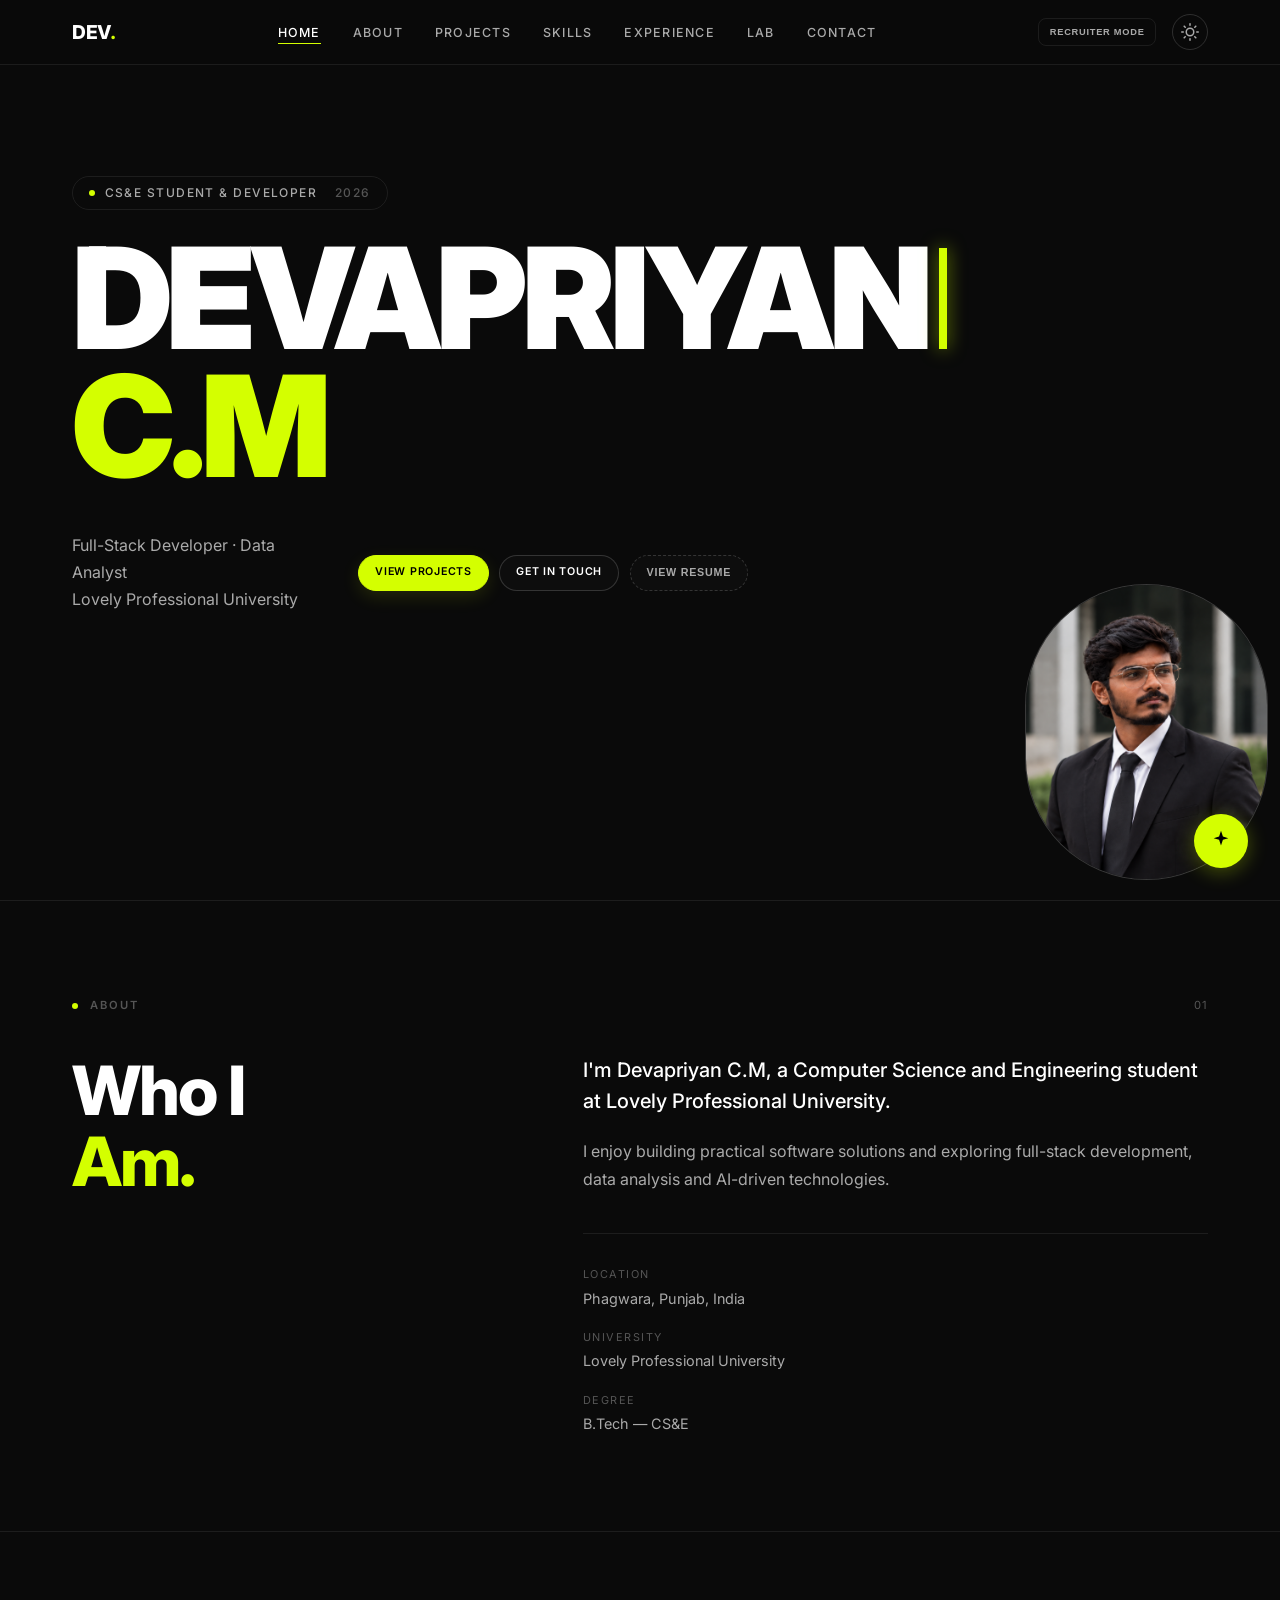
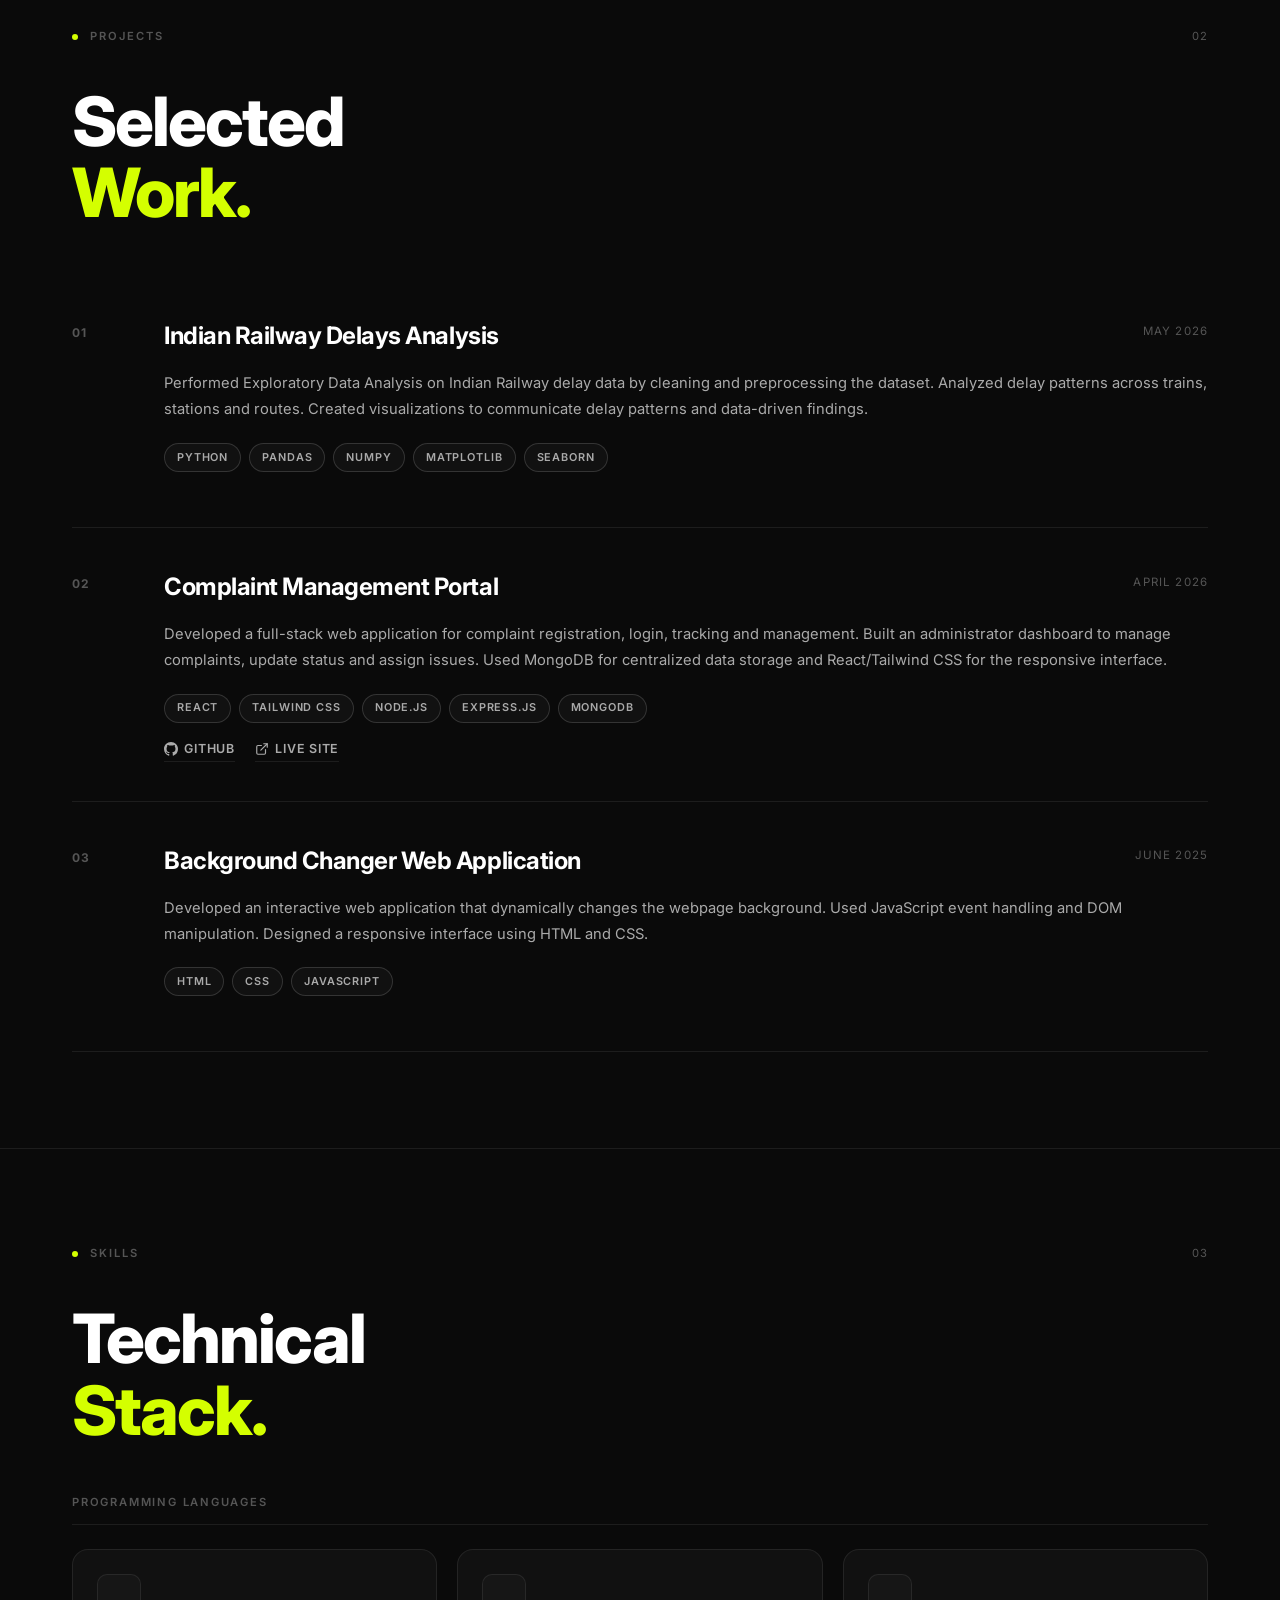
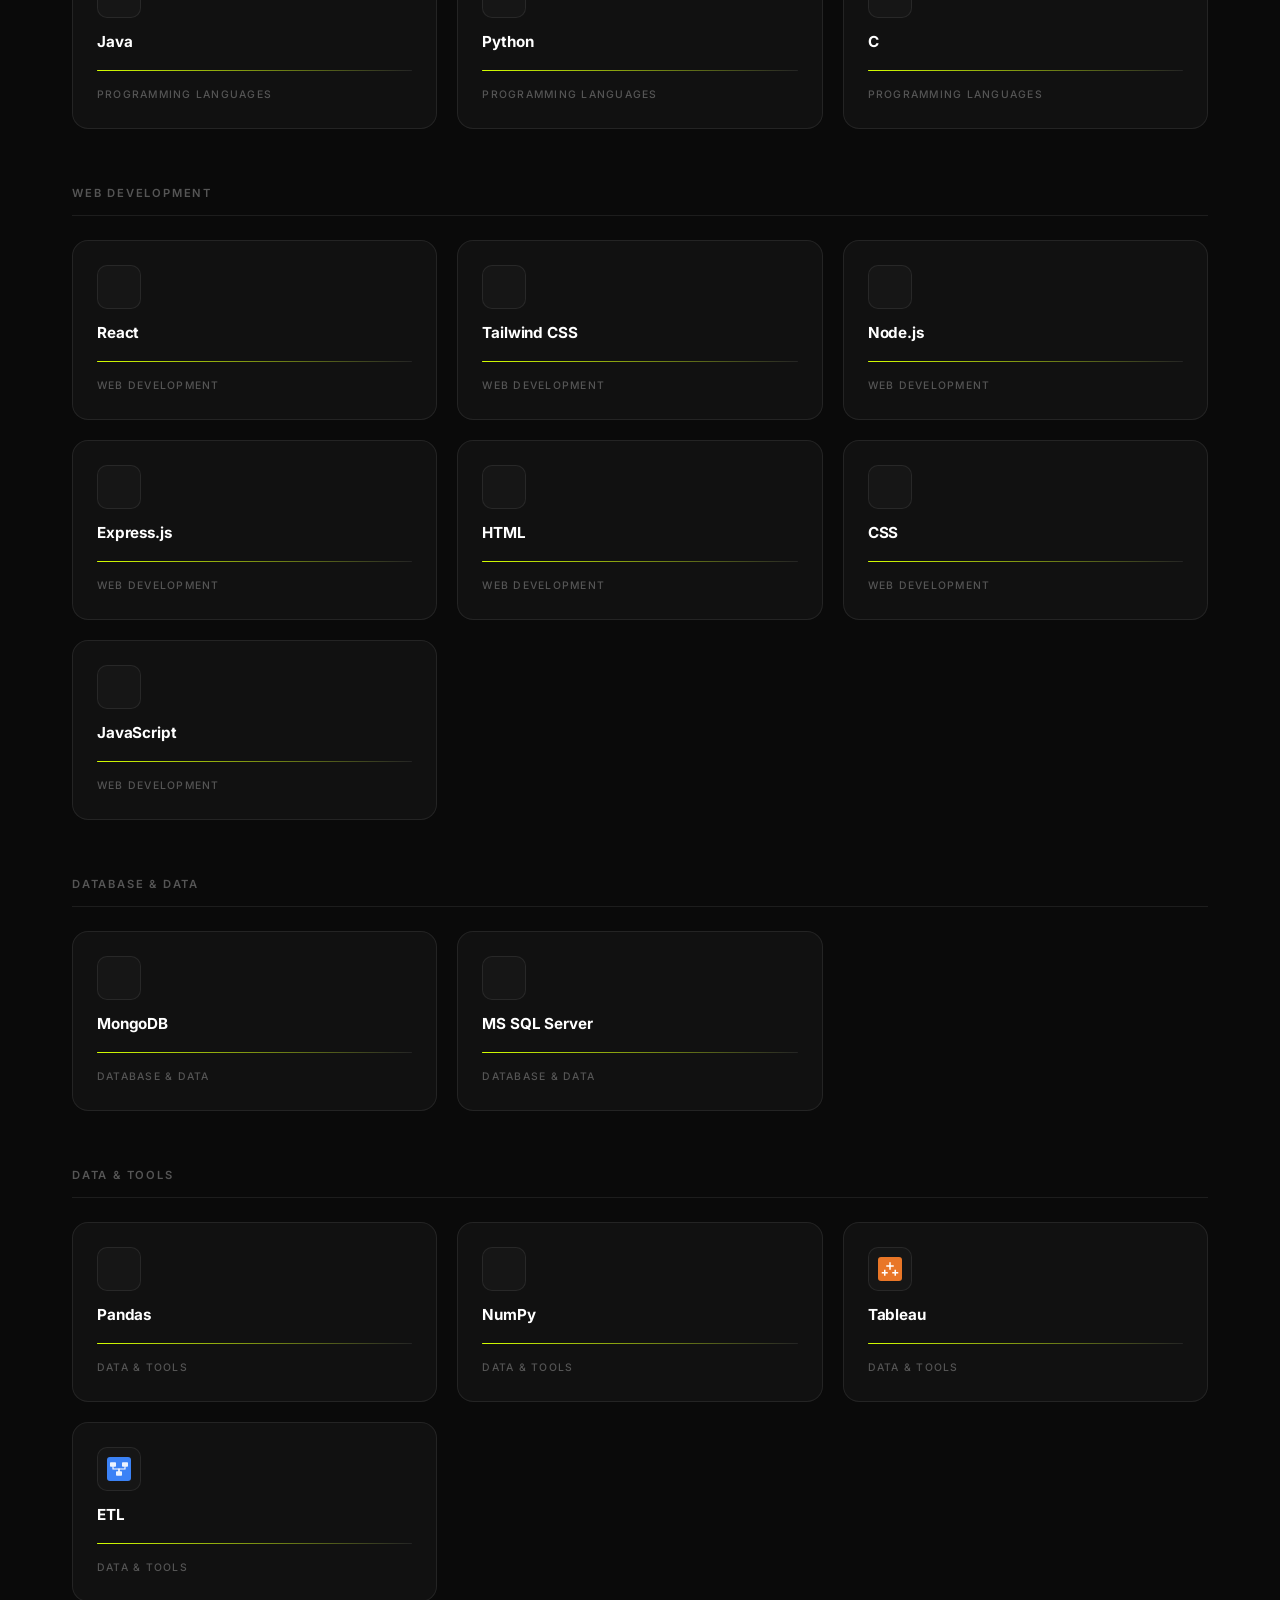
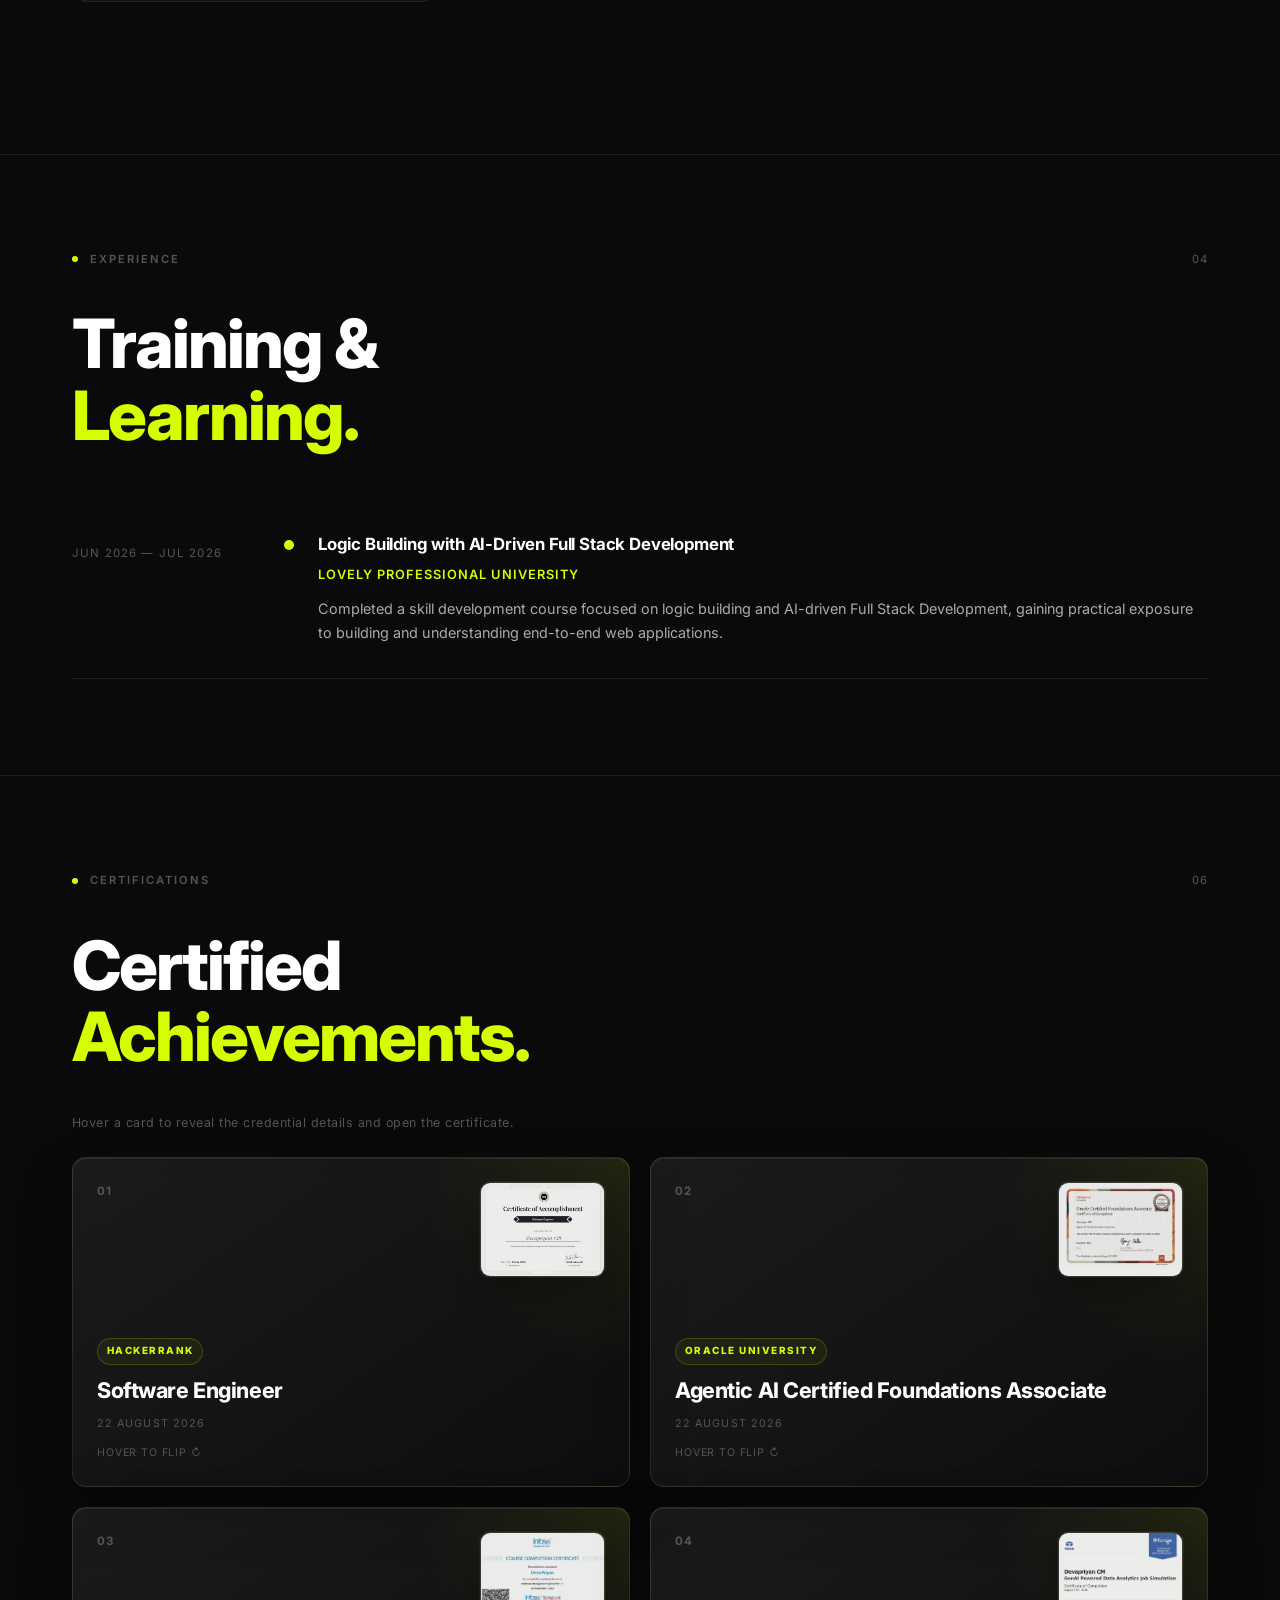
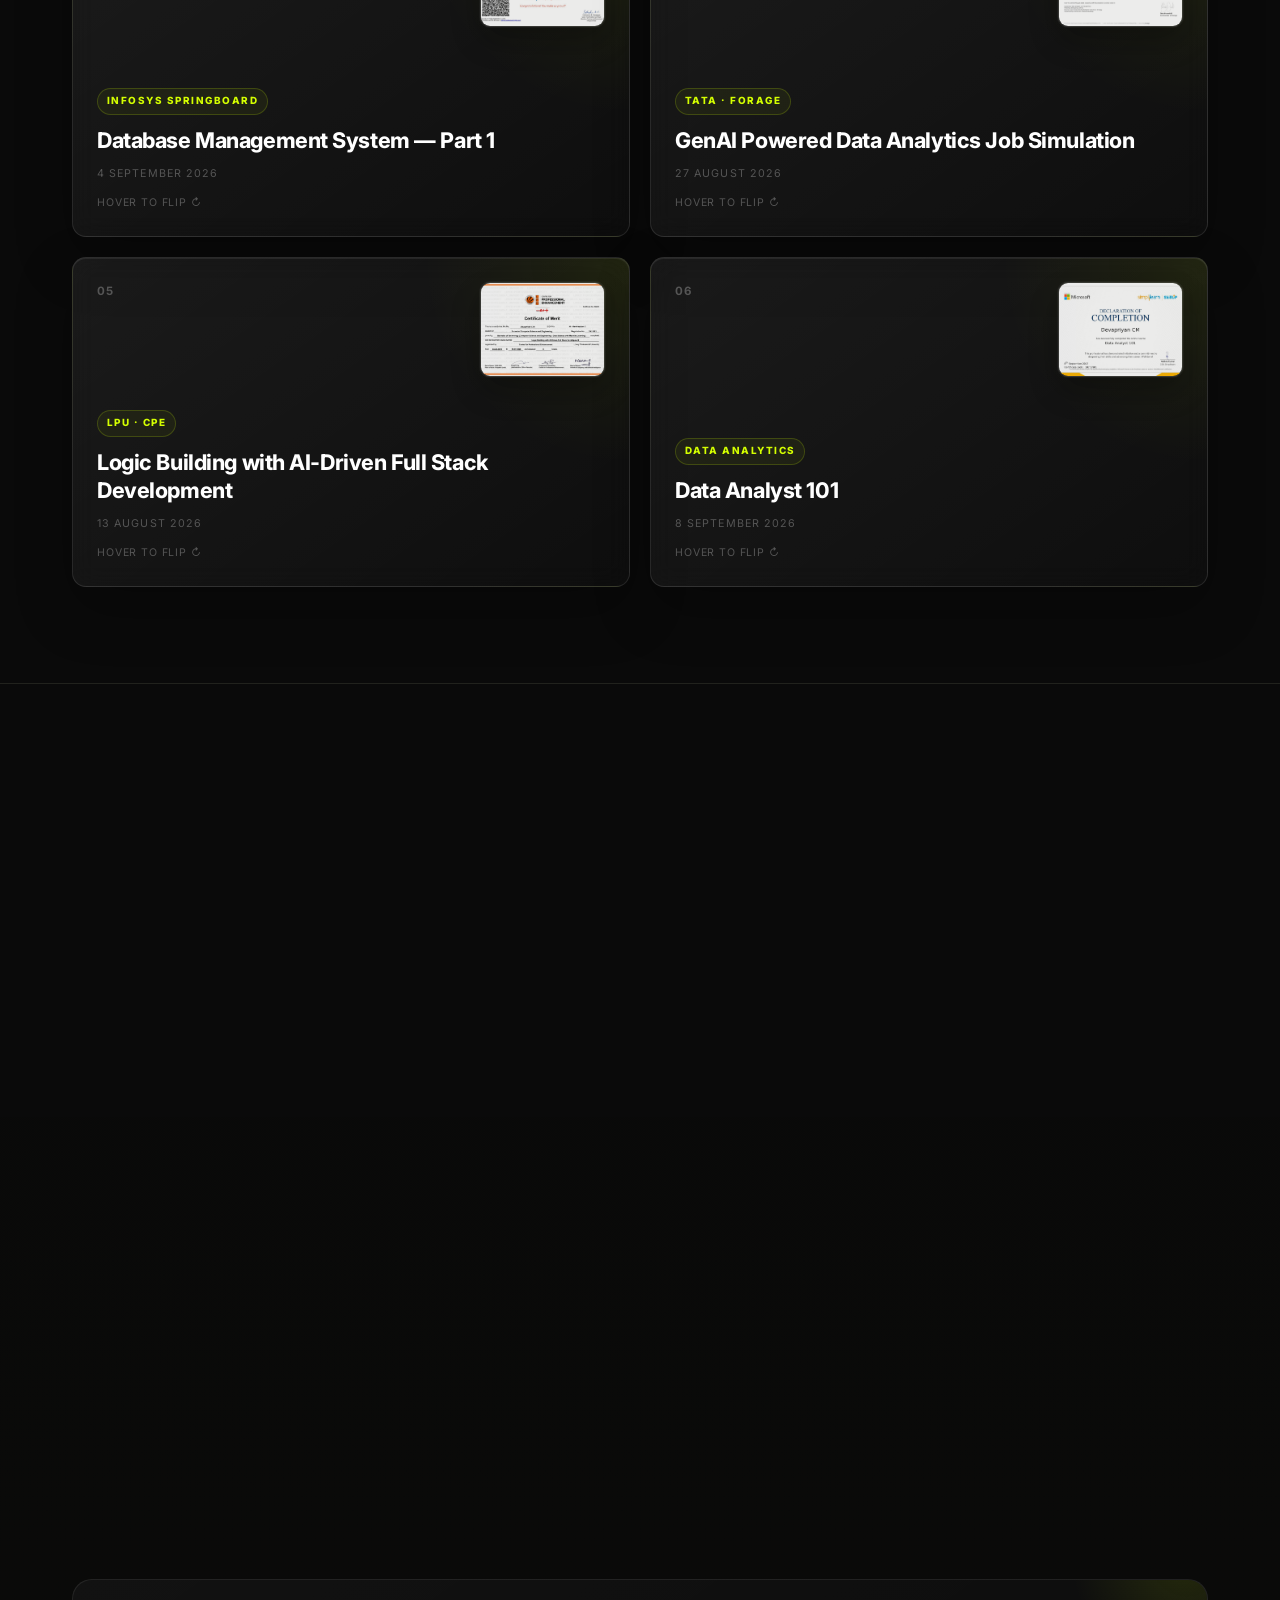
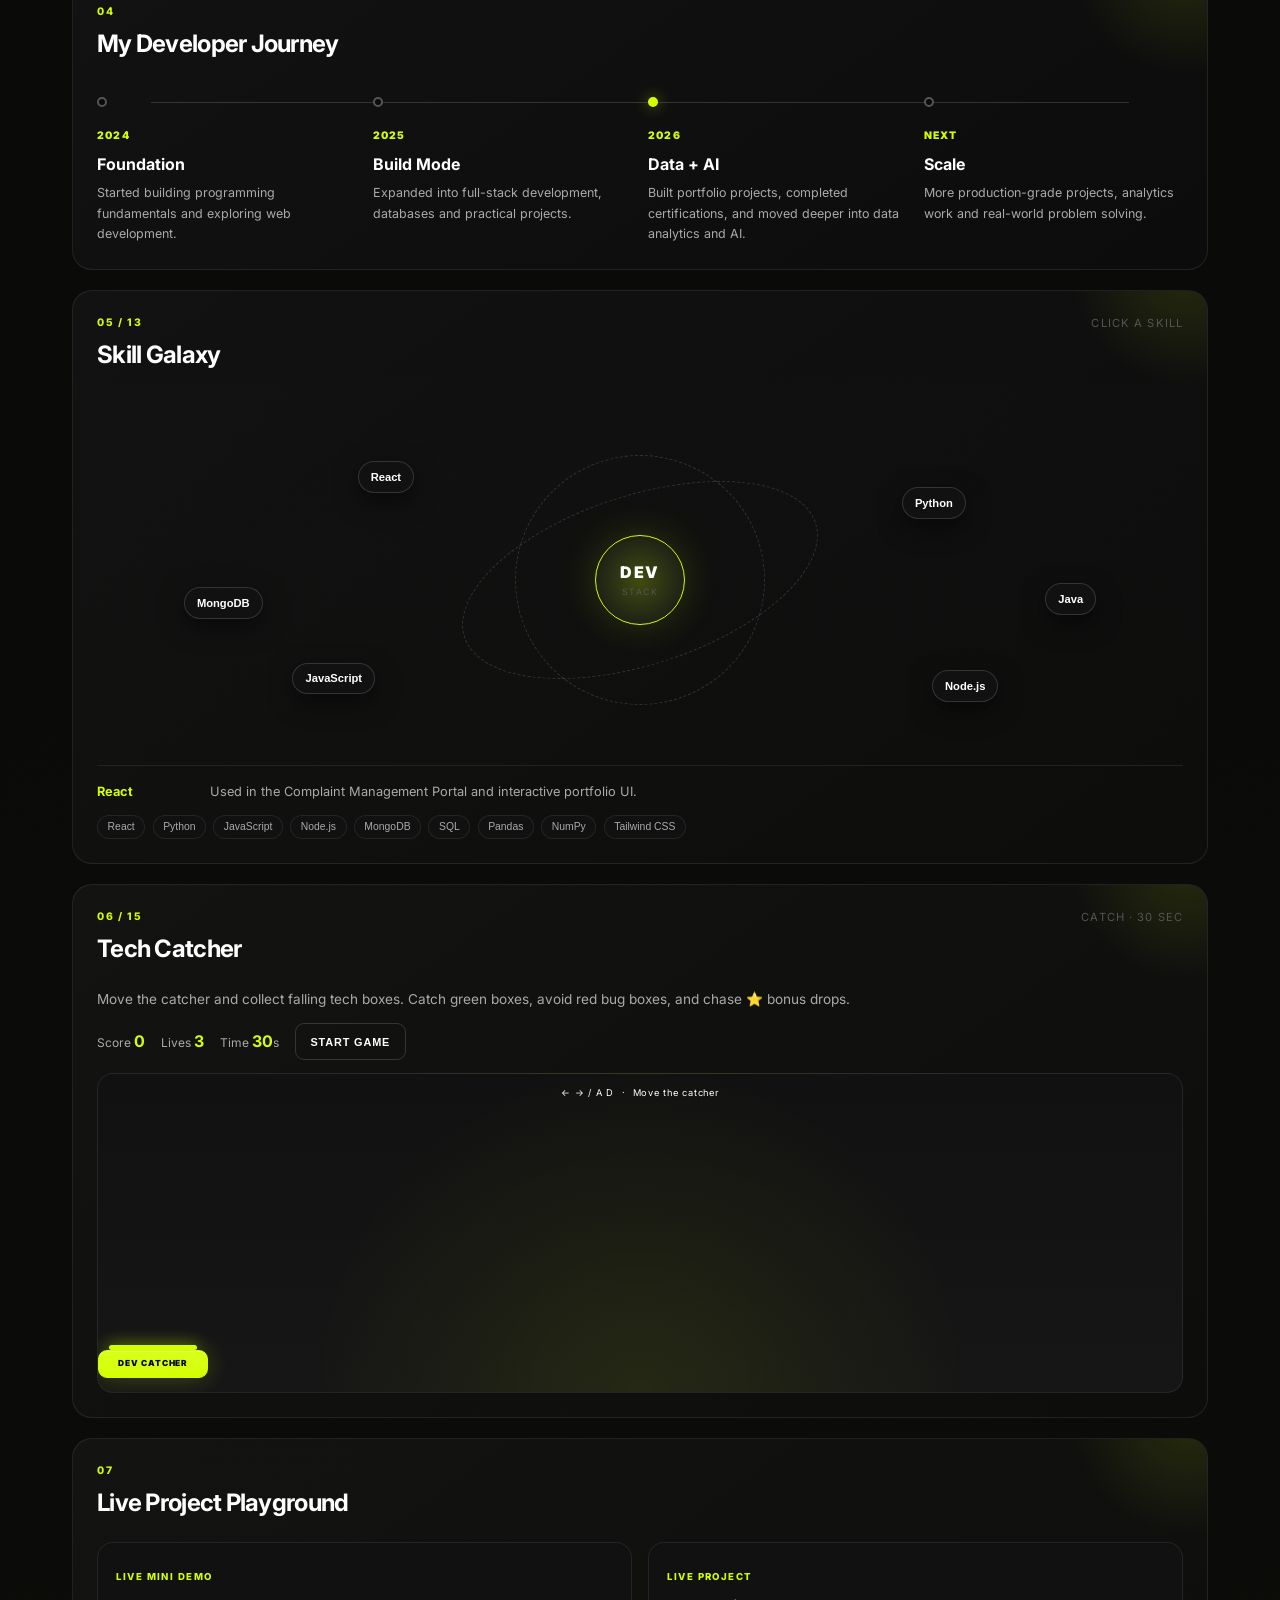
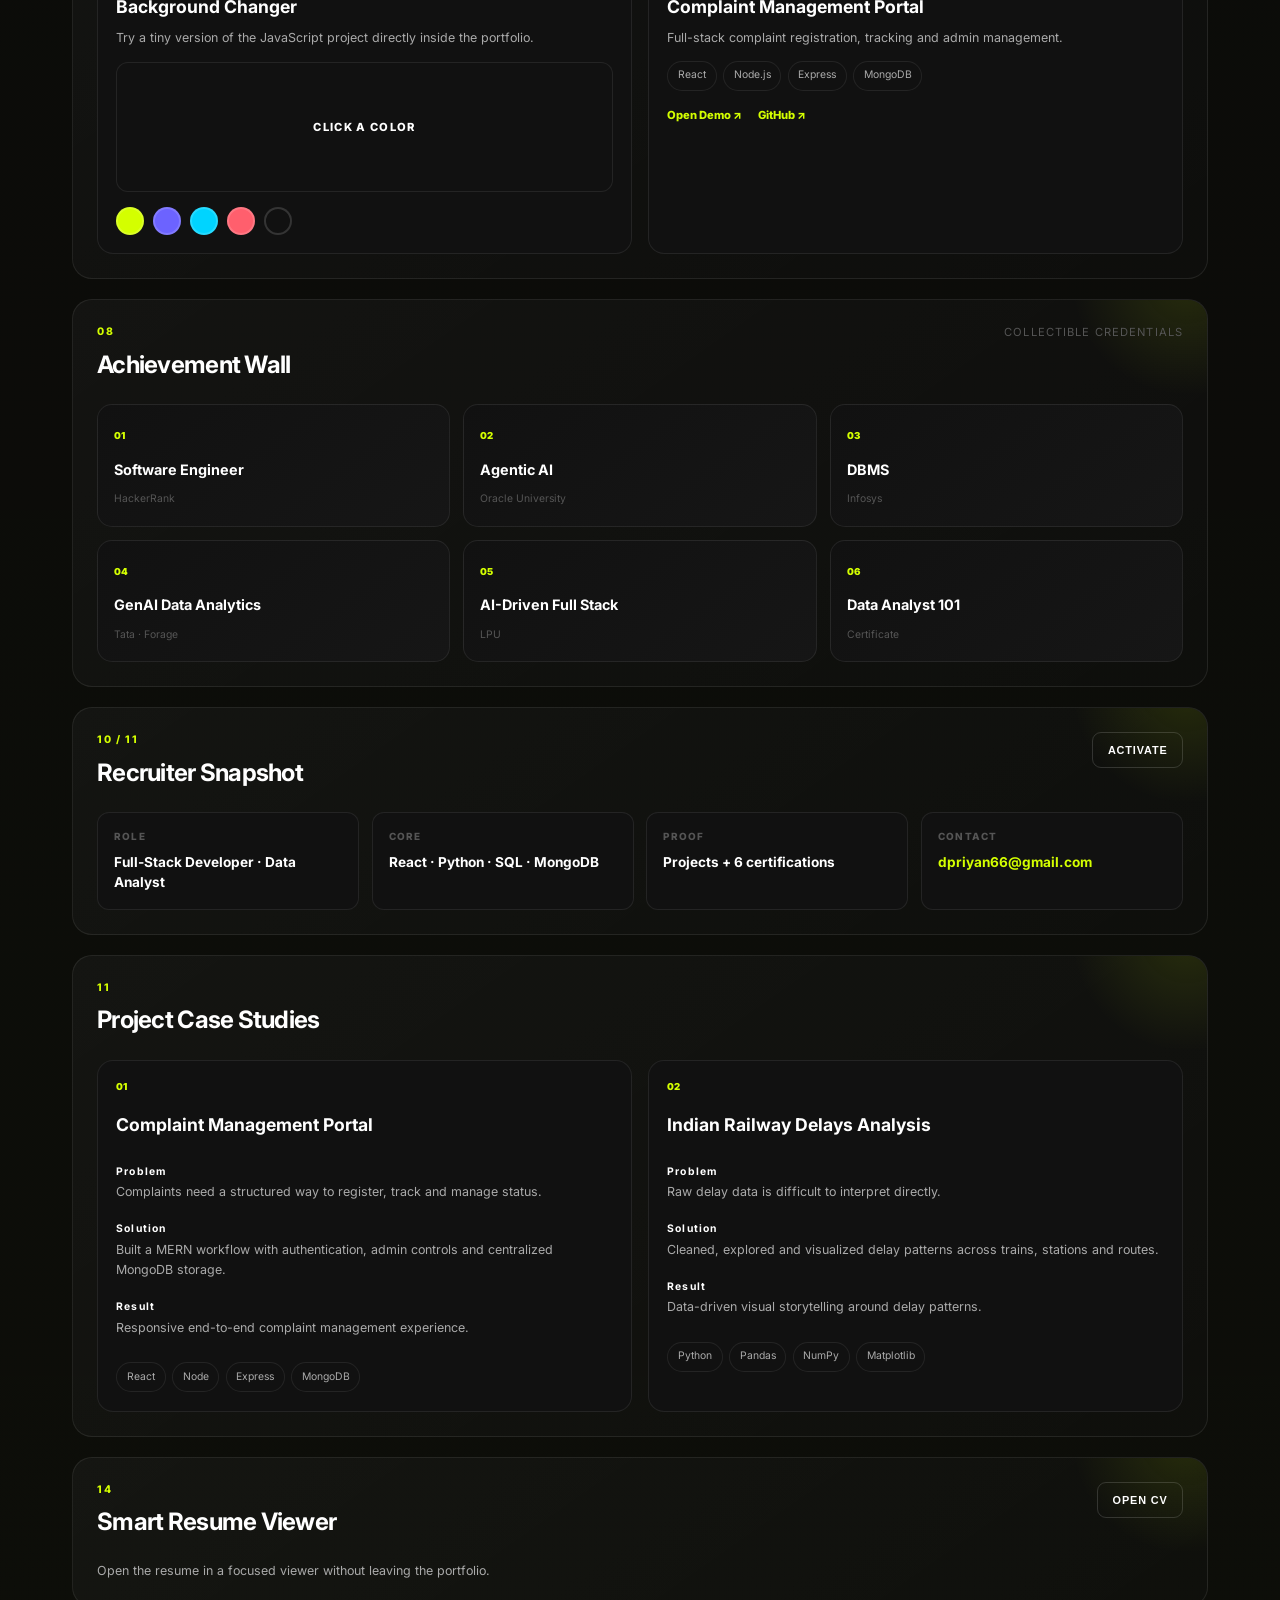
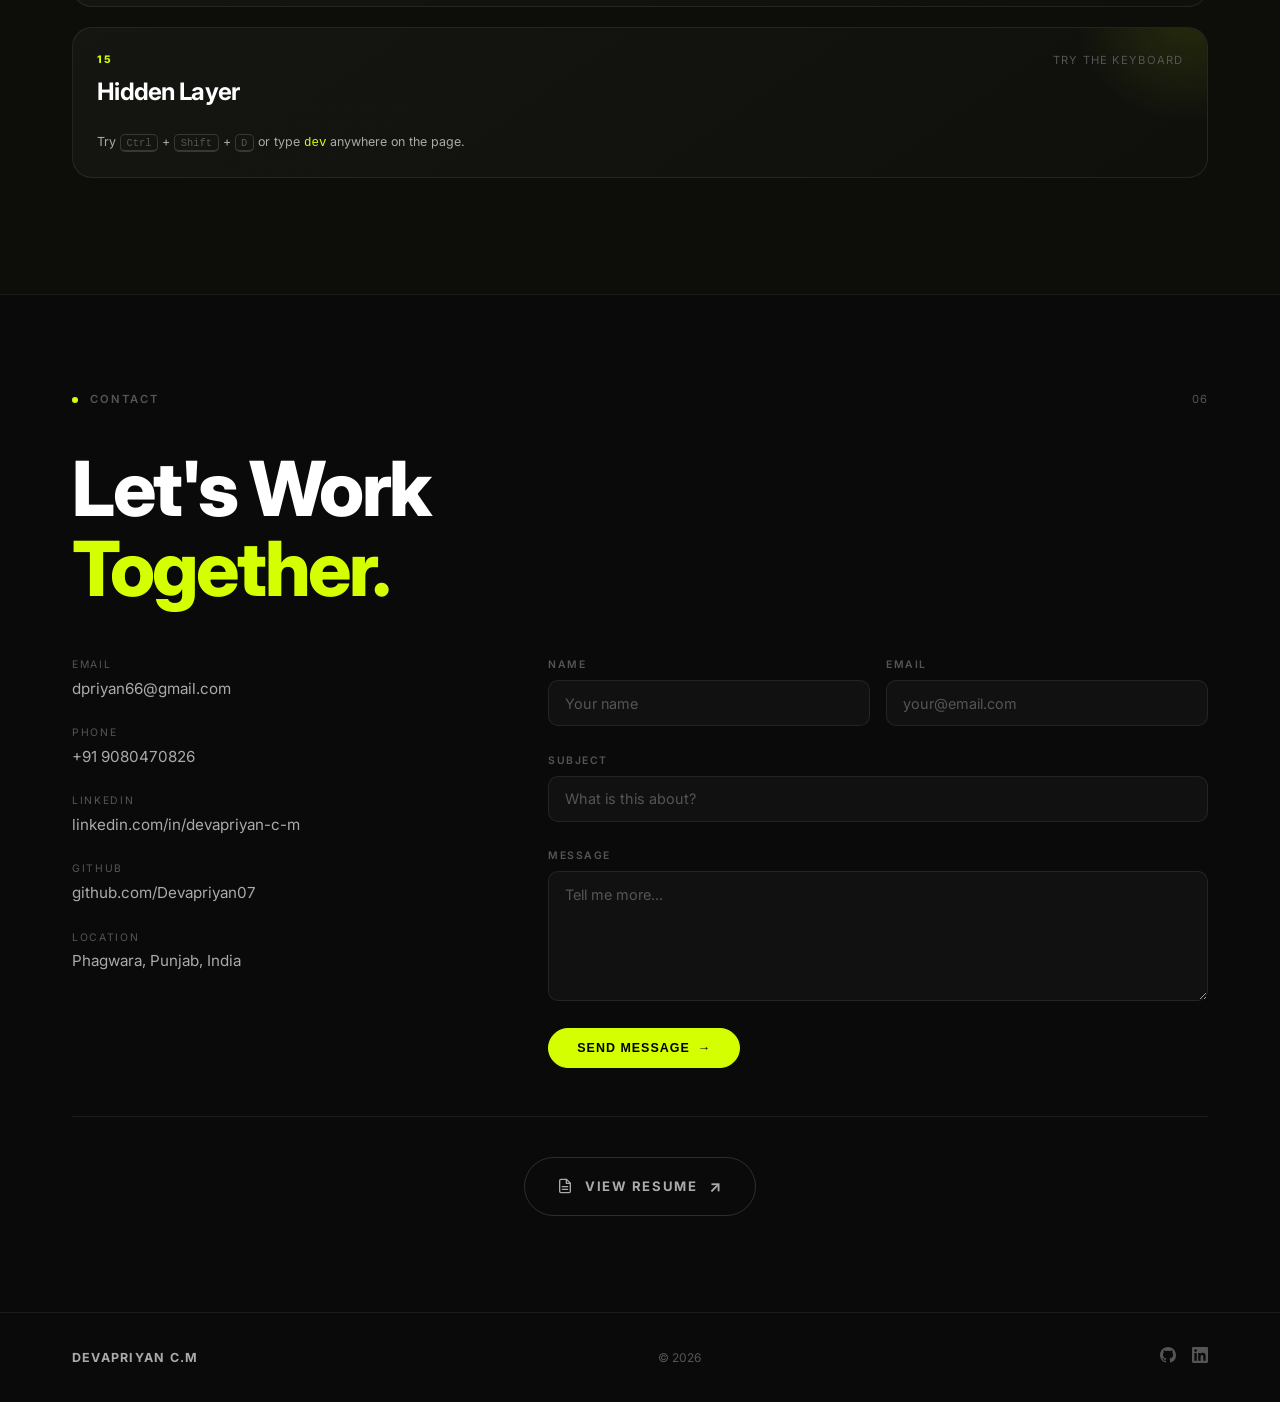
==== index.html @ 4bd3985c "Initial commit from latest portfolio zip" ====
<!DOCTYPE html>
<html lang="en" data-theme="dark">
<head>
  <meta charset="UTF-8" />
  <meta name="viewport" content="width=device-width, initial-scale=1.0" />
  <title>Devapriyan C.M — Portfolio</title>
  <meta name="description" content="Devapriyan C.M — Computer Science and Engineering student at Lovely Professional University." />
  <link rel="preconnect" href="https://fonts.googleapis.com" />
  <link rel="preconnect" href="https://fonts.gstatic.com" crossorigin />
  <link href="https://fonts.googleapis.com/css2?family=Inter:wght@300;400;500;600;700;800;900&display=swap" rel="stylesheet" />
  <link rel="stylesheet" href="https://cdn.jsdelivr.net/gh/devicons/devicon@v2.15.1/devicon.min.css" />
  <link rel="stylesheet" href="style.css" />
</head>
<body>

  <!-- NAVIGATION -->
  <nav id="nav" class="nav">
    <div class="nav-inner">
      <a href="#home" class="nav-logo">DEV<span class="accent">.</span></a>
      <ul class="nav-links" id="nav-links">
        <li><a href="#home" class="nav-link" data-section="home">Home</a></li>
        <li><a href="#about" class="nav-link" data-section="about">About</a></li>
        <li><a href="#projects" class="nav-link" data-section="projects">Projects</a></li>
        <li><a href="#skills" class="nav-link" data-section="skills">Skills</a></li>
        <li><a href="#experience" class="nav-link" data-section="experience">Experience</a></li>
        <li><a href="#lab" class="nav-link" data-section="lab">Lab</a></li>
        <li><a href="#contact" class="nav-link" data-section="contact">Contact</a></li>
      </ul>
      <div class="nav-controls">
        <button class="recruiter-toggle" id="recruiter-toggle" aria-label="Toggle recruiter mode">RECRUITER MODE</button>
        <button class="theme-toggle" id="theme-toggle" aria-label="Toggle theme">
          <svg class="icon-sun" width="18" height="18" viewBox="0 0 24 24" fill="none" stroke="currentColor" stroke-width="2" stroke-linecap="round" stroke-linejoin="round"><circle cx="12" cy="12" r="5"/><line x1="12" y1="1" x2="12" y2="3"/><line x1="12" y1="21" x2="12" y2="23"/><line x1="4.22" y1="4.22" x2="5.64" y2="5.64"/><line x1="18.36" y1="18.36" x2="19.78" y2="19.78"/><line x1="1" y1="12" x2="3" y2="12"/><line x1="21" y1="12" x2="23" y2="12"/><line x1="4.22" y1="19.78" x2="5.64" y2="18.36"/><line x1="18.36" y1="5.64" x2="19.78" y2="4.22"/></svg>
          <svg class="icon-moon" width="18" height="18" viewBox="0 0 24 24" fill="none" stroke="currentColor" stroke-width="2" stroke-linecap="round" stroke-linejoin="round" style="display:none"><path d="M21 12.79A9 9 0 1 1 11.21 3 7 7 0 0 0 21 12.79z"/></svg>
        </button>
        <button class="nav-hamburger" id="nav-hamburger" aria-label="Menu"><span></span><span></span><span></span></button>
      </div>
    </div>
    <div class="nav-mobile-overlay" id="nav-mobile-overlay">
      <button class="nav-mobile-close" id="nav-mobile-close">&#10005;</button>
      <ul class="nav-mobile-links">
        <li><a href="#home" class="nav-mobile-link">Home</a></li>
        <li><a href="#about" class="nav-mobile-link">About</a></li>
        <li><a href="#projects" class="nav-mobile-link">Projects</a></li>
        <li><a href="#skills" class="nav-mobile-link">Skills</a></li>
        <li><a href="#experience" class="nav-mobile-link">Experience</a></li>
        <li><a href="#lab" class="nav-mobile-link">Lab</a></li>
        <li><a href="#contact" class="nav-mobile-link">Contact</a></li>
      </ul>
    </div>
  </nav>

  <!-- HERO -->
  <section id="home" class="hero">
    <div class="hero-inner">
      <div class="hero-top-row">
        <div class="hero-label reveal-load" style="--d:0.1s">
          <span class="hero-label-dot"></span>
          <span>CS&amp;E Student &amp; Developer</span>
          <span class="hero-label-year">2026</span>
        </div>
      </div>
      <div class="hero-name-block">
        <div class="hero-name-row reveal-load" style="--d:0.2s">
          <h1 class="hero-name js-parallax-slow name-reveal" aria-label="Devapriyan"><span class="name-reveal-text">DEVAPRIYAN</span><span class="name-cursor" aria-hidden="true"></span></h1>
        </div>
        <div class="hero-name-row hero-name-row-2 reveal-load" style="--d:0.35s">
          <h1 class="hero-name hero-name-accent js-parallax-slow name-reveal name-reveal-second" aria-label="C.M"><span class="name-reveal-text">C.M</span></h1>
        </div>
      </div>
      <div class="hero-portrait-wrap reveal-load js-parallax-fast" style="--d:0.45s">
        <div class="hero-portrait-frame">
          <img src="assets/photo.png" alt="Devapriyan C.M" class="hero-portrait-img" onerror="this.parentElement.classList.add('no-photo')" />
          <div class="hero-portrait-fallback">
            <span>PHOTO<br/>COMING<br/>SOON</span>
          </div>
        </div>
      </div>
      <div class="hero-bottom reveal-load" style="--d:0.55s">
        <p class="hero-desc">Full-Stack Developer &middot; Data Analyst<br/>Lovely Professional University</p>
        <div class="hero-cta-row">
          <a href="#projects" class="btn btn-primary">View Projects</a>
          <a href="#contact" class="btn btn-outline">Get in Touch</a>
          <button class="btn btn-ghost" id="open-resume">View Resume</button>
        </div>
      </div>
      <div class="hero-scroll reveal-load" style="--d:0.8s">
        <div class="hero-scroll-line"></div>
        <span class="hero-scroll-text">SCROLL</span>
      </div>
    </div>
  </section>

  <!-- ABOUT -->
  <section id="about" class="section about-section">
    <div class="section-inner">
      <div class="section-label scroll-reveal" data-delay="0">
        <span class="label-dot"></span><span class="label-text">ABOUT</span><span class="label-num">01</span>
      </div>
      <div class="about-grid">
        <div class="about-left scroll-reveal" data-delay="0.1">
          <h2 class="section-heading">Who I<br/><span class="accent">Am.</span></h2>
        </div>
        <div class="about-right scroll-reveal" data-delay="0.2">
          <p class="about-main">I'm Devapriyan C.M, a Computer Science and Engineering student at Lovely Professional University.</p>
          <p class="about-desc">I enjoy building practical software solutions and exploring full-stack development, data analysis and AI-driven technologies.</p>
          <div class="about-meta">
            <div class="about-meta-item"><span class="about-meta-label">LOCATION</span><span class="about-meta-val">Phagwara, Punjab, India</span></div>
            <div class="about-meta-item"><span class="about-meta-label">UNIVERSITY</span><span class="about-meta-val">Lovely Professional University</span></div>
            <div class="about-meta-item"><span class="about-meta-label">DEGREE</span><span class="about-meta-val">B.Tech — CS&amp;E</span></div>
          </div>
        </div>
      </div>
    </div>
  </section>

  <!-- PROJECTS -->
  <section id="projects" class="section projects-section">
    <div class="section-inner">
      <div class="section-label scroll-reveal" data-delay="0">
        <span class="label-dot"></span><span class="label-text">PROJECTS</span><span class="label-num">02</span>
      </div>
      <h2 class="section-heading scroll-reveal" data-delay="0.1">Selected<br/><span class="accent">Work.</span></h2>
      <div class="projects-list">

        <article class="project-item scroll-reveal" data-delay="0.15">
          <div class="project-num">01</div>
          <div class="project-body">
            <div class="project-head">
              <h3 class="project-title">Indian Railway Delays Analysis</h3>
              <span class="project-date">May 2026</span>
            </div>
            <p class="project-desc">Performed Exploratory Data Analysis on Indian Railway delay data by cleaning and preprocessing the dataset. Analyzed delay patterns across trains, stations and routes. Created visualizations to communicate delay patterns and data-driven findings.</p>
            <div class="project-tags"><span class="tag">Python</span><span class="tag">Pandas</span><span class="tag">NumPy</span><span class="tag">Matplotlib</span><span class="tag">Seaborn</span></div>
          </div>
          <div class="project-divider"></div>
        </article>

        <article class="project-item scroll-reveal" data-delay="0.25">
          <div class="project-num">02</div>
          <div class="project-body">
            <div class="project-head">
              <h3 class="project-title">Complaint Management Portal</h3>
              <span class="project-date">April 2026</span>
            </div>
            <p class="project-desc">Developed a full-stack web application for complaint registration, login, tracking and management. Built an administrator dashboard to manage complaints, update status and assign issues. Used MongoDB for centralized data storage and React/Tailwind CSS for the responsive interface.</p>
            <div class="project-tags"><span class="tag">React</span><span class="tag">Tailwind CSS</span><span class="tag">Node.js</span><span class="tag">Express.js</span><span class="tag">MongoDB</span></div>
            <div class="project-links">
              <a href="https://github.com/PANJA-ABHISHEK/Complaint-Management-Portal" target="_blank" rel="noopener" class="project-link">
                <svg width="14" height="14" viewBox="0 0 24 24" fill="currentColor"><path d="M12 0C5.37 0 0 5.37 0 12c0 5.31 3.435 9.795 8.205 11.385.6.105.825-.255.825-.57 0-.285-.015-1.23-.015-2.235-3.015.555-3.795-.735-4.035-1.41-.135-.345-.72-1.41-1.23-1.695-.42-.225-1.02-.78-.015-.795.945-.015 1.62.87 1.845 1.23 1.08 1.815 2.805 1.305 3.495.99.105-.78.42-1.305.765-1.605-2.67-.3-5.46-1.335-5.46-5.925 0-1.305.465-2.385 1.23-3.225-.12-.3-.54-1.53.12-3.18 0 0 1.005-.315 3.3 1.23.96-.27 1.98-.405 3-.405s2.04.135 3 .405c2.295-1.56 3.3-1.23 3.3-1.23.66 1.65.24 2.88.12 3.18.765.84 1.23 1.905 1.23 3.225 0 4.605-2.805 5.625-5.475 5.925.435.375.81 1.095.81 2.22 0 1.605-.015 2.895-.015 3.3 0 .315.225.69.825.57A12.02 12.02 0 0 0 24 12c0-6.63-5.37-12-12-12z"/></svg>
                GitHub
              </a>
              <a href="https://complaint-management-portal-mauve.vercel.app/" target="_blank" rel="noopener" class="project-link">
                <svg width="14" height="14" viewBox="0 0 24 24" fill="none" stroke="currentColor" stroke-width="2" stroke-linecap="round" stroke-linejoin="round"><path d="M18 13v6a2 2 0 0 1-2 2H5a2 2 0 0 1-2-2V8a2 2 0 0 1 2-2h6"/><polyline points="15 3 21 3 21 9"/><line x1="10" y1="14" x2="21" y2="3"/></svg>
                Live Site
              </a>
            </div>
          </div>
          <div class="project-divider"></div>
        </article>

        <article class="project-item scroll-reveal" data-delay="0.35">
          <div class="project-num">03</div>
          <div class="project-body">
            <div class="project-head">
              <h3 class="project-title">Background Changer Web Application</h3>
              <span class="project-date">June 2025</span>
            </div>
            <p class="project-desc">Developed an interactive web application that dynamically changes the webpage background. Used JavaScript event handling and DOM manipulation. Designed a responsive interface using HTML and CSS.</p>
            <div class="project-tags"><span class="tag">HTML</span><span class="tag">CSS</span><span class="tag">JavaScript</span></div>
          </div>
          <div class="project-divider"></div>
        </article>

      </div>
    </div>
  </section>

  <!-- SKILLS -->
  <section id="skills" class="section skills-section">
    <div class="section-inner">
      <div class="section-label scroll-reveal" data-delay="0">
        <span class="label-dot"></span><span class="label-text">SKILLS</span><span class="label-num">03</span>
      </div>
      <h2 class="section-heading scroll-reveal" data-delay="0.1">Technical<br/><span class="accent">Stack.</span></h2>

      <div class="skills-block scroll-reveal" data-delay="0.12">
        <h3 class="skills-cat-label">Programming Languages</h3>
        <div class="skills-grid">
          <div class="skill-card scroll-reveal" data-delay="0.15"><div class="skill-icon-wrap"><i class="devicon-java-plain colored"></i></div><h4 class="skill-name">Java</h4><div class="skill-line"><div class="skill-line-inner"></div></div><span class="skill-cat">Programming Languages</span></div>
          <div class="skill-card scroll-reveal" data-delay="0.2"><div class="skill-icon-wrap"><i class="devicon-python-plain colored"></i></div><h4 class="skill-name">Python</h4><div class="skill-line"><div class="skill-line-inner"></div></div><span class="skill-cat">Programming Languages</span></div>
          <div class="skill-card scroll-reveal" data-delay="0.25"><div class="skill-icon-wrap"><i class="devicon-c-plain colored"></i></div><h4 class="skill-name">C</h4><div class="skill-line"><div class="skill-line-inner"></div></div><span class="skill-cat">Programming Languages</span></div>
        </div>
      </div>

      <div class="skills-block scroll-reveal" data-delay="0.12">
        <h3 class="skills-cat-label">Web Development</h3>
        <div class="skills-grid">
          <div class="skill-card scroll-reveal" data-delay="0.15"><div class="skill-icon-wrap"><i class="devicon-react-original colored"></i></div><h4 class="skill-name">React</h4><div class="skill-line"><div class="skill-line-inner"></div></div><span class="skill-cat">Web Development</span></div>
          <div class="skill-card scroll-reveal" data-delay="0.18"><div class="skill-icon-wrap"><i class="devicon-tailwindcss-plain colored"></i></div><h4 class="skill-name">Tailwind CSS</h4><div class="skill-line"><div class="skill-line-inner"></div></div><span class="skill-cat">Web Development</span></div>
          <div class="skill-card scroll-reveal" data-delay="0.21"><div class="skill-icon-wrap"><i class="devicon-nodejs-plain colored"></i></div><h4 class="skill-name">Node.js</h4><div class="skill-line"><div class="skill-line-inner"></div></div><span class="skill-cat">Web Development</span></div>
          <div class="skill-card scroll-reveal" data-delay="0.24"><div class="skill-icon-wrap"><i class="devicon-express-original skill-icon-mono"></i></div><h4 class="skill-name">Express.js</h4><div class="skill-line"><div class="skill-line-inner"></div></div><span class="skill-cat">Web Development</span></div>
          <div class="skill-card scroll-reveal" data-delay="0.27"><div class="skill-icon-wrap"><i class="devicon-html5-plain colored"></i></div><h4 class="skill-name">HTML</h4><div class="skill-line"><div class="skill-line-inner"></div></div><span class="skill-cat">Web Development</span></div>
          <div class="skill-card scroll-reveal" data-delay="0.30"><div class="skill-icon-wrap"><i class="devicon-css3-plain colored"></i></div><h4 class="skill-name">CSS</h4><div class="skill-line"><div class="skill-line-inner"></div></div><span class="skill-cat">Web Development</span></div>
          <div class="skill-card scroll-reveal" data-delay="0.33"><div class="skill-icon-wrap"><i class="devicon-javascript-plain colored"></i></div><h4 class="skill-name">JavaScript</h4><div class="skill-line"><div class="skill-line-inner"></div></div><span class="skill-cat">Web Development</span></div>
        </div>
      </div>

      <div class="skills-block scroll-reveal" data-delay="0.12">
        <h3 class="skills-cat-label">Database &amp; Data</h3>
        <div class="skills-grid">
          <div class="skill-card scroll-reveal" data-delay="0.15"><div class="skill-icon-wrap"><i class="devicon-mongodb-plain colored"></i></div><h4 class="skill-name">MongoDB</h4><div class="skill-line"><div class="skill-line-inner"></div></div><span class="skill-cat">Database &amp; Data</span></div>
          <div class="skill-card scroll-reveal" data-delay="0.2"><div class="skill-icon-wrap"><i class="devicon-microsoftsqlserver-plain colored"></i></div><h4 class="skill-name">MS SQL Server</h4><div class="skill-line"><div class="skill-line-inner"></div></div><span class="skill-cat">Database &amp; Data</span></div>
        </div>
      </div>

      <div class="skills-block scroll-reveal" data-delay="0.12">
        <h3 class="skills-cat-label">Data &amp; Tools</h3>
        <div class="skills-grid">
          <div class="skill-card scroll-reveal" data-delay="0.15"><div class="skill-icon-wrap"><i class="devicon-pandas-original colored"></i></div><h4 class="skill-name">Pandas</h4><div class="skill-line"><div class="skill-line-inner"></div></div><span class="skill-cat">Data &amp; Tools</span></div>
          <div class="skill-card scroll-reveal" data-delay="0.2"><div class="skill-icon-wrap"><i class="devicon-numpy-original colored"></i></div><h4 class="skill-name">NumPy</h4><div class="skill-line"><div class="skill-line-inner"></div></div><span class="skill-cat">Data &amp; Tools</span></div>
          <div class="skill-card scroll-reveal" data-delay="0.25">
            <div class="skill-icon-wrap">
              <svg width="28" height="28" viewBox="0 0 32 32" fill="none"><rect width="32" height="32" rx="4" fill="#E97627"/><path d="M15 7h2v4h4v2h-4v4h-2v-4h-4v-2h4V7z" fill="white"/><path d="M8 17h2v3h3v2H10v3H8v-3H5v-2h3v-3z" fill="white"/><path d="M22 17h2v3h3v2h-3v3h-2v-3h-3v-2h3v-3z" fill="white"/></svg>
            </div>
            <h4 class="skill-name">Tableau</h4><div class="skill-line"><div class="skill-line-inner"></div></div><span class="skill-cat">Data &amp; Tools</span>
          </div>
          <div class="skill-card scroll-reveal" data-delay="0.3">
            <div class="skill-icon-wrap">
              <svg width="28" height="28" viewBox="0 0 32 32" fill="none"><rect width="32" height="32" rx="4" fill="#3b82f6"/><rect x="4" y="7" width="8" height="6" rx="1" fill="white" opacity="0.9"/><rect x="20" y="7" width="8" height="6" rx="1" fill="white" opacity="0.9"/><rect x="12" y="19" width="8" height="6" rx="1" fill="white" opacity="0.9"/><path d="M8 13v3h8v3" stroke="white" stroke-width="1.5" stroke-linecap="round"/><path d="M24 13v3h-8v3" stroke="white" stroke-width="1.5" stroke-linecap="round"/></svg>
            </div>
            <h4 class="skill-name">ETL</h4><div class="skill-line"><div class="skill-line-inner"></div></div><span class="skill-cat">Data &amp; Tools</span>
          </div>
        </div>
      </div>
    </div>
  </section>

  <!-- EXPERIENCE -->
  <section id="experience" class="section experience-section">
    <div class="section-inner">
      <div class="section-label scroll-reveal" data-delay="0">
        <span class="label-dot"></span><span class="label-text">EXPERIENCE</span><span class="label-num">04</span>
      </div>
      <h2 class="section-heading scroll-reveal" data-delay="0.1">Training &amp;<br/><span class="accent">Learning.</span></h2>
      <div class="exp-list">
        <div class="exp-item scroll-reveal" data-delay="0.2">
          <div class="exp-left"><span class="exp-date">Jun 2026 — Jul 2026</span></div>
          <div class="exp-right">
            <div class="exp-dot"></div>
            <div class="exp-content">
              <h3 class="exp-title">Logic Building with AI-Driven Full Stack Development</h3>
              <span class="exp-org">Lovely Professional University</span>
              <p class="exp-desc">Completed a skill development course focused on logic building and AI-driven Full Stack Development, gaining practical exposure to building and understanding end-to-end web applications.</p>
            </div>
          </div>
        </div>
      </div>
    </div>
  </section>

  <!-- CERTIFICATIONS -->
  <section id="certifications" class="section certifications-section">
    <div class="section-inner">
      <div class="section-label scroll-reveal" data-delay="0">
        <span class="label-dot"></span><span class="label-text">CERTIFICATIONS</span><span class="label-num">06</span>
      </div>
      <h2 class="section-heading scroll-reveal" data-delay="0.1">Certified<br/><span class="accent">Achievements.</span></h2>
      <p class="cert-section-note scroll-reveal" data-delay="0.12">Hover a card to reveal the credential details and open the certificate.</p>

      <div class="cert-list cert-flip-grid">
        <article class="cert-flip-card scroll-reveal" data-delay="0.15" tabindex="0">
          <div class="cert-flip-inner">
            <div class="cert-face cert-front">
              <span class="cert-num">01</span>
              <img class="cert-thumb" src="assets/certificates/software-engineer.jpg" alt="HackerRank Software Engineer certificate preview">
              <div class="cert-front-main">
                <span class="cert-badge">HACKERRANK</span>
                <h3 class="cert-title">Software Engineer</h3>
                <span class="cert-date">22 August 2026</span>
              </div>
              <span class="cert-flip-hint">Hover to flip ↻</span>
            </div>
            <div class="cert-face cert-back">
              <span class="cert-back-label">CREDENTIAL</span>
              <h3 class="cert-back-title">Software Engineer</h3>
              <p class="cert-back-desc">HackerRank role certification. Earned on 22 Aug 2026 · ID: EBF901691764.</p>
              <a class="cert-link" href="assets/certificates/software-engineer.pdf" target="_blank" rel="noopener noreferrer">View Certificate <span>↗</span></a>
            </div>
          </div>
        </article>

        <article class="cert-flip-card scroll-reveal" data-delay="0.22" tabindex="0">
          <div class="cert-flip-inner">
            <div class="cert-face cert-front">
              <span class="cert-num">02</span>
              <img class="cert-thumb" src="assets/certificates/agentic-ai-oracle.jpg" alt="Oracle Agentic AI certificate preview">
              <div class="cert-front-main">
                <span class="cert-badge">ORACLE UNIVERSITY</span>
                <h3 class="cert-title">Agentic AI Certified Foundations Associate</h3>
                <span class="cert-date">22 August 2026</span>
              </div>
              <span class="cert-flip-hint">Hover to flip ↻</span>
            </div>
            <div class="cert-face cert-back">
              <span class="cert-back-label">CREDENTIAL</span>
              <h3 class="cert-back-title">Agentic AI Certified Foundations Associate</h3>
              <p class="cert-back-desc">Oracle Certified Foundations Associate. Valid until 22 Aug 2028 · Code: 330861613AAI26OFA.</p>
              <a class="cert-link" href="assets/certificates/agentic-ai-oracle.pdf" target="_blank" rel="noopener noreferrer">View Certificate <span>↗</span></a>
            </div>
          </div>
        </article>

        <article class="cert-flip-card scroll-reveal" data-delay="0.29" tabindex="0">
          <div class="cert-flip-inner">
            <div class="cert-face cert-front">
              <span class="cert-num">03</span>
              <img class="cert-thumb" src="assets/certificates/dbms-infosys.jpg" alt="Infosys Database Management System certificate preview">
              <div class="cert-front-main">
                <span class="cert-badge">INFOSYS SPRINGBOARD</span>
                <h3 class="cert-title">Database Management System — Part 1</h3>
                <span class="cert-date">4 September 2026</span>
              </div>
              <span class="cert-flip-hint">Hover to flip ↻</span>
            </div>
            <div class="cert-face cert-back">
              <span class="cert-back-label">CREDENTIAL</span>
              <h3 class="cert-back-title">Database Management System — Part 1</h3>
              <p class="cert-back-desc">Infosys Springboard course completion. Issued 4 Sep 2026. Verification is available through the certificate QR code.</p>
              <a class="cert-link" href="assets/certificates/dbms-infosys.pdf" target="_blank" rel="noopener noreferrer">View Certificate <span>↗</span></a>
            </div>
          </div>
        </article>

        <article class="cert-flip-card scroll-reveal" data-delay="0.36" tabindex="0">
          <div class="cert-flip-inner">
            <div class="cert-face cert-front">
              <span class="cert-num">04</span>
              <img class="cert-thumb" src="assets/certificates/tata-genai-data-analytics.jpg" alt="Tata GenAI Powered Data Analytics certificate preview">
              <div class="cert-front-main">
                <span class="cert-badge">TATA · FORAGE</span>
                <h3 class="cert-title">GenAI Powered Data Analytics Job Simulation</h3>
                <span class="cert-date">27 August 2026</span>
              </div>
              <span class="cert-flip-hint">Hover to flip ↻</span>
            </div>
            <div class="cert-face cert-back">
              <span class="cert-back-label">CREDENTIAL</span>
              <h3 class="cert-back-title">GenAI Powered Data Analytics Job Simulation</h3>
              <p class="cert-back-desc">Practical work in exploratory data analysis, risk profiling, AI delinquency prediction, data storytelling, and AI-driven collections strategy.</p>
              <a class="cert-link" href="assets/certificates/tata-genai-data-analytics.pdf" target="_blank" rel="noopener noreferrer">View Certificate <span>↗</span></a>
            </div>
          </div>
        </article>

        <article class="cert-flip-card scroll-reveal" data-delay="0.43" tabindex="0">
          <div class="cert-flip-inner">
            <div class="cert-face cert-front">
              <span class="cert-num">05</span>
              <img class="cert-thumb" src="assets/certificates/full-stack-lpu.jpg" alt="LPU Full Stack Development certificate preview">
              <div class="cert-front-main">
                <span class="cert-badge">LPU · CPE</span>
                <h3 class="cert-title">Logic Building with AI-Driven Full Stack Development</h3>
                <span class="cert-date">13 August 2026</span>
              </div>
              <span class="cert-flip-hint">Hover to flip ↻</span>
            </div>
            <div class="cert-face cert-back">
              <span class="cert-back-label">CREDENTIAL</span>
              <h3 class="cert-back-title">Logic Building with AI-Driven Full Stack Development</h3>
              <p class="cert-back-desc">LPU Centre for Professional Enhancement skill development course. Certificate No. 492240 · Grade A.</p>
              <a class="cert-link" href="assets/certificates/full-stack-lpu.pdf" target="_blank" rel="noopener noreferrer">View Certificate <span>↗</span></a>
            </div>
          </div>
        </article>

        <article class="cert-flip-card scroll-reveal" data-delay="0.50" tabindex="0">
          <div class="cert-flip-inner">
            <div class="cert-face cert-front">
              <span class="cert-num">06</span>
              <img class="cert-thumb" src="assets/certificates/data-analyst-101.jpg" alt="Data Analyst 101 certificate preview">
              <div class="cert-front-main">
                <span class="cert-badge">DATA ANALYTICS</span>
                <h3 class="cert-title">Data Analyst 101</h3>
                <span class="cert-date">8 September 2026</span>
              </div>
              <span class="cert-flip-hint">Hover to flip ↻</span>
            </div>
            <div class="cert-face cert-back">
              <span class="cert-back-label">CREDENTIAL</span>
              <h3 class="cert-back-title">Data Analyst 101</h3>
              <p class="cert-back-desc">Certificate awarded to Devapriyan CM on 8 Sep 2026. Certificate code: 10709901.</p>
              <a class="cert-link" href="assets/certificates/data-analyst-101.pdf" target="_blank" rel="noopener noreferrer">View Certificate <span>↗</span></a>
            </div>
          </div>
        </article>
      </div>
    </div>
  </section>

  <!-- INNOVATION LAB -->
  <section id="lab" class="section innovation-lab-section">
    <div class="section-inner">
      <div class="section-label scroll-reveal" data-delay="0">
        <span class="label-dot"></span><span class="label-text">INNOVATION LAB</span><span class="label-num">07</span>
      </div>
      <h2 class="section-heading scroll-reveal" data-delay="0.1">More Than<br/><span class="accent">A Portfolio.</span></h2>
      <p class="lab-intro scroll-reveal" data-delay="0.12">Explore the portfolio like a product: search it, inspect the stack, open the terminal, play a mini game, and switch to recruiter mode.</p>

      <div class="lab-toolbar scroll-reveal" data-delay="0.15">
        <label class="lab-search"><span>⌕</span><input id="portfolio-search" type="search" placeholder="Search projects, skills, certificates..." autocomplete="off"/><kbd>/</kbd></label>
        <button class="lab-action" id="terminal-toggle">OPEN TERMINAL</button>
        <button class="lab-action" id="recruiter-lab-toggle">RECRUITER MODE</button>
      </div>
      <div id="search-results" class="search-results" aria-live="polite"></div>

      <!-- 3 Developer Dashboard + 9 GitHub Activity -->
      <div class="lab-panel dashboard-panel scroll-reveal" data-delay="0.18" data-searchable="dashboard github activity statistics">
        <div class="panel-heading"><div><span class="panel-kicker">03 / 09</span><h3>Developer Dashboard</h3></div><span class="live-dot"><i></i> LIVE DATA</span></div>
        <div class="dashboard-grid">
          <div class="metric-card"><span>PROJECTS</span><strong data-stat="projects">3</strong><small>Selected builds</small></div>
          <div class="metric-card"><span>CERTIFICATIONS</span><strong data-stat="certs">6</strong><small>Verified credentials</small></div>
          <div class="metric-card"><span>SKILLS</span><strong data-stat="skills">20+</strong><small>Tools & technologies</small></div>
          <div class="metric-card"><span>GITHUB REPOS</span><strong data-stat="repos">1</strong><small>Public repositories</small></div>
        </div>
        <div class="github-activity">
          <div class="github-profile-card">
            <div class="gh-avatar" id="gh-avatar"><img src="https://github.com/Devapriyan07.png?size=160" alt="Devapriyan07 GitHub profile photo" loading="lazy"></div>
            <div><strong>Devapriyan07</strong><span id="gh-bio">1 public repository · GitHub profile</span></div>
            <a href="https://github.com/Devapriyan07" target="_blank" rel="noopener">Open GitHub ↗</a>
          </div>
          <div class="activity-list" id="activity-list"><div class="activity-skeleton"></div><div class="activity-skeleton"></div><div class="activity-skeleton"></div></div>
        </div>
      </div>

      <!-- 4 Developer Journey -->
      <div class="lab-panel journey-panel scroll-reveal recruiter-hide" data-delay="0.22" data-searchable="journey timeline learning career">
        <div class="panel-heading"><div><span class="panel-kicker">04</span><h3>My Developer Journey</h3></div></div>
        <div class="journey-track">
          <article class="journey-step"><span class="journey-year">2024</span><div><b>Foundation</b><p>Started building programming fundamentals and exploring web development.</p></div></article>
          <article class="journey-step"><span class="journey-year">2025</span><div><b>Build Mode</b><p>Expanded into full-stack development, databases and practical projects.</p></div></article>
          <article class="journey-step active"><span class="journey-year">2026</span><div><b>Data + AI</b><p>Built portfolio projects, completed certifications, and moved deeper into data analytics and AI.</p></div></article>
          <article class="journey-step future"><span class="journey-year">NEXT</span><div><b>Scale</b><p>More production-grade projects, analytics work and real-world problem solving.</p></div></article>
        </div>
      </div>

      <!-- 5 Interactive Skill Galaxy + 13 Tech Stack -->
      <div class="lab-panel galaxy-panel scroll-reveal recruiter-hide" data-delay="0.26" data-searchable="skills galaxy react python javascript mongodb java sql">
        <div class="panel-heading"><div><span class="panel-kicker">05 / 13</span><h3>Skill Galaxy</h3></div><span class="panel-note">Click a skill</span></div>
        <div class="galaxy-wrap">
          <div class="galaxy-orbit orbit-one"></div><div class="galaxy-orbit orbit-two"></div>
          <button class="galaxy-node node-react" data-tech="React">React</button>
          <button class="galaxy-node node-python" data-tech="Python">Python</button>
          <button class="galaxy-node node-js" data-tech="JavaScript">JavaScript</button>
          <button class="galaxy-node node-node" data-tech="Node.js">Node.js</button>
          <button class="galaxy-node node-mongo" data-tech="MongoDB">MongoDB</button>
          <button class="galaxy-node node-java" data-tech="Java">Java</button>
          <div class="galaxy-core"><span>DEV</span><small>STACK</small></div>
        </div>
        <div class="tech-detail" id="tech-detail"><strong>React</strong><span>Used in the Complaint Management Portal and interactive portfolio UI.</span></div>
        <div class="tech-pills" id="tech-pills">
          <button data-tech="React">React</button><button data-tech="Python">Python</button><button data-tech="JavaScript">JavaScript</button><button data-tech="Node.js">Node.js</button><button data-tech="MongoDB">MongoDB</button><button data-tech="SQL">SQL</button><button data-tech="Pandas">Pandas</button><button data-tech="NumPy">NumPy</button><button data-tech="Tailwind CSS">Tailwind CSS</button>
        </div>
      </div>

      <!-- 6 Mini Game -->
      <div class="lab-panel game-panel scroll-reveal recruiter-hide" data-delay="0.30" data-searchable="game mini game tech catcher easter egg">
        <div class="panel-heading"><div><span class="panel-kicker">06 / 15</span><h3>Tech Catcher</h3></div><span class="panel-note">Catch · 30 sec</span></div>
        <p class="game-copy">Move the catcher and collect falling tech boxes. Catch green boxes, avoid red bug boxes, and chase ⭐ bonus drops.</p>
        <div class="game-hud"><span>Score <b id="game-score">0</b></span><span>Lives <b id="game-lives">3</b></span><span>Time <b id="game-time">30</b>s</span><button id="game-start" class="lab-action">START GAME</button></div>
        <div class="game-board" id="game-board" aria-label="Tech Catcher game area" tabindex="0">
          <div class="game-help">← → / A D &nbsp;·&nbsp; Move the catcher</div>
          <div class="game-catcher" id="game-catcher" aria-label="Catcher"></div>
        </div>
      </div>

      <!-- 7 Live Project Playground -->
      <div class="lab-panel playground-panel scroll-reveal" data-delay="0.34" data-searchable="playground projects background changer complaint portal demo">
        <div class="panel-heading"><div><span class="panel-kicker">07</span><h3>Live Project Playground</h3></div></div>
        <div class="playground-grid">
          <div class="play-card">
            <span class="play-label">LIVE MINI DEMO</span><h4>Background Changer</h4><p>Try a tiny version of the JavaScript project directly inside the portfolio.</p>
            <div class="bg-demo" id="bg-demo"><span>CLICK A COLOR</span></div>
            <div class="color-row"><button data-bg="#d4ff00" aria-label="Lime"></button><button data-bg="#6c63ff" aria-label="Purple"></button><button data-bg="#00d4ff" aria-label="Cyan"></button><button data-bg="#ff5f6d" aria-label="Coral"></button><button data-bg="#111111" aria-label="Black"></button></div>
          </div>
          <div class="play-card"><span class="play-label">LIVE PROJECT</span><h4>Complaint Management Portal</h4><p>Full-stack complaint registration, tracking and admin management.</p><div class="play-stack"><span>React</span><span>Node.js</span><span>Express</span><span>MongoDB</span></div><div class="play-links"><a href="https://complaint-management-portal-mauve.vercel.app/" target="_blank" rel="noopener">Open Demo ↗</a><a href="https://github.com/PANJA-ABHISHEK/Complaint-Management-Portal" target="_blank" rel="noopener">GitHub ↗</a></div></div>
        </div>
      </div>

      <!-- 8 Achievement Wall -->
      <div class="lab-panel achievement-panel scroll-reveal recruiter-hide" data-delay="0.38" data-searchable="achievements certificates awards credentials">
        <div class="panel-heading"><div><span class="panel-kicker">08</span><h3>Achievement Wall</h3></div><span class="panel-note">Collectible credentials</span></div>
        <div class="achievement-wall">
          <a href="assets/certificates/software-engineer.pdf" target="_blank" class="achievement-token"><span>01</span><b>Software Engineer</b><small>HackerRank</small></a>
          <a href="assets/certificates/agentic-ai-oracle.pdf" target="_blank" class="achievement-token"><span>02</span><b>Agentic AI</b><small>Oracle University</small></a>
          <a href="assets/certificates/dbms-infosys.pdf" target="_blank" class="achievement-token"><span>03</span><b>DBMS</b><small>Infosys</small></a>
          <a href="assets/certificates/tata-genai-data-analytics.pdf" target="_blank" class="achievement-token"><span>04</span><b>GenAI Data Analytics</b><small>Tata · Forage</small></a>
          <a href="assets/certificates/full-stack-lpu.pdf" target="_blank" class="achievement-token"><span>05</span><b>AI-Driven Full Stack</b><small>LPU</small></a>
          <a href="assets/certificates/data-analyst-101.pdf" target="_blank" class="achievement-token"><span>06</span><b>Data Analyst 101</b><small>Certificate</small></a>
        </div>
      </div>

      <!-- 10 Recruiter Mode + 11 Case Studies -->
      <div class="lab-panel recruiter-panel scroll-reveal" data-delay="0.42" data-searchable="recruiter resume hire skills projects contact">
        <div class="panel-heading"><div><span class="panel-kicker">10 / 11</span><h3>Recruiter Snapshot</h3></div><button class="lab-action" id="recruiter-snapshot">ACTIVATE</button></div>
        <div class="recruiter-grid">
          <div><span>ROLE</span><strong>Full-Stack Developer · Data Analyst</strong></div>
          <div><span>CORE</span><strong>React · Python · SQL · MongoDB</strong></div>
          <div><span>PROOF</span><strong>Projects + 6 certifications</strong></div>
          <div><span>CONTACT</span><strong><a href="mailto:dpriyan66@gmail.com">dpriyan66@gmail.com</a></strong></div>
        </div>
      </div>

      <div class="lab-panel case-study-panel scroll-reveal" data-delay="0.46" data-searchable="case studies project problem solution challenge result">
        <div class="panel-heading"><div><span class="panel-kicker">11</span><h3>Project Case Studies</h3></div></div>
        <div class="case-grid">
          <article class="case-card"><span class="case-num">01</span><h4>Complaint Management Portal</h4><div><b>Problem</b><p>Complaints need a structured way to register, track and manage status.</p></div><div><b>Solution</b><p>Built a MERN workflow with authentication, admin controls and centralized MongoDB storage.</p></div><div><b>Result</b><p>Responsive end-to-end complaint management experience.</p></div><div class="play-stack"><span>React</span><span>Node</span><span>Express</span><span>MongoDB</span></div></article>
          <article class="case-card"><span class="case-num">02</span><h4>Indian Railway Delays Analysis</h4><div><b>Problem</b><p>Raw delay data is difficult to interpret directly.</p></div><div><b>Solution</b><p>Cleaned, explored and visualized delay patterns across trains, stations and routes.</p></div><div><b>Result</b><p>Data-driven visual storytelling around delay patterns.</p></div><div class="play-stack"><span>Python</span><span>Pandas</span><span>NumPy</span><span>Matplotlib</span></div></article>
        </div>
      </div>

      <!-- 12 Search results is the toolbar above -->
      <div class="lab-panel resume-panel scroll-reveal" data-delay="0.50" data-searchable="resume cv recruiter">
        <div class="panel-heading"><div><span class="panel-kicker">14</span><h3>Smart Resume Viewer</h3></div><button class="lab-action" id="open-resume-lab">OPEN CV</button></div>
        <p>Open the resume in a focused viewer without leaving the portfolio.</p>
      </div>

      <div class="lab-panel easter-panel scroll-reveal recruiter-hide" data-delay="0.54" data-searchable="easter eggs secret keyboard">
        <div class="panel-heading"><div><span class="panel-kicker">15</span><h3>Hidden Layer</h3></div><span class="panel-note">Try the keyboard</span></div>
        <p>Try <kbd>Ctrl</kbd> + <kbd>Shift</kbd> + <kbd>D</kbd> or type <code>dev</code> anywhere on the page.</p>
      </div>
    </div>
  </section>

  <!-- CONTACT -->
  <section id="contact" class="section contact-section">
    <div class="section-inner">
      <div class="section-label scroll-reveal" data-delay="0">
        <span class="label-dot"></span><span class="label-text">CONTACT</span><span class="label-num">06</span>
      </div>
      <h2 class="contact-heading scroll-reveal" data-delay="0.1">Let's Work<br/><span class="accent">Together.</span></h2>
      <div class="contact-grid">
        <div class="contact-info scroll-reveal" data-delay="0.15">
          <div class="contact-info-item"><span class="contact-label">EMAIL</span><a href="mailto:dpriyan66@gmail.com" class="contact-val">dpriyan66@gmail.com</a></div>
          <div class="contact-info-item"><span class="contact-label">PHONE</span><a href="tel:+919080470826" class="contact-val">+91 9080470826</a></div>
          <div class="contact-info-item"><span class="contact-label">LINKEDIN</span><a href="https://www.linkedin.com/in/devapriyan-c-m/" target="_blank" rel="noopener" class="contact-val contact-ext">linkedin.com/in/devapriyan-c-m</a></div>
          <div class="contact-info-item"><span class="contact-label">GITHUB</span><a href="https://github.com/Devapriyan07" target="_blank" rel="noopener" class="contact-val contact-ext">github.com/Devapriyan07</a></div>
          <div class="contact-info-item"><span class="contact-label">LOCATION</span><span class="contact-val">Phagwara, Punjab, India</span></div>
        </div>
        <div class="contact-form-wrap scroll-reveal" data-delay="0.25">
          <form class="contact-form" id="contact-form" novalidate>
            <div class="form-row-2">
              <div class="form-group"><label class="form-label" for="f-name">NAME</label><input type="text" id="f-name" name="name" class="form-input" placeholder="Your name" required/><span class="form-err" id="err-name"></span></div>
              <div class="form-group"><label class="form-label" for="f-email">EMAIL</label><input type="email" id="f-email" name="email" class="form-input" placeholder="your@email.com" required/><span class="form-err" id="err-email"></span></div>
            </div>
            <div class="form-group"><label class="form-label" for="f-subject">SUBJECT</label><input type="text" id="f-subject" name="subject" class="form-input" placeholder="What is this about?" required/><span class="form-err" id="err-subject"></span></div>
            <div class="form-group"><label class="form-label" for="f-msg">MESSAGE</label><textarea id="f-msg" name="message" class="form-input form-textarea" placeholder="Tell me more..." required></textarea><span class="form-err" id="err-msg"></span></div>
            <div class="form-footer-row">
              <button type="submit" class="btn btn-primary form-submit">SEND MESSAGE <span class="arrow">&#8594;</span></button>
              <span class="form-status" id="form-status"></span>
            </div>
          </form>
        </div>
      </div>
      <div class="resume-wrap scroll-reveal" data-delay="0.4">
        <a href="assets/resume.pdf" target="_blank" rel="noopener" class="resume-btn">
          <svg width="16" height="16" viewBox="0 0 24 24" fill="none" stroke="currentColor" stroke-width="2" stroke-linecap="round" stroke-linejoin="round"><path d="M14 2H6a2 2 0 0 0-2 2v16a2 2 0 0 0 2 2h12a2 2 0 0 0 2-2V8z"/><polyline points="14 2 14 8 20 8"/><line x1="16" y1="13" x2="8" y2="13"/><line x1="16" y1="17" x2="8" y2="17"/></svg>
          <span>VIEW RESUME</span>
          <span class="resume-arrow">&#8599;</span>
        </a>
      </div>
    </div>
  </section>

  <!-- SMART RESUME MODAL -->
  <div class="resume-modal" id="resume-modal" aria-hidden="true" role="dialog" aria-modal="true" aria-label="Resume viewer">
    <div class="resume-modal-card"><div class="resume-modal-head"><strong>DEVAPRIYAN C.M — RESUME</strong><div><a href="assets/resume.pdf" target="_blank" rel="noopener" class="lab-action">OPEN PDF ↗</a><button id="close-resume" class="resume-close" aria-label="Close resume">×</button></div></div><iframe src="assets/resume.pdf" title="Devapriyan resume"></iframe></div>
  </div>

  <!-- DEVELOPER TERMINAL -->
  <div class="terminal-modal" id="terminal-modal" aria-hidden="true">
    <div class="terminal-card"><div class="terminal-head"><span><i></i><i></i><i></i></span><b>devapriyan@portfolio:~</b><button id="close-terminal">×</button></div><div class="terminal-output" id="terminal-output"><div>Welcome to Devapriyan's interactive terminal.</div><div>Type <b>help</b> to see commands.</div></div><form id="terminal-form" class="terminal-form"><span>›</span><input id="terminal-input" autocomplete="off" spellcheck="false" aria-label="Terminal command" /></form></div>
  </div>

  <!-- FOOTER -->
  <footer class="footer">
    <div class="footer-inner">
      <span class="footer-name">DEVAPRIYAN C.M</span>
      <span class="footer-copy">&#169; 2026</span>
      <div class="footer-socials">
        <a href="https://github.com/Devapriyan07" target="_blank" rel="noopener" class="footer-soc" aria-label="GitHub"><svg width="16" height="16" viewBox="0 0 24 24" fill="currentColor"><path d="M12 0C5.37 0 0 5.37 0 12c0 5.31 3.435 9.795 8.205 11.385.6.105.825-.255.825-.57 0-.285-.015-1.23-.015-2.235-3.015.555-3.795-.735-4.035-1.41-.135-.345-.72-1.41-1.23-1.695-.42-.225-1.02-.78-.015-.795.945-.015 1.62.87 1.845 1.23 1.08 1.815 2.805 1.305 3.495.99.105-.78.42-1.305.765-1.605-2.67-.3-5.46-1.335-5.46-5.925 0-1.305.465-2.385 1.23-3.225-.12-.3-.54-1.53.12-3.18 0 0 1.005-.315 3.3 1.23.96-.27 1.98-.405 3-.405s2.04.135 3 .405c2.295-1.56 3.3-1.23 3.3-1.23.66 1.65.24 2.88.12 3.18.765.84 1.23 1.905 1.23 3.225 0 4.605-2.805 5.625-5.475 5.925.435.375.81 1.095.81 2.22 0 1.605-.015 2.895-.015 3.3 0 .315.225.69.825.57A12.02 12.02 0 0 0 24 12c0-6.63-5.37-12-12-12z"/></svg></a>
        <a href="https://www.linkedin.com/in/devapriyan-c-m/" target="_blank" rel="noopener" class="footer-soc" aria-label="LinkedIn"><svg width="16" height="16" viewBox="0 0 24 24" fill="currentColor"><path d="M20.447 20.452h-3.554v-5.569c0-1.328-.027-3.037-1.852-3.037-1.853 0-2.136 1.445-2.136 2.939v5.667H9.351V9h3.414v1.561h.046c.477-.9 1.637-1.85 3.37-1.85 3.601 0 4.267 2.37 4.267 5.455v6.286zM5.337 7.433a2.062 2.062 0 0 1-2.063-2.065 2.064 2.064 0 1 1 2.063 2.065zm1.782 13.019H3.555V9h3.564v11.452zM22.225 0H1.771C.792 0 0 .774 0 1.729v20.542C0 23.227.792 24 1.771 24h20.451C23.2 24 24 23.227 24 22.271V1.729C24 .774 23.2 0 22.222 0h.003z"/></svg></a>
      </div>
    </div>
  </footer>

  <!-- AI CHAT -->
  <button class="ai-fab" id="ai-fab" aria-label="Open AI Assistant">
    <span class="ai-fab-icon">
      <svg width="22" height="22" viewBox="0 0 24 24" fill="currentColor"><path d="M12 2l2.09 6.26L20 10l-5.91 1.74L12 18l-2.09-6.26L4 10l5.91-1.74L12 2z"/></svg>
    </span>
    <div class="ai-fab-pulse"></div>
  </button>

  <div class="ai-window" id="ai-window" aria-hidden="true">
    <div class="ai-win-header">
      <div class="ai-win-info">
        <div class="ai-win-avatar"><svg width="14" height="14" viewBox="0 0 24 24" fill="currentColor"><path d="M12 2l2.09 6.26L20 10l-5.91 1.74L12 18l-2.09-6.26L4 10l5.91-1.74L12 2z"/></svg></div>
        <div><div class="ai-win-title">DEVAPRIYAN AI</div><div class="ai-win-sub">Ask me about my work</div></div>
      </div>
      <button class="ai-win-close" id="ai-win-close" aria-label="Close">&#10005;</button>
    </div>
    <div class="ai-msgs" id="ai-msgs">
      <div class="ai-msg bot"><p>Hi! I'm Devapriyan's portfolio assistant. Ask me anything about his work, skills, or how to get in touch! &#128075;</p></div>
    </div>
    <div class="ai-chips" id="ai-chips">
      <button class="ai-chip" data-key="who">Who is Devapriyan?</button>
      <button class="ai-chip" data-key="projects">What projects has he built?</button>
      <button class="ai-chip" data-key="skills">What are his skills?</button>
      <button class="ai-chip" data-key="certs">What certifications does he have?</button>
      <button class="ai-chip" data-key="tech">What technologies does he use?</button>
      <button class="ai-chip" data-key="contact">How can I contact him?</button>
    </div>
    <div class="ai-input-row">
      <input type="text" class="ai-input" id="ai-input" placeholder="Ask something..." />
      <button class="ai-send" id="ai-send" aria-label="Send">&#8594;</button>
    </div>
  </div>

  <script src="main.js"></script>
</body>
</html>
---- style.css ----
﻿/* ═══════════════════════════════════════════════════════
   DEVAPRIYAN C.M — VILLO-STYLE PORTFOLIO
   style.css
═══════════════════════════════════════════════════════ */

/* ─── RESET & BASE ─────────────────────────────────── */
*, *::before, *::after { box-sizing: border-box; margin: 0; padding: 0; }
html { scroll-behavior: smooth; font-size: 16px; }
body { font-family: 'Inter', system-ui, sans-serif; line-height: 1.6; -webkit-font-smoothing: antialiased; overflow-x: hidden; }

/* ─── CSS VARIABLES — DARK (default) ─────────────────── */
[data-theme="dark"] {
  --bg:       #0a0a0a;
  --bg2:      #111111;
  --bg3:      #161616;
  --fg:       #ffffff;
  --fg2:      #aaaaaa;
  --fg3:      #555555;
  --accent:   #d4ff00;
  --accent2:  #b8e000;
  --border:   rgba(255,255,255,0.08);
  --border2:  rgba(255,255,255,0.15);
  --shadow:   rgba(0,0,0,0.5);
  --card-bg:  #111111;
  --mono-icon: #ffffff;
}

/* ─── CSS VARIABLES — LIGHT ──────────────────────────── */
[data-theme="light"] {
  --bg:       #f5f5f5;
  --bg2:      #ebebeb;
  --bg3:      #e0e0e0;
  --fg:       #0a0a0a;
  --fg2:      #555555;
  --fg3:      #999999;
  --accent:   #8aaa00;
  --accent2:  #7a9800;
  --border:   rgba(0,0,0,0.10);
  --border2:  rgba(0,0,0,0.18);
  --shadow:   rgba(0,0,0,0.12);
  --card-bg:  #ebebeb;
  --mono-icon: #111111;
}

body { background: var(--bg); color: var(--fg); transition: background 0.35s, color 0.35s; }
a { color: inherit; text-decoration: none; }
ul { list-style: none; }
img { max-width: 100%; display: block; }

/* ─── UTILITIES ──────────────────────────────────────── */
.accent { color: var(--accent); }

/* ─── NAVIGATION ─────────────────────────────────────── */
.nav {
  position: fixed; top: 0; left: 0; right: 0; z-index: 1000;
  background: rgba(10,10,10,0.85);
  backdrop-filter: blur(20px);
  -webkit-backdrop-filter: blur(20px);
  border-bottom: 1px solid var(--border);
  transition: background 0.35s, border-color 0.35s;
}
[data-theme="light"] .nav { background: rgba(245,245,245,0.9); }

.nav-inner {
  max-width: 1200px; margin: 0 auto;
  display: flex; align-items: center; justify-content: space-between;
  padding: 0 2rem; height: 64px;
}
.nav-logo {
  font-size: 1.2rem; font-weight: 800; letter-spacing: -0.02em;
  color: var(--fg); text-decoration: none;
}
.nav-links { display: flex; gap: 2rem; }
.nav-link {
  font-size: 0.78rem; font-weight: 500; letter-spacing: 0.1em;
  text-transform: uppercase; color: var(--fg2);
  position: relative; padding-bottom: 2px;
  transition: color 0.2s;
}
.nav-link::after {
  content: ''; position: absolute; bottom: -2px; left: 0; width: 0; height: 1px;
  background: var(--accent); transition: width 0.3s ease;
}
.nav-link:hover, .nav-link.active { color: var(--fg); }
.nav-link:hover::after, .nav-link.active::after { width: 100%; }

.nav-controls { display: flex; align-items: center; gap: 1rem; }
.theme-toggle {
  background: none; border: 1px solid var(--border2); border-radius: 50%;
  width: 36px; height: 36px; cursor: pointer; color: var(--fg2);
  display: flex; align-items: center; justify-content: center;
  transition: border-color 0.2s, color 0.2s, transform 0.2s;
}
.theme-toggle:hover { border-color: var(--accent); color: var(--accent); transform: rotate(20deg); }

.nav-hamburger {
  display: none; flex-direction: column; gap: 5px;
  background: none; border: none; cursor: pointer; padding: 4px;
}
.nav-hamburger span {
  display: block; width: 22px; height: 2px;
  background: var(--fg); border-radius: 2px; transition: 0.3s;
}

/* Mobile Overlay */
.nav-mobile-overlay {
  display: none; position: fixed; inset: 0; z-index: 999;
  background: var(--bg); flex-direction: column; align-items: center;
  justify-content: center; gap: 2rem;
  opacity: 0; pointer-events: none;
  transition: opacity 0.35s;
}
.nav-mobile-overlay.open { opacity: 1; pointer-events: all; }
.nav-mobile-close {
  position: absolute; top: 1.5rem; right: 2rem;
  background: none; border: none; font-size: 1.5rem; color: var(--fg2);
  cursor: pointer; transition: color 0.2s;
}
.nav-mobile-close:hover { color: var(--accent); }
.nav-mobile-links { text-align: center; }
.nav-mobile-links li { margin-bottom: 1.5rem; }
.nav-mobile-link {
  font-size: 2rem; font-weight: 700; letter-spacing: -0.02em;
  color: var(--fg2); transition: color 0.2s;
}
.nav-mobile-link:hover { color: var(--accent); }

/* ─── HERO ───────────────────────────────────────────── */
.hero {
  min-height: 100vh;
  background: var(--bg);
  display: flex; align-items: center;
  position: relative; overflow: hidden;
  padding-top: 64px;
}
.hero-inner {
  max-width: 1200px; width: 100%; margin: 0 auto;
  padding: 4rem 2rem 6rem;
  position: relative;
}

.hero-top-row { margin-bottom: 1.5rem; }
.hero-label {
  display: inline-flex; align-items: center; gap: 0.6rem;
  font-size: 0.75rem; font-weight: 500; letter-spacing: 0.12em;
  text-transform: uppercase; color: var(--fg2);
  border: 1px solid var(--border); border-radius: 100px;
  padding: 0.4rem 1rem;
}
.hero-label-dot {
  width: 6px; height: 6px; background: var(--accent);
  border-radius: 50%; animation: pulse-dot 2s infinite;
}
@keyframes pulse-dot { 0%,100%{opacity:1;transform:scale(1)} 50%{opacity:0.5;transform:scale(1.5)} }
.hero-label-year { color: var(--fg3); margin-left: 0.5rem; }

.hero-name-block { position: relative; margin-bottom: 2rem; }
.hero-name-row { line-height: 0.9; }
.hero-name {
  font-size: clamp(64px, 11vw, 150px);
  font-weight: 900; letter-spacing: -0.04em;
  color: var(--fg); line-height: 0.92;
  display: block;
}
.hero-name-accent { color: var(--accent); }
.hero-name-row-2 { margin-top: -0.08em; }

/* Portrait overlapping the name */
.hero-portrait-wrap {
  position: absolute;
  top: 50%; right: 0.5rem;
  transform: translateY(-50%);
  width: clamp(220px, 25vw, 330px);
  pointer-events: none;
  z-index: 1;
}
.hero-name-block, .hero-bottom, .hero-top-row { position: relative; z-index: 3; }
.hero-portrait-frame {
  width: 100%;
  aspect-ratio: 3/4;
  border-radius: 200px 200px 200px 200px / 200px 200px 200px 200px;
  overflow: hidden;
  background: var(--bg3);
  border: 1px solid var(--border2);
  animation: hero-float 6s ease-in-out infinite;
}
@keyframes hero-float { 0%,100%{transform:translateY(0)} 50%{transform:translateY(-12px)} }
.hero-portrait-img { width: 100%; height: 100%; object-fit: cover; object-position: center center; }
.hero-portrait-fallback {
  display: none; width: 100%; height: 100%;
  align-items: center; justify-content: center;
  font-size: 0.65rem; letter-spacing: 0.12em; color: var(--fg3);
  text-align: center; text-transform: uppercase;
}
.hero-portrait-frame.no-photo .hero-portrait-img { display: none; }
.hero-portrait-frame.no-photo .hero-portrait-fallback { display: flex; }

.hero-bottom { margin-top: 2.5rem; display: flex; align-items: flex-end; justify-content: space-between; gap: 2rem; position:relative; z-index:3; }
.hero-desc { font-size: 1rem; color: var(--fg2); line-height: 1.7; }
.hero-cta-row { display: flex; gap: 1rem; flex-shrink: 0; margin-right: clamp(90px, 9vw, 145px); }

.btn {
  display: inline-flex; align-items: center; gap: 0.5rem;
  padding: 0.75rem 1.75rem;
  font-size: 0.78rem; font-weight: 600; letter-spacing: 0.08em;
  text-transform: uppercase; border-radius: 100px;
  cursor: pointer; border: 1px solid transparent;
  transition: all 0.25s ease;
  text-decoration: none;
}
.btn-primary { background: var(--accent); color: #000; border-color: var(--accent); }
.btn-primary:hover { background: transparent; color: var(--accent); }
.btn-outline { background: transparent; color: var(--fg); border-color: var(--border2); }
.btn-outline:hover { border-color: var(--accent); color: var(--accent); }

.hero-scroll {
  position: absolute; bottom: 2.5rem; left: -3.75rem;
  display: flex; flex-direction: column; align-items: flex-start; gap: 0.5rem;
}
.hero-scroll-line {
  width: 1px; height: 50px;
  background: linear-gradient(to bottom, transparent, var(--accent));
  animation: scroll-line 2s ease-in-out infinite;
}
@keyframes scroll-line { 0%,100%{opacity:0.4;transform:scaleY(0.6)} 50%{opacity:1;transform:scaleY(1)} }
.hero-scroll-text { font-size: 0.65rem; letter-spacing: 0.18em; color: var(--fg3); text-transform: uppercase; writing-mode: vertical-lr; }

/* ─── REVEAL ANIMATIONS (page load) ──────────────────── */
.reveal-load {
  opacity: 0; transform: translateY(30px);
  animation: reveal-up 0.8s cubic-bezier(0.16,1,0.3,1) forwards;
  animation-delay: var(--d, 0s);
}
@keyframes reveal-up { to { opacity: 1; transform: translateY(0); } }
.reveal-portrait {
  opacity: 0;
  animation: reveal-portrait 1s cubic-bezier(0.16,1,0.3,1) forwards;
  animation-delay: var(--d, 0s);
}
@keyframes reveal-portrait { from{opacity:0;transform:translateY(-50%) translateX(20px)} to{opacity:1;transform:translateY(-55%) translateX(0)} }

/* ─── SCROLL REVEAL (IntersectionObserver) ───────────── */
.scroll-reveal {
  opacity: 0; transform: translateY(36px);
  transition: opacity 0.7s cubic-bezier(0.16,1,0.3,1), transform 0.7s cubic-bezier(0.16,1,0.3,1);
}
.scroll-reveal.revealed { opacity: 1; transform: translateY(0); }

/* ─── SECTIONS ───────────────────────────────────────── */
.section { padding: 6rem 0; border-top: 1px solid var(--border); }
.section-inner { max-width: 1200px; margin: 0 auto; padding: 0 2rem; }

.section-label {
  display: flex; align-items: center; gap: 0.75rem;
  margin-bottom: 2.5rem;
}
.label-dot { width: 6px; height: 6px; background: var(--accent); border-radius: 50%; }
.label-text { font-size: 0.7rem; font-weight: 600; letter-spacing: 0.18em; text-transform: uppercase; color: var(--fg3); }
.label-num { margin-left: auto; font-size: 0.7rem; color: var(--fg3); letter-spacing: 0.1em; }

.section-heading {
  font-size: clamp(36px, 5.5vw, 68px);
  font-weight: 800; letter-spacing: -0.03em;
  line-height: 1.05; color: var(--fg);
  margin-bottom: 3rem;
}

/* ─── ABOUT ──────────────────────────────────────────── */
.about-grid { display: grid; grid-template-columns: 1fr 1.4fr; gap: 4rem; align-items: start; }
.about-main { font-size: 1.25rem; font-weight: 500; color: var(--fg); margin-bottom: 1.25rem; line-height: 1.55; }
.about-desc { font-size: 1rem; color: var(--fg2); line-height: 1.75; margin-bottom: 2.5rem; }
.about-meta { display: flex; flex-direction: column; gap: 1.2rem; border-top: 1px solid var(--border); padding-top: 2rem; }
.about-meta-item { display: flex; flex-direction: column; gap: 0.2rem; }
.about-meta-label { font-size: 0.68rem; letter-spacing: 0.14em; text-transform: uppercase; color: var(--fg3); }
.about-meta-val { font-size: 0.9rem; color: var(--fg2); }

/* ─── PROJECTS ───────────────────────────────────────── */
.projects-list { margin-top: 1rem; }
.project-item { display: grid; grid-template-columns: 60px 1fr; gap: 2rem; padding: 2.5rem 0; position: relative; }
.project-num { font-size: 0.75rem; font-weight: 700; letter-spacing: 0.1em; color: var(--fg3); padding-top: 0.4rem; }
.project-body { flex: 1; }
.project-head { display: flex; align-items: flex-start; justify-content: space-between; gap: 1rem; margin-bottom: 1rem; }
.project-title { font-size: clamp(1.1rem, 2vw, 1.5rem); font-weight: 700; letter-spacing: -0.02em; color: var(--fg); transition: color 0.2s; }
.project-item:hover .project-title { color: var(--accent); }
.project-date { font-size: 0.72rem; letter-spacing: 0.1em; color: var(--fg3); text-transform: uppercase; white-space: nowrap; padding-top: 0.3rem; }
.project-desc { font-size: 0.92rem; color: var(--fg2); line-height: 1.75; margin-bottom: 1.25rem; }
.project-tags { display: flex; flex-wrap: wrap; gap: 0.5rem; margin-bottom: 1rem; }
.tag { font-size: 0.68rem; letter-spacing: 0.08em; text-transform: uppercase; font-weight: 600; padding: 0.3rem 0.75rem; border: 1px solid var(--border2); border-radius: 100px; color: var(--fg2); background: var(--bg2); transition: border-color 0.2s, color 0.2s; }
.project-item:hover .tag { border-color: rgba(212,255,0,0.3); }
.project-links { display: flex; gap: 1.25rem; margin-top: 1rem; }
.project-link { display: inline-flex; align-items: center; gap: 0.4rem; font-size: 0.78rem; font-weight: 600; letter-spacing: 0.06em; text-transform: uppercase; color: var(--fg2); border-bottom: 1px solid var(--border); padding-bottom: 2px; transition: color 0.2s, border-color 0.2s; }
.project-link:hover { color: var(--accent); border-color: var(--accent); }
.project-divider { position: absolute; bottom: 0; left: 0; right: 0; height: 1px; background: var(--border); }

/* ─── SKILLS ─────────────────────────────────────────── */
.skills-block { margin-bottom: 3.5rem; }
.skills-cat-label { font-size: 0.7rem; letter-spacing: 0.16em; text-transform: uppercase; color: var(--fg3); font-weight: 600; margin-bottom: 1.5rem; border-bottom: 1px solid var(--border); padding-bottom: 0.75rem; }
.skills-grid { display: grid; grid-template-columns: repeat(3, 1fr); gap: 1.25rem; }

.skill-card {
  background: var(--card-bg);
  border: 1px solid var(--border);
  border-radius: 16px;
  padding: 1.5rem;
  display: flex; flex-direction: column; gap: 0.75rem;
  cursor: default;
  transition: transform 0.3s cubic-bezier(0.16,1,0.3,1), border-color 0.3s, box-shadow 0.3s;
  position: relative; overflow: hidden;
}
.skill-card::before {
  content: ''; position: absolute; inset: 0;
  background: radial-gradient(ellipse at 50% 0%, rgba(212,255,0,0.04) 0%, transparent 70%);
  opacity: 0; transition: opacity 0.3s;
}
.skill-card:hover { transform: translateY(-5px); border-color: var(--border2); box-shadow: 0 12px 40px var(--shadow); }
.skill-card:hover::before { opacity: 1; }

.skill-icon-wrap {
  width: 44px; height: 44px;
  display: flex; align-items: center; justify-content: center;
  background: var(--bg3); border-radius: 10px;
  border: 1px solid var(--border);
  transition: transform 0.3s;
}
.skill-card:hover .skill-icon-wrap { transform: scale(1.1) rotate(3deg); }
.skill-icon-wrap i { font-size: 24px; }
.skill-icon-wrap svg { width: 24px; height: 24px; }
.skill-icon-mono { color: var(--mono-icon) !important; }

.skill-name { font-size: 0.95rem; font-weight: 700; letter-spacing: -0.01em; color: var(--fg); }

.skill-line { height: 1px; background: var(--border); border-radius: 1px; overflow: hidden; margin: 0.25rem 0; }
.skill-line-inner { height: 100%; width: 0; background: linear-gradient(90deg, var(--accent), transparent); transition: width 0.8s cubic-bezier(0.16,1,0.3,1) 0.3s; }
.skill-card.revealed .skill-line-inner { width: 100%; }

.skill-cat { font-size: 0.65rem; letter-spacing: 0.12em; text-transform: uppercase; color: var(--fg3); font-weight: 500; }

/* ─── EXPERIENCE ─────────────────────────────────────── */
.exp-list { margin-top: 1rem; }
.exp-item { display: grid; grid-template-columns: 180px 1fr; gap: 2rem; padding: 2rem 0; border-bottom: 1px solid var(--border); }
.exp-left { padding-top: 0.5rem; }
.exp-date { font-size: 0.72rem; letter-spacing: 0.1em; text-transform: uppercase; color: var(--fg3); }
.exp-right { display: flex; gap: 1.5rem; align-items: flex-start; }
.exp-dot { width: 10px; height: 10px; background: var(--accent); border-radius: 50%; margin-top: 0.55rem; flex-shrink: 0; }
.exp-content { flex: 1; }
.exp-title { font-size: 1.05rem; font-weight: 700; letter-spacing: -0.01em; color: var(--fg); margin-bottom: 0.4rem; }
.exp-org { font-size: 0.8rem; letter-spacing: 0.08em; text-transform: uppercase; color: var(--accent); font-weight: 600; margin-bottom: 0.75rem; display: block; }
.exp-desc { font-size: 0.9rem; color: var(--fg2); line-height: 1.7; }

/* ─── CERTIFICATIONS ─────────────────────────────────── */
.cert-list { margin-top: 1.5rem; }
.cert-flip-grid {
  display: grid;
  grid-template-columns: repeat(2, minmax(0, 1fr));
  gap: 1.25rem;
}
.cert-flip-card {
  min-height: 250px;
  perspective: 1200px;
  outline: none;
}
.cert-flip-inner {
  position: relative;
  width: 100%;
  min-height: 250px;
  transform-style: preserve-3d;
  transition: transform 0.75s cubic-bezier(0.16, 1, 0.3, 1);
}
.cert-flip-card:hover .cert-flip-inner,
.cert-flip-card:focus-within .cert-flip-inner {
  transform: rotateY(180deg);
}
.cert-face {
  position: absolute;
  inset: 0;
  backface-visibility: hidden;
  -webkit-backface-visibility: hidden;
  border: 1px solid var(--border);
  border-radius: 14px;
  padding: 1.5rem;
  overflow: hidden;
}
.cert-front {
  display: flex;
  flex-direction: column;
  justify-content: space-between;
  background: linear-gradient(145deg, var(--bg2), rgba(255,255,255,0.015));
}
.cert-front::after {
  content: '';
  position: absolute;
  width: 130px;
  height: 130px;
  right: -55px;
  bottom: -55px;
  border: 1px solid var(--border);
  border-radius: 50%;
}
.cert-back {
  display: flex;
  flex-direction: column;
  justify-content: center;
  background: var(--bg2);
  transform: rotateY(180deg);
}
.cert-num {
  position: relative;
  z-index: 1;
  font-size: 0.72rem;
  font-weight: 700;
  letter-spacing: 0.12em;
  color: var(--fg3);
}
.cert-front-main {
  position: relative;
  z-index: 1;
}
.cert-badge,
.cert-back-label {
  display: inline-block;
  margin-bottom: 0.7rem;
  font-size: 0.62rem;
  font-weight: 800;
  letter-spacing: 0.15em;
  text-transform: uppercase;
  color: var(--accent);
}
.cert-title {
  font-size: clamp(1.05rem, 2vw, 1.35rem);
  font-weight: 750;
  letter-spacing: -0.02em;
  line-height: 1.3;
  color: var(--fg);
  max-width: 95%;
}
.cert-date {
  display: block;
  margin-top: 0.7rem;
  font-size: 0.67rem;
  letter-spacing: 0.1em;
  text-transform: uppercase;
  color: var(--fg3);
}
.cert-flip-hint {
  position: relative;
  z-index: 1;
  font-size: 0.66rem;
  letter-spacing: 0.08em;
  text-transform: uppercase;
  color: var(--fg3);
}
.cert-back-title {
  font-size: 1.1rem;
  line-height: 1.35;
  color: var(--fg);
  margin-bottom: 0.7rem;
}
.cert-back-desc {
  font-size: 0.84rem;
  line-height: 1.65;
  color: var(--fg2);
  margin-bottom: 1.25rem;
}
.cert-link {
  display: inline-flex;
  align-items: center;
  gap: 0.5rem;
  width: fit-content;
  padding: 0.65rem 0.9rem;
  border: 1px solid var(--border2);
  border-radius: 999px;
  color: var(--fg);
  font-size: 0.68rem;
  font-weight: 750;
  letter-spacing: 0.08em;
  text-transform: uppercase;
  transition: border-color 0.2s, color 0.2s, transform 0.2s;
}
.cert-link:hover {
  border-color: var(--accent);
  color: var(--accent);
  transform: translateY(-2px);
}
.cert-link span { font-size: 0.9rem; }

@media (max-width: 760px) {
  .cert-flip-grid { grid-template-columns: 1fr; }
  .cert-flip-card, .cert-flip-inner { min-height: 230px; }
}

@media (prefers-reduced-motion: reduce) {
  .cert-flip-inner { transition: none; }
}

/* ─── CONTACT ─────────────────────────────────────────── */
.contact-section { border-bottom: none; }
.contact-heading {
  font-size: clamp(40px, 6vw, 76px);
  font-weight: 800; letter-spacing: -0.03em; line-height: 1.05;
  margin-bottom: 3rem;
}
.contact-grid { display: grid; grid-template-columns: 1fr 1.6fr; gap: 4rem; margin-bottom: 3rem; }
.contact-info { display: flex; flex-direction: column; gap: 1.5rem; }
.contact-info-item { display: flex; flex-direction: column; gap: 0.2rem; }
.contact-label { font-size: 0.65rem; letter-spacing: 0.16em; text-transform: uppercase; color: var(--fg3); }
.contact-val { font-size: 0.95rem; color: var(--fg2); transition: color 0.2s; }
.contact-val:hover { color: var(--accent); }
.contact-ext { display: inline-flex; align-items: center; gap: 0.3rem; }

/* Contact Form */
.contact-form { display: flex; flex-direction: column; gap: 1.25rem; }
.form-row-2 { display: grid; grid-template-columns: 1fr 1fr; gap: 1rem; }
.form-group { display: flex; flex-direction: column; gap: 0.4rem; }
.form-label { font-size: 0.65rem; letter-spacing: 0.14em; text-transform: uppercase; color: var(--fg3); font-weight: 600; }
.form-input {
  background: var(--bg2); border: 1px solid var(--border); border-radius: 10px;
  padding: 0.85rem 1rem; color: var(--fg); font-family: inherit; font-size: 0.9rem;
  outline: none; transition: border-color 0.25s, box-shadow 0.25s;
  width: 100%;
}
.form-input::placeholder { color: var(--fg3); }
.form-input:focus { border-color: var(--accent); box-shadow: 0 0 0 3px rgba(212,255,0,0.08); }
.form-input.error { border-color: #ff4444; }
.form-textarea { min-height: 130px; resize: vertical; }
.form-err { font-size: 0.72rem; color: #ff6666; }
.form-footer-row { display: flex; align-items: center; gap: 1.5rem; flex-wrap: wrap; }
.form-submit { cursor: pointer; }
.form-submit .arrow { transition: transform 0.2s; }
.form-submit:hover .arrow { transform: translateX(4px); }
.form-status { font-size: 0.82rem; color: var(--fg2); }
.form-status.success { color: var(--accent); }
.form-status.error-msg { color: #ff6666; }

/* Resume Button */
.resume-wrap { display: flex; justify-content: center; border-top: 1px solid var(--border); padding-top: 2.5rem; }
.resume-btn {
  display: inline-flex; align-items: center; gap: 0.75rem;
  padding: 1rem 2rem; border: 1px solid var(--border2); border-radius: 100px;
  color: var(--fg2); font-size: 0.82rem; font-weight: 700;
  letter-spacing: 0.12em; text-transform: uppercase;
  transition: all 0.3s cubic-bezier(0.16,1,0.3,1);
}
.resume-btn:hover { border-color: var(--accent); color: var(--accent); transform: translateY(-3px); box-shadow: 0 8px 30px rgba(212,255,0,0.1); }
.resume-btn svg { flex-shrink: 0; }
.resume-arrow { font-size: 1rem; transition: transform 0.2s; }
.resume-btn:hover .resume-arrow { transform: translate(2px, -2px); }

/* ─── FOOTER ─────────────────────────────────────────── */
.footer { border-top: 1px solid var(--border); padding: 2rem 0; }
.footer-inner { max-width: 1200px; margin: 0 auto; padding: 0 2rem; display: flex; align-items: center; justify-content: space-between; gap: 1rem; flex-wrap: wrap; }
.footer-name { font-size: 0.78rem; font-weight: 700; letter-spacing: 0.1em; color: var(--fg2); }
.footer-copy { font-size: 0.75rem; color: var(--fg3); }
.footer-socials { display: flex; gap: 1rem; }
.footer-soc { color: var(--fg3); transition: color 0.2s; }
.footer-soc:hover { color: var(--accent); }

/* ─── AI CHAT BUTTON ─────────────────────────────────── */
.ai-fab {
  position: fixed; bottom: 2rem; right: 2rem; z-index: 900;
  width: 54px; height: 54px; border-radius: 50%;
  background: var(--accent); color: #000;
  border: none; cursor: pointer;
  display: flex; align-items: center; justify-content: center;
  animation: fab-float 4s ease-in-out infinite;
  transition: transform 0.25s, box-shadow 0.25s;
  box-shadow: 0 4px 20px rgba(212,255,0,0.3);
}
@keyframes fab-float { 0%,100%{transform:translateY(0)} 50%{transform:translateY(-8px)} }
.ai-fab:hover { transform: scale(1.12) translateY(-2px); box-shadow: 0 8px 30px rgba(212,255,0,0.4); animation-play-state: paused; }
.ai-fab-icon { position: relative; z-index: 1; }
.ai-fab-pulse {
  position: absolute; inset: -4px; border-radius: 50%;
  border: 2px solid var(--accent); opacity: 0;
  animation: fab-pulse 3s ease-out infinite;
}
@keyframes fab-pulse { 0%{transform:scale(1);opacity:0.6} 100%{transform:scale(1.7);opacity:0} }

/* ─── AI CHAT WINDOW ─────────────────────────────────── */
.ai-window {
  position: fixed; bottom: 7rem; right: 2rem; z-index: 900;
  width: 340px; max-height: 520px;
  background: var(--bg2); border: 1px solid var(--border2);
  border-radius: 20px; overflow: hidden;
  display: flex; flex-direction: column;
  box-shadow: 0 20px 60px var(--shadow);
  opacity: 0; transform: scale(0.9) translateY(20px);
  pointer-events: none;
  transition: opacity 0.3s cubic-bezier(0.16,1,0.3,1), transform 0.3s cubic-bezier(0.16,1,0.3,1);
  transform-origin: bottom right;
}
.ai-window.open { opacity: 1; transform: scale(1) translateY(0); pointer-events: all; }

.ai-win-header {
  display: flex; align-items: center; justify-content: space-between;
  padding: 1rem 1.25rem; border-bottom: 1px solid var(--border);
  background: var(--bg3);
}
.ai-win-info { display: flex; align-items: center; gap: 0.75rem; }
.ai-win-avatar {
  width: 30px; height: 30px; background: var(--accent); border-radius: 50%;
  display: flex; align-items: center; justify-content: center; color: #000;
}
.ai-win-title { font-size: 0.78rem; font-weight: 700; letter-spacing: 0.1em; text-transform: uppercase; color: var(--fg); }
.ai-win-sub { font-size: 0.65rem; color: var(--fg3); letter-spacing: 0.06em; }
.ai-win-close { background: none; border: none; cursor: pointer; color: var(--fg3); font-size: 1rem; transition: color 0.2s; }
.ai-win-close:hover { color: var(--fg); }

.ai-msgs { flex: 1; overflow-y: auto; padding: 1rem; display: flex; flex-direction: column; gap: 0.75rem; }
.ai-msgs::-webkit-scrollbar { width: 4px; }
.ai-msgs::-webkit-scrollbar-track { background: transparent; }
.ai-msgs::-webkit-scrollbar-thumb { background: var(--border2); border-radius: 2px; }

.ai-msg { max-width: 85%; }
.ai-msg.bot { align-self: flex-start; }
.ai-msg.user { align-self: flex-end; }
.ai-msg p, .ai-msg span {
  display: inline-block; padding: 0.6rem 0.9rem;
  border-radius: 14px; font-size: 0.82rem; line-height: 1.55;
}
.ai-msg.bot p { background: var(--bg3); color: var(--fg); border-radius: 4px 14px 14px 14px; }
.ai-msg.user span { background: var(--accent); color: #000; border-radius: 14px 14px 4px 14px; font-weight: 600; }

.ai-chips { display: flex; flex-direction: column; gap: 0.4rem; padding: 0 1rem 0.75rem; }
.ai-chip {
  text-align: left; background: var(--bg3); border: 1px solid var(--border);
  border-radius: 8px; padding: 0.45rem 0.75rem;
  font-size: 0.75rem; color: var(--fg2); cursor: pointer;
  transition: border-color 0.2s, color 0.2s;
}
.ai-chip:hover { border-color: var(--accent); color: var(--accent); }

.ai-input-row { display: flex; gap: 0; border-top: 1px solid var(--border); }
.ai-input { flex: 1; background: transparent; border: none; padding: 0.9rem 1rem; color: var(--fg); font-family: inherit; font-size: 0.85rem; outline: none; }
.ai-input::placeholder { color: var(--fg3); }
.ai-send { background: none; border: none; border-left: 1px solid var(--border); padding: 0.9rem 1rem; color: var(--accent); font-size: 1.1rem; cursor: pointer; transition: background 0.2s; }
.ai-send:hover { background: var(--bg3); }

/* ─── RESPONSIVE ─────────────────────────────────────── */
@media (max-width: 900px) {
  .nav-links { display: none; }
  .nav-hamburger { display: flex; }
  .nav-mobile-overlay { display: flex; }

  .hero-portrait-wrap { width: clamp(170px, 31vw, 270px); right: .25rem; }
  .hero-cta-row { margin-right: 80px; }
  .hero-scroll { left: -2rem; }

  .about-grid { grid-template-columns: 1fr; gap: 2rem; }
  .contact-grid { grid-template-columns: 1fr; gap: 2.5rem; }
  .skills-grid { grid-template-columns: repeat(2, 1fr); }
  .exp-item { grid-template-columns: 1fr; gap: 0.75rem; }
  .exp-right { gap: 1rem; }
}

@media (max-width: 600px) {
  .hero-inner { padding: 3rem 1.25rem 5rem; }
  .hero-name { font-size: clamp(48px, 13vw, 80px); }
  .hero-portrait-wrap { position: relative; top: auto; right: auto; transform: none; width: 70%; margin: 0 auto 2rem; animation: none; }
  .hero-portrait-frame { animation: none; border-radius: 120px; }
  .hero-bottom { flex-direction: column; align-items: flex-start; }
  .hero-cta-row { margin-right: 0; }
  .hero-scroll { left: .25rem; bottom: 1.25rem; }
  .hero-name-block { margin-bottom: 1.5rem; }
  .reveal-portrait { animation: reveal-up 0.8s cubic-bezier(0.16,1,0.3,1) forwards; animation-delay: var(--d, 0s); }

  .section-inner { padding: 0 1.25rem; }
  .section { padding: 4rem 0; }

  .skills-grid { grid-template-columns: 1fr; }
  .form-row-2 { grid-template-columns: 1fr; }
  .project-item { grid-template-columns: 1fr; gap: 0.75rem; }

  .ai-window { width: calc(100vw - 2rem); right: 1rem; bottom: 6rem; }
  .ai-fab { bottom: 1.5rem; right: 1.5rem; }

  .cert-item { grid-template-columns: 1fr; gap: 0.5rem; }
  .cert-num { display: none; }
  .cert-head { flex-direction: column; gap: 0.3rem; }

  .footer-inner { flex-direction: column; text-align: center; gap: 0.75rem; }
}

/* ─── CERTIFICATE CARD POLISH ─────────────────────────── */
.cert-section-note {
  margin: -0.5rem 0 1.5rem;
  color: var(--fg3);
  font-size: 0.78rem;
  letter-spacing: 0.04em;
}
.cert-flip-card {
  min-height: 330px;
  cursor: pointer;
  outline: none;
}
.cert-flip-inner { min-height: 330px; }
.cert-face {
  background: rgba(255,255,255,0.025);
  box-shadow: 0 18px 45px rgba(0,0,0,0.18), inset 0 1px 0 rgba(255,255,255,0.04);
  backdrop-filter: blur(12px);
  -webkit-backdrop-filter: blur(12px);
}
.cert-front {
  display: grid;
  grid-template-columns: 1fr auto;
  grid-template-rows: auto 1fr auto;
  gap: 0.8rem 1rem;
}
.cert-thumb {
  grid-column: 2;
  grid-row: 1 / span 2;
  width: 125px;
  height: 95px;
  object-fit: cover;
  border-radius: 10px;
  border: 1px solid var(--border2);
  opacity: 0.92;
  box-shadow: 0 10px 25px rgba(0,0,0,0.25);
  transition: transform 0.35s ease, opacity 0.35s ease;
}
.cert-flip-card:hover .cert-thumb,
.cert-flip-card:focus-within .cert-thumb { transform: translateY(-3px) scale(1.03); opacity: 1; }
.cert-num { grid-column: 1; grid-row: 1; }
.cert-front-main { grid-column: 1 / -1; grid-row: 2; align-self: end; }
.cert-flip-hint { grid-column: 1 / -1; grid-row: 3; }
.cert-back { padding: 1.6rem; }
.cert-back::before {
  content: '';
  position: absolute;
  width: 180px;
  height: 180px;
  right: -70px;
  top: -70px;
  border-radius: 50%;
  border: 1px solid var(--border);
}
.cert-link { position: relative; z-index: 2; }
.cert-flip-card:focus-visible .cert-face { border-color: var(--accent); box-shadow: 0 0 0 3px rgba(212,255,0,0.08), 0 18px 45px rgba(0,0,0,0.18); }

@media (max-width: 760px) {
  .cert-flip-card, .cert-flip-inner { min-height: 300px; }
  .cert-thumb { width: 105px; height: 80px; }
}


/* ─── PREMIUM 3D CERTIFICATE EXPERIENCE ───────────────── */
.cert-flip-card {
  --mx: 0deg;
  --my: 0deg;
  transform: perspective(1200px) rotateX(var(--my)) rotateY(var(--mx)) translateZ(0);
  transition: transform 0.18s ease, filter 0.3s ease;
  will-change: transform;
}
.cert-flip-card::before {
  content: '';
  position: absolute;
  inset: 12px;
  z-index: -1;
  border-radius: 18px;
  background: radial-gradient(circle at 50% 0%, rgba(212,255,0,0.22), transparent 62%);
  filter: blur(24px);
  opacity: 0;
  transition: opacity 0.35s ease;
}
.cert-flip-card:hover::before,
.cert-flip-card:focus-within::before { opacity: 1; }
.cert-face {
  isolation: isolate;
  border-color: rgba(255,255,255,0.11);
  box-shadow: 0 22px 55px rgba(0,0,0,0.28), inset 0 1px 0 rgba(255,255,255,0.07);
}
.cert-face::after {
  content: '';
  position: absolute;
  inset: -30%;
  z-index: -1;
  background: linear-gradient(115deg, transparent 35%, rgba(255,255,255,0.11) 48%, transparent 58%);
  transform: translateX(-65%) rotate(8deg);
  transition: transform 0.8s cubic-bezier(.16,1,.3,1);
  pointer-events: none;
}
.cert-flip-card:hover .cert-face::after,
.cert-flip-card:focus-within .cert-face::after { transform: translateX(65%) rotate(8deg); }
.cert-front {
  background:
    radial-gradient(circle at 100% 0%, rgba(212,255,0,0.08), transparent 32%),
    linear-gradient(145deg, rgba(255,255,255,0.07), rgba(255,255,255,0.018));
}
.cert-back {
  background:
    radial-gradient(circle at 0% 100%, rgba(212,255,0,0.08), transparent 35%),
    linear-gradient(145deg, rgba(255,255,255,0.07), rgba(255,255,255,0.018));
}
.cert-thumb {
  position: relative;
  z-index: 2;
  box-shadow: 0 14px 32px rgba(0,0,0,0.32), 0 0 0 1px rgba(255,255,255,0.05);
}
.cert-badge {
  padding: 0.28rem 0.55rem;
  border: 1px solid rgba(212,255,0,0.18);
  border-radius: 999px;
  background: rgba(212,255,0,0.05);
}
.cert-link {
  box-shadow: 0 8px 24px rgba(0,0,0,0.18);
  background: rgba(255,255,255,0.025);
}
.cert-link:hover {
  box-shadow: 0 10px 28px rgba(212,255,0,0.12);
}
@media (prefers-reduced-motion: reduce) {
  .cert-flip-card { transform: none !important; transition: none; }
  .cert-face::after { display: none; }
}

/* ═══════════════════════════════════════════════════════
   DEVAPRIYAN — INNOVATION LAB / INTERACTION LAYER
═══════════════════════════════════════════════════════ */

/* Hero name reveal */
.name-reveal { position: relative; display: inline-flex; align-items: center; }
.name-reveal-text { display: inline-block; opacity: 0; clip-path: inset(0 100% 0 0); filter: blur(8px); transform: translateY(10px); animation: nameReveal 1.15s cubic-bezier(.16,1,.3,1) .35s forwards; }
.name-reveal-second .name-reveal-text { animation-delay: .62s; }
.name-cursor { width: .055em; height: .72em; background: var(--accent); margin-left: .08em; opacity: 0; animation: cursorReveal .35s ease 1.05s forwards, nameBlink .85s step-end 1.35s infinite; box-shadow: 0 0 18px color-mix(in srgb, var(--accent) 55%, transparent); }
.name-reveal::after { content: ''; position: absolute; inset: 0; background: linear-gradient(90deg, transparent, color-mix(in srgb, var(--accent) 65%, white), transparent); transform: translateX(-120%); animation: nameScan .8s cubic-bezier(.16,1,.3,1) 1.12s forwards; pointer-events: none; }
@keyframes nameReveal { 0%{opacity:0;clip-path:inset(0 100% 0 0);filter:blur(8px);transform:translateY(10px)} 55%{opacity:1;filter:blur(0);transform:translateY(0)} 100%{opacity:1;clip-path:inset(0 0 0 0);filter:blur(0);transform:translateY(0)} }
@keyframes cursorReveal { to { opacity:1; } }
@keyframes nameBlink { 0%,45%{opacity:1} 46%,100%{opacity:0} }
@keyframes nameScan { to { transform:translateX(120%); opacity:0; } }

.btn-ghost { background: transparent; color: var(--fg2); border: 1px dashed var(--border2); cursor: pointer; }
.btn-ghost:hover { color: var(--accent); border-color: var(--accent); }

/* Lab basics */
.innovation-lab-section { background: linear-gradient(180deg, transparent, color-mix(in srgb, var(--accent) 2%, transparent)); }
.lab-intro { max-width: 720px; color: var(--fg2); font-size: 1rem; line-height: 1.8; margin: -2rem 0 2rem; }
.lab-toolbar { display:flex; gap:.75rem; align-items:center; margin-bottom:1rem; flex-wrap:wrap; }
.lab-search { flex:1 1 360px; min-width:240px; height:46px; display:flex; align-items:center; gap:.65rem; padding:0 .85rem; border:1px solid var(--border); background:var(--bg2); border-radius:12px; color:var(--fg2); }
.lab-search input { flex:1; background:none; border:0; outline:0; color:var(--fg); font:inherit; }
.lab-search kbd,.easter-panel kbd { border:1px solid var(--border2); border-bottom-width:2px; border-radius:5px; padding:.1rem .35rem; font-size:.65rem; color:var(--fg3); }
.lab-action { border:1px solid var(--border2); background:transparent; color:var(--fg); border-radius:9px; padding:.7rem .9rem; font-size:.68rem; font-weight:800; letter-spacing:.08em; cursor:pointer; transition:.2s; }
.lab-action:hover { border-color:var(--accent); color:var(--accent); transform:translateY(-1px); }
.search-results { display:none; padding:.75rem; border:1px solid var(--border); background:var(--bg2); border-radius:12px; margin-bottom:1rem; color:var(--fg2); }
.search-results.show { display:block; }
.search-result-item { display:flex; justify-content:space-between; gap:1rem; padding:.7rem; border-bottom:1px solid var(--border); }
.search-result-item:last-child{border-bottom:0}
.search-result-item b{color:var(--fg)}

.lab-panel { border:1px solid var(--border); background:linear-gradient(145deg, rgba(255,255,255,.035), rgba(255,255,255,.012)); border-radius:20px; padding:1.5rem; margin:1.25rem 0; position:relative; overflow:hidden; }
.lab-panel::before { content:''; position:absolute; width:240px; height:240px; border-radius:50%; top:-140px; right:-100px; background:radial-gradient(circle, color-mix(in srgb,var(--accent) 12%,transparent), transparent 68%); pointer-events:none; }
.panel-heading { display:flex; justify-content:space-between; align-items:flex-start; gap:1rem; margin-bottom:1.25rem; position:relative; z-index:1; }
.panel-kicker { display:block; color:var(--accent); font-size:.65rem; font-weight:800; letter-spacing:.16em; margin-bottom:.3rem; }
.panel-heading h3 { font-size:1.5rem; letter-spacing:-.03em; }
.panel-note { color:var(--fg3); font-size:.7rem; text-transform:uppercase; letter-spacing:.1em; }
.live-dot { color:var(--fg3); font-size:.65rem; letter-spacing:.1em; display:flex; align-items:center; gap:.4rem; }
.live-dot i { width:7px;height:7px;border-radius:50%;background:#53e88b;box-shadow:0 0 10px #53e88b;animation:livePulse 1.6s infinite; }
@keyframes livePulse{50%{opacity:.35;transform:scale(.65)}}

/* Dashboard */
.dashboard-grid { display:grid; grid-template-columns:repeat(4,1fr); gap:.8rem; margin-bottom:1rem; }
.metric-card { padding:1rem; border:1px solid var(--border); border-radius:14px; background:var(--bg2); }
.metric-card span,.recruiter-grid span { display:block; color:var(--fg3); font-size:.62rem; font-weight:800; letter-spacing:.12em; }
.metric-card strong { display:block; font-size:2rem; line-height:1.1; margin:.45rem 0 .2rem; color:var(--fg); }
.metric-card small { color:var(--fg3); font-size:.7rem; }
.github-activity { display:grid; grid-template-columns:1fr 1.5fr; gap:1rem; }
.github-profile-card { border:1px solid var(--border); border-radius:14px; padding:1rem; display:grid; grid-template-columns:auto 1fr; gap:.8rem; align-items:center; background:var(--bg2); }
.github-profile-card .gh-avatar { width:52px;height:52px;border-radius:14px;display:grid;place-items:center;background:var(--accent);color:#000;font-weight:900;font-size:1.2rem;overflow:hidden; }
.github-profile-card .gh-avatar img { width:100%;height:100%;object-fit:cover; }
.github-profile-card strong { display:block; }
.github-profile-card span { display:block; color:var(--fg3); font-size:.72rem; margin:.2rem 0 .7rem; }
.github-profile-card a { grid-column:1/-1; color:var(--accent); font-size:.72rem; font-weight:700; }
.activity-list { display:flex; flex-direction:column; gap:.55rem; }
.activity-item { display:flex; gap:.7rem; align-items:center; padding:.72rem .8rem; border:1px solid var(--border); border-radius:12px; background:var(--bg2); font-size:.75rem; }
.activity-item .activity-icon { color:var(--accent); width:24px; }
.activity-item small { color:var(--fg3); margin-left:auto; white-space:nowrap; }
.activity-skeleton { height:48px; border-radius:12px; background:linear-gradient(90deg,var(--bg2),var(--bg3),var(--bg2)); background-size:200% 100%; animation:skeleton 1.4s infinite; }
@keyframes skeleton{to{background-position:-200% 0}}

/* Journey */
.journey-track { display:grid; grid-template-columns:repeat(4,1fr); gap:1rem; position:relative; }
.journey-track::before { content:''; position:absolute; top:18px; left:5%; right:5%; height:1px; background:var(--border2); }
.journey-step { position:relative; padding-top:2.3rem; }
.journey-step::before { content:''; position:absolute; top:13px; left:0; width:10px;height:10px;border-radius:50%;background:var(--bg);border:2px solid var(--fg3);z-index:1; }
.journey-step.active::before { background:var(--accent);border-color:var(--accent);box-shadow:0 0 15px color-mix(in srgb,var(--accent) 50%,transparent); }
.journey-year { color:var(--accent); font-size:.65rem; font-weight:900; letter-spacing:.12em; }
.journey-step b { display:block; margin:.35rem 0; }
.journey-step p { color:var(--fg2);font-size:.78rem;line-height:1.65; }

/* Skill galaxy */
.galaxy-wrap { height:370px; position:relative; display:grid; place-items:center; overflow:hidden; }
.galaxy-orbit { position:absolute; border:1px dashed var(--border2); border-radius:50%; animation:orbitSpin 24s linear infinite; }
.orbit-one{width:250px;height:250px}.orbit-two{width:370px;height:170px;transform:rotate(-18deg);animation-duration:30s}
@keyframes orbitSpin{to{transform:rotate(360deg)}}
.orbit-two{animation-name:orbitSpinWide}
@keyframes orbitSpinWide{to{transform:rotate(342deg)}}
.galaxy-core { width:90px;height:90px;border-radius:50%;display:grid;place-items:center;align-content:center;background:radial-gradient(circle,color-mix(in srgb,var(--accent) 25%,var(--bg2)),var(--bg2));border:1px solid var(--accent);box-shadow:0 0 40px color-mix(in srgb,var(--accent) 16%,transparent);z-index:2; }
.galaxy-core span{font-weight:900;letter-spacing:.1em}.galaxy-core small{font-size:.55rem;color:var(--fg3);letter-spacing:.18em}
.galaxy-node { position:absolute; z-index:3; border:1px solid var(--border2); background:var(--bg2); color:var(--fg); border-radius:999px; padding:.55rem .75rem; font-weight:800; font-size:.7rem; cursor:pointer; box-shadow:0 8px 24px var(--shadow); transition:.25s; }
.galaxy-node:hover,.galaxy-node.active { border-color:var(--accent);color:var(--accent);box-shadow:0 0 22px color-mix(in srgb,var(--accent) 15%,transparent); transform:scale(1.08); }
.node-react{top:18%;left:24%}.node-python{top:25%;right:20%}.node-js{bottom:19%;left:18%}.node-node{bottom:17%;right:17%}.node-mongo{top:52%;left:8%}.node-java{top:51%;right:8%}
.tech-detail { display:flex; gap:.8rem; align-items:center; border-top:1px solid var(--border); padding-top:1rem; color:var(--fg2); font-size:.8rem; }
.tech-detail strong { color:var(--accent); min-width:100px; }
.tech-pills { display:flex; flex-wrap:wrap; gap:.45rem; margin-top:.8rem; }
.tech-pills button,.play-stack span { border:1px solid var(--border);background:var(--bg2);color:var(--fg2);border-radius:999px;padding:.35rem .6rem;font-size:.65rem;cursor:pointer;transition:.2s; }
.tech-pills button:hover,.tech-pills button.active { color:var(--accent);border-color:var(--accent); }

/* Game */
.game-copy { color:var(--fg2); font-size:.85rem; margin-bottom:.8rem; }
.game-hud { display:flex;align-items:center;gap:1rem;flex-wrap:wrap;margin-bottom:.8rem;font-size:.75rem;color:var(--fg2); }
.game-hud b{color:var(--accent);font-size:1rem}.game-hud button:disabled{opacity:.55;cursor:wait}
.game-board{height:320px;border:1px solid var(--border);border-radius:16px;background:radial-gradient(circle at 50% 100%,color-mix(in srgb,var(--accent) 8%,transparent),transparent 52%),linear-gradient(180deg,var(--bg2),var(--bg3));position:relative;overflow:hidden;cursor:crosshair;touch-action:none;outline:none;}
.game-board:focus-visible{box-shadow:0 0 0 2px color-mix(in srgb,var(--accent) 55%,transparent),0 0 30px color-mix(in srgb,var(--accent) 10%,transparent)}
.game-help{position:absolute;left:50%;top:12px;transform:translateX(-50%);font-size:.58rem;letter-spacing:.08em;color:var(--muted);z-index:1;pointer-events:none;white-space:nowrap}
.game-catcher{position:absolute;left:0;bottom:14px;transform:translate3d(0,0,0);width:110px;height:28px;border:1px solid var(--accent);border-radius:9px;background:linear-gradient(180deg,color-mix(in srgb,var(--accent) 100%,white 12%),var(--accent));box-shadow:0 0 24px color-mix(in srgb,var(--accent) 24%,transparent),inset 0 1px rgba(255,255,255,.35);z-index:4;will-change:transform;}
.game-catcher::before{content:'DEV CATCHER';position:absolute;inset:0;display:grid;place-items:center;color:#000;font-size:.52rem;font-weight:900;letter-spacing:.1em}
.game-catcher::after{content:'';position:absolute;left:10px;right:10px;top:-6px;height:5px;border-radius:8px;background:var(--accent);box-shadow:0 0 15px color-mix(in srgb,var(--accent) 55%,transparent)}
.game-drop{position:absolute;width:50px;height:50px;display:grid;place-items:center;border-radius:12px;border:1px solid color-mix(in srgb,var(--accent) 75%,transparent);background:var(--accent);color:#000;font-weight:900;font-size:.58rem;box-shadow:0 8px 25px color-mix(in srgb,var(--accent) 20%,transparent);z-index:3;transform:translateX(-50%) rotate(-4deg);user-select:none;pointer-events:none;}
.game-drop[data-type="bug"]{background:#ff4d67;border-color:#ff4d67;box-shadow:0 8px 25px rgba(255,77,103,.2);font-size:1.1rem}
.game-drop[data-type="bonus"]{background:#fff;color:#000;border-color:#fff;box-shadow:0 0 28px rgba(255,255,255,.35);font-size:1.35rem}
.game-drop.good-catch{opacity:0;transform:translateX(-50%) scale(1.6) rotate(15deg);transition:all .1s ease}
.game-drop.bad-catch{opacity:0;transform:translateX(-50%) scale(.65) rotate(-15deg);transition:all .1s ease}
.game-result{position:absolute;inset:0;display:grid;place-content:center;justify-items:center;text-align:center;color:var(--fg2);padding:1rem;z-index:5;background:color-mix(in srgb,var(--bg2) 92%,transparent);backdrop-filter:blur(5px)}
.game-result span{font-size:.62rem;letter-spacing:.18em;color:var(--muted);font-weight:800}.game-result b{font-size:3rem;line-height:1;color:var(--accent);margin:.4rem 0}.game-result p{max-width:360px;font-size:.78rem;line-height:1.5;margin:0 0 1rem;color:var(--fg2)}
@media (max-width:600px){.game-board{height:280px}.game-catcher{width:92px}.game-drop{width:46px;height:46px}.game-help{font-size:.5rem}.game-hud{gap:.65rem}}

/* Playground */
.playground-grid,.case-grid{display:grid;grid-template-columns:1fr 1fr;gap:1rem}.play-card,.case-card{border:1px solid var(--border);border-radius:16px;padding:1.15rem;background:var(--bg2);}.play-label{font-size:.6rem;letter-spacing:.15em;color:var(--accent);font-weight:800}.play-card h4,.case-card h4{font-size:1.1rem;margin:.35rem 0 .4rem}.play-card p,.case-card p,.resume-panel p,.easter-panel p{font-size:.78rem;color:var(--fg2);line-height:1.65}.bg-demo{height:130px;border-radius:12px;background:#111;display:grid;place-items:center;margin:.9rem 0;border:1px solid var(--border);font-size:.7rem;letter-spacing:.12em;font-weight:800;transition:background .35s,transform .25s}.bg-demo.flash{transform:scale(.985)}.color-row{display:flex;gap:.55rem}.color-row button{width:28px;height:28px;border-radius:50%;border:2px solid var(--border2);cursor:pointer}.color-row button:nth-child(1){background:#d4ff00}.color-row button:nth-child(2){background:#6c63ff}.color-row button:nth-child(3){background:#00d4ff}.color-row button:nth-child(4){background:#ff5f6d}.color-row button:nth-child(5){background:#111}.play-links{display:flex;gap:1rem;margin-top:1rem}.play-links a{color:var(--accent);font-size:.7rem;font-weight:800}.play-stack{display:flex;flex-wrap:wrap;gap:.4rem;margin-top:.8rem}.play-stack span{cursor:default}.play-stack span:hover{color:var(--accent);border-color:var(--accent)}

/* Achievement wall */
.achievement-wall{display:grid;grid-template-columns:repeat(3,1fr);gap:.8rem}.achievement-token{min-height:120px;padding:1rem;border:1px solid var(--border);border-radius:15px;background:linear-gradient(145deg,var(--bg2),var(--bg3));position:relative;overflow:hidden;transition:.25s}.achievement-token:hover{transform:translateY(-5px) rotate(-1deg);border-color:var(--accent);box-shadow:0 14px 35px var(--shadow)}.achievement-token span{font-size:.6rem;color:var(--accent);font-weight:900}.achievement-token b{display:block;margin:.7rem 0 .2rem;font-size:.9rem}.achievement-token small{color:var(--fg3);font-size:.65rem}

/* Recruiter */
.recruiter-mode .recruiter-hide { display:none !important; }
.recruiter-mode .innovation-lab-section { padding-top:80px; }
.recruiter-mode .lab-intro::after { content:' Recruiter mode prioritizes projects, proof, skills, resume and contact.'; color:var(--accent); }
.recruiter-grid{display:grid;grid-template-columns:repeat(4,1fr);gap:.8rem}.recruiter-grid>div{padding:1rem;border:1px solid var(--border);border-radius:12px;background:var(--bg2)}.recruiter-grid strong{display:block;margin-top:.45rem;font-size:.85rem;line-height:1.5}.recruiter-grid a{color:var(--accent)}
.recruiter-toggle{border:1px solid var(--border);background:transparent;color:var(--fg2);padding:.5rem .65rem;border-radius:8px;font-size:.58rem;font-weight:900;letter-spacing:.08em;cursor:pointer}.recruiter-toggle.active{color:#000;background:var(--accent);border-color:var(--accent)}

/* Case studies */
.case-card{display:flex;flex-direction:column;gap:.7rem}.case-num{font-size:.6rem;color:var(--accent);font-weight:900}.case-card b{font-size:.65rem;letter-spacing:.1em;color:var(--fg)}

/* Resume viewer */
.resume-modal,.terminal-modal{position:fixed;inset:0;z-index:3000;background:rgba(0,0,0,.75);backdrop-filter:blur(12px);display:grid;place-items:center;padding:1.5rem;opacity:0;pointer-events:none;transition:.25s}.resume-modal.open,.terminal-modal.open{opacity:1;pointer-events:auto}.resume-modal-card{width:min(1000px,100%);height:min(88vh,850px);background:var(--bg2);border:1px solid var(--border2);border-radius:18px;overflow:hidden;display:flex;flex-direction:column;box-shadow:0 30px 90px #000}.resume-modal-head{height:58px;padding:.7rem 1rem;display:flex;align-items:center;justify-content:space-between;border-bottom:1px solid var(--border);font-size:.72rem;letter-spacing:.08em}.resume-modal-head>div{display:flex;gap:.5rem;align-items:center}.resume-modal-card iframe{width:100%;height:100%;border:0;background:#fff}.resume-close{border:1px solid var(--border);background:transparent;color:var(--fg);width:34px;height:34px;border-radius:8px;font-size:1.3rem;cursor:pointer}

/* Terminal */
.terminal-card{width:min(760px,100%);height:min(560px,80vh);background:#070907;border:1px solid #293b29;border-radius:16px;box-shadow:0 30px 100px #000;overflow:hidden;display:flex;flex-direction:column;font-family:ui-monospace,SFMono-Regular,Menlo,monospace}.terminal-head{height:44px;padding:0 .8rem;display:flex;align-items:center;gap:.8rem;border-bottom:1px solid #1b2b1b;background:#0d120d;color:#b9cdb9;font-size:.72rem}.terminal-head span{display:flex;gap:5px}.terminal-head i{width:9px;height:9px;border-radius:50%;background:#3f5b3f}.terminal-head button{margin-left:auto;border:0;background:none;color:#7d917d;font-size:1.2rem;cursor:pointer}.terminal-output{flex:1;overflow:auto;padding:1rem;color:#b7e7b7;font-size:.8rem;line-height:1.7}.terminal-output .cmd{color:#d4ff00}.terminal-form{display:flex;gap:.4rem;border-top:1px solid #1b2b1b;padding:.7rem 1rem;color:#d4ff00}.terminal-form input{flex:1;background:none;border:0;outline:0;color:#e8ffe8;font:inherit}.terminal-form input::placeholder{color:#4e624e}

/* Easter */
.easter-panel code{color:var(--accent);font-family:ui-monospace,monospace}.easter-toast{position:fixed;left:50%;top:90px;transform:translateX(-50%) translateY(-20px);z-index:4000;padding:1rem 1.2rem;border:1px solid var(--accent);background:var(--bg2);color:var(--fg);border-radius:12px;box-shadow:0 15px 50px var(--shadow);opacity:0;pointer-events:none;transition:.3s}.easter-toast.show{opacity:1;transform:translateX(-50%) translateY(0)}

/* Search highlighting */
.search-hit{outline:1px solid var(--accent);box-shadow:0 0 0 4px color-mix(in srgb,var(--accent) 8%,transparent)}

@media (max-width:900px){.dashboard-grid{grid-template-columns:repeat(2,1fr)}.github-activity{grid-template-columns:1fr}.journey-track{grid-template-columns:1fr 1fr}.recruiter-grid{grid-template-columns:1fr 1fr}.achievement-wall{grid-template-columns:repeat(2,1fr)}.galaxy-wrap{height:320px}}
@media (max-width:600px){.recruiter-toggle{display:none}.hero-cta-row{flex-wrap:wrap}.lab-panel{padding:1rem}.dashboard-grid,.journey-track,.playground-grid,.case-grid,.recruiter-grid,.achievement-wall{grid-template-columns:1fr}.galaxy-wrap{height:300px}.orbit-two{width:300px}.node-react{left:16%}.node-python{right:13%}.node-js{left:11%}.node-node{right:11%}.node-mongo{left:3%}.node-java{right:3%}.resume-modal{padding:.5rem}.resume-modal-card{height:92vh}.panel-heading h3{font-size:1.2rem}.name-reveal-text{animation-duration:.9s}}
@media (prefers-reduced-motion:reduce){.name-reveal-text,.name-cursor,.name-reveal::after,.galaxy-orbit,.live-dot i,.game-token{animation:none!important}.name-reveal-text{opacity:1;clip-path:none;filter:none;transform:none}.name-cursor{opacity:1}.lab-panel,.achievement-token{transition:none!important}}
.dev-easter .name-reveal-text { text-shadow: 0 0 28px var(--accent); }
.dev-easter .hero-name { animation: easterJolt .18s linear 8; }
@keyframes easterJolt { 25%{transform:translateX(-2px)} 75%{transform:translateX(2px)} }


/* ─── AI / TECH AMBIENT BACKGROUND ───────────────────── */
body::before {
  content: '';
  position: fixed;
  inset: 0;
  z-index: -2;
  pointer-events: none;
  background:
    radial-gradient(circle at 15% 18%, rgba(228,255,0,.055), transparent 22%),
    radial-gradient(circle at 82% 32%, rgba(0,180,255,.035), transparent 24%),
    linear-gradient(rgba(255,255,255,.018) 1px, transparent 1px),
    linear-gradient(90deg, rgba(255,255,255,.018) 1px, transparent 1px);
  background-size: auto, auto, 64px 64px, 64px 64px;
  mask-image: linear-gradient(to bottom, black, rgba(0,0,0,.45) 70%, transparent);
}
body::after {
  content: '';
  position: fixed;
  inset: 0;
  z-index: -1;
  pointer-events: none;
  opacity: .22;
  background:
    radial-gradient(circle at 18% 22%, var(--accent) 0 1px, transparent 2px),
    radial-gradient(circle at 74% 18%, rgba(130,210,255,.9) 0 1px, transparent 2px),
    radial-gradient(circle at 88% 68%, var(--accent) 0 1px, transparent 2px),
    radial-gradient(circle at 35% 78%, rgba(130,210,255,.8) 0 1px, transparent 2px);
  background-size: 280px 240px, 360px 300px, 420px 360px, 340px 320px;
  animation: techDrift 18s linear infinite alternate;
}
@keyframes techDrift { from { transform: translate3d(0,0,0); } to { transform: translate3d(10px,-14px,0); } }

/* Dashboard alignment + GitHub profile */
.github-profile-card { grid-template-columns: 64px 1fr; align-items:center; min-height:126px; }
.github-profile-card .gh-avatar { width:64px; height:64px; border-radius:50%; border:1px solid rgba(228,255,0,.28); box-shadow:0 0 0 5px rgba(228,255,0,.035), 0 0 28px rgba(228,255,0,.08); }
.github-profile-card a { grid-column:2; align-self:start; }
.github-profile-card strong { font-size:.95rem; }
.github-profile-card span { max-width:280px; }
.metric-card { min-height:132px; display:flex; flex-direction:column; justify-content:center; }

@media (max-width:900px){
  .hero-cta-row { margin-right: 70px; }
  .hero-scroll { left: -1.5rem; }
}
@media (max-width:600px){
  body::before { background-size:auto,auto,42px 42px,42px 42px; }
  body::after { opacity:.12; }
  .hero-cta-row { margin-right:0; }
  .hero-scroll { left:.25rem; }
}

/* ─── HERO PHOTO / CTA FINAL ALIGNMENT FIX ───────────────── */
@media (min-width: 901px) {
  .hero-inner { overflow: visible; }

  .hero-portrait-wrap {
    top: 45%;
    right: 2.75rem;
    width: clamp(220px, 23vw, 285px);
    transform: translateY(-50%);
    z-index: 1;
  }

  .hero-portrait-frame {
    /* Match the actual portrait ratio so the bottom of the photo is never cropped. */
    aspect-ratio: 482 / 689;
    max-height: 410px;
  }

  .hero-bottom {
    /* Reserve a clear lane for the portrait so CTA buttons never overlap it. */
    padding-right: 350px;
    align-items: flex-start;
  }

  .hero-cta-row {
    margin-right: 0;
    flex-wrap: wrap;
    position: relative;
    z-index: 4;
  }
}

@media (min-width: 601px) and (max-width: 900px) {
  .hero-portrait-wrap {
    width: clamp(175px, 27vw, 235px);
    right: 1.25rem;
    top: 44%;
    transform: translateY(-50%);
  }

  .hero-portrait-frame { aspect-ratio: 482 / 689; max-height: 330px; }

  .hero-bottom {
    padding-right: 245px;
    align-items: flex-start;
  }

  .hero-cta-row {
    margin-right: 0;
    flex-wrap: wrap;
  }
}

@media (max-width: 600px) {
  .hero-bottom { padding-right: 0; }
  .hero-portrait-wrap { width: min(70%, 280px); }
  .hero-portrait-frame { max-height: none; }
}

/* ─── HERO DESKTOP FINAL FIX ─────────────────────────────
   Keep the portrait completely inside the hero and create a clean
   visual lane between the portrait and the CTA buttons. */
@media (min-width: 901px) {
  .hero {
    min-height: calc(100vh - 64px);
    box-sizing: border-box;
  }

  .hero-inner {
    min-height: calc(100vh - 64px);
    box-sizing: border-box;
    padding-top: 3.25rem;
    padding-bottom: 4.75rem;
  }

  .hero-portrait-wrap {
    top: auto;
    bottom: 5.25rem;
    right: 3rem;
    width: clamp(230px, 22vw, 275px);
    transform: none;
    z-index: 1;
  }

  .hero-portrait-frame {
    aspect-ratio: 482 / 689;
    max-height: 380px;
    animation: hero-float 6s ease-in-out infinite;
  }

  .hero-portrait-img {
    display: block;
    width: 100%;
    height: 100%;
    object-fit: cover;
    object-position: center center;
    image-rendering: auto;
  }

  .hero-bottom {
    width: calc(100% - 360px);
    max-width: 820px;
    margin-top: 2rem;
    padding-right: 0;
    align-items: center;
    justify-content: flex-start;
    gap: 2.25rem;
  }

  .hero-desc {
    flex: 0 0 250px;
  }

  .hero-cta-row {
    flex: 0 0 auto;
    max-width: 560px;
    margin-right: 0;
    flex-wrap: nowrap;
    gap: .85rem;
  }
}

@media (min-width: 901px) and (max-width: 1100px) {
  .hero-portrait-wrap {
    right: 1.5rem;
    width: 230px;
  }

  .hero-bottom {
    width: calc(100% - 300px);
    gap: 1.25rem;
  }

  .hero-desc { flex-basis: 205px; }
  .hero-cta-row { gap: .55rem; }
  .btn { padding-left: 1.25rem; padding-right: 1.25rem; }
}


/* ─── PHOTO ALIGNMENT — DESKTOP FINAL ─────────────────────
   The portrait was sitting too high and visually colliding with
   the DEVAPRIYAN heading. Keep the full image visible, move it
   slightly down/right, and keep the CTA lane clear. */
@media (min-width: 1101px) {
  .hero-portrait-wrap {
    top: auto;
    bottom: 2.5rem;
    right: 1.5rem;
    width: clamp(235px, 20vw, 265px);
    transform: none;
    z-index: 1;
  }

  .hero-portrait-frame {
    aspect-ratio: 482 / 689;
    max-height: none;
  }

  .hero-portrait-img {
    width: 100%;
    height: 100%;
    object-fit: cover;
    object-position: center center;
  }

  .hero-name-block,
  .hero-bottom,
  .hero-top-row {
    z-index: 3;
  }

  .hero-bottom {
    width: calc(100% - 330px);
    max-width: 820px;
  }
}


/* ─── FINAL HERO PHOTO + COMPACT CTA STYLE ───────────────── */
@media (min-width: 1101px) {
  /* Keep the current vertical alignment, but shift the portrait horizontally right. */
  .hero-portrait-wrap {
    right: 0.25rem;
    bottom: 2.5rem;
  }

  /* Small, clean, premium-looking CTA buttons */
  .hero-cta-row {
    gap: 0.65rem;
    align-items: center;
  }

  .hero-cta-row .btn {
    min-height: 36px;
    padding: 0.58rem 1.05rem;
    font-size: 0.68rem;
    letter-spacing: 0.075em;
    line-height: 1;
    border-radius: 999px;
    white-space: nowrap;
    transition: transform 0.2s ease, background 0.2s ease,
                color 0.2s ease, border-color 0.2s ease,
                box-shadow 0.2s ease;
  }

  .hero-cta-row .btn:hover {
    transform: translateY(-2px);
  }

  .hero-cta-row .btn-primary {
    box-shadow: 0 6px 18px rgba(220, 255, 0, 0.12);
  }

  .hero-cta-row .btn-outline,
  .hero-cta-row .btn-ghost {
    background: rgba(255,255,255,0.015);
    border-color: rgba(255,255,255,0.16);
  }

  .hero-cta-row .btn-outline:hover,
  .hero-cta-row .btn-ghost:hover {
    border-color: var(--accent);
    color: var(--accent);
    background: rgba(220,255,0,0.045);
  }
}


/* ─── FINAL HERO LAYOUT — PHOTO + NAME CLEARANCE ──────────
   Keep the complete portrait inside the viewport, move the whole
   hero composition lower, and guarantee that the portrait starts
   below the large name instead of crossing through it. */
@media (min-width: 901px) {
  .hero {
    min-height: calc(100vh - 64px);
    overflow: hidden;
  }

  .hero-inner {
    min-height: calc(100vh - 64px);
    box-sizing: border-box;
    padding-top: 7rem;
    padding-bottom: 5rem;
  }

  .hero-name-block {
    margin-bottom: 2.5rem;
  }

  .hero-portrait-wrap {
    top: auto;
    bottom: 1.5rem;
    right: 0.75rem;
    width: clamp(220px, 20vw, 260px);
    max-width: 260px;
    transform: none;
    z-index: 1;
  }

  .hero-portrait-frame {
    width: 100%;
    height: auto;
    aspect-ratio: 482 / 689;
    max-height: none;
    overflow: hidden;
  }

  .hero-portrait-img {
    display: block;
    width: 100%;
    height: 100%;
    object-fit: cover;
    object-position: center center;
  }

  /* Keep all text/name layers above the portrait. */
  .hero-top-row,
  .hero-name-block,
  .hero-bottom {
    position: relative;
    z-index: 3;
  }

  .hero-bottom {
    width: calc(100% - 325px);
    max-width: 820px;
  }

  .hero-cta-row {
    gap: 0.65rem;
  }

  .hero-cta-row .btn {
    min-height: 36px;
    padding: 0.55rem 1rem;
    font-size: 0.67rem;
    letter-spacing: 0.07em;
    line-height: 1;
  }
}

/* Medium desktop/tablet: keep the portrait completely inside the edges. */
@media (min-width: 601px) and (max-width: 900px) {
  .hero-inner {
    padding-top: 6rem;
    padding-bottom: 5rem;
  }

  .hero-portrait-wrap {
    top: auto;
    bottom: 1.25rem;
    right: 1rem;
    width: min(230px, 29vw);
    transform: none;
  }

  .hero-portrait-frame {
    aspect-ratio: 482 / 689;
    max-height: none;
  }

  .hero-bottom {
    width: calc(100% - 270px);
    padding-right: 0;
  }

  .hero-top-row,
  .hero-name-block,
  .hero-bottom {
    z-index: 3;
  }
}

/* Mobile: stack the portrait below the name so nothing can overlap. */
@media (max-width: 600px) {
  .hero-inner {
    padding-top: 4.5rem;
  }

  .hero-name-block {
    margin-bottom: 2rem;
  }

  .hero-portrait-wrap {
    position: relative;
    top: auto;
    right: auto;
    bottom: auto;
    transform: none;
    width: min(72%, 280px);
    margin: 0 auto 2rem;
  }

  .hero-portrait-frame {
    aspect-ratio: 482 / 689;
    max-height: none;
  }
}


/* ─── GAP FIX: BRING PORTRAIT CLOSER TO NAME ─────────────── */
@media (min-width: 1101px) {
  .hero-portrait-wrap {
    /* Move the portrait slightly left and up to remove the large
       empty gap while keeping the name in front of it. */
    right: 2.25rem;
    bottom: 3.25rem;
    width: clamp(235px, 20vw, 260px);
  }

  .hero-portrait-frame {
    aspect-ratio: 482 / 689;
    overflow: hidden;
  }

  .hero-portrait-img {
    object-fit: cover;
    object-position: center center;
  }

  /* The name always remains visually above the portrait. */
  .hero-name-block,
  .hero-top-row,
  .hero-bottom {
    position: relative;
    z-index: 3;
  }
}


/* ─── NEW PHOTO: FULL IMAGE / RIGHT-SIDE HERO PLACEMENT ───── */
@media (min-width: 1101px) {
  .hero-portrait-wrap {
    /* Far enough right that the portrait never enters the name/text lane. */
    right: -1.75rem;
    bottom: 1.25rem;
    width: clamp(235px, 19vw, 255px);
    max-width: 255px;
    z-index: 1;
  }

  .hero-portrait-frame {
    /* The supplied image is 1136x1385. Match its exact ratio so
       object-fit never trims the top, bottom, left, or right. */
    aspect-ratio: 1136 / 1385;
    max-height: none;
    overflow: hidden;
  }

  .hero-portrait-img {
    display: block;
    width: 100%;
    height: 100%;
    object-fit: fill;
    object-position: center center;
  }

  .hero-top-row,
  .hero-name-block,
  .hero-bottom {
    position: relative;
    z-index: 3;
  }

  .hero-bottom {
    width: calc(100% - 330px);
    max-width: 800px;
  }
}

/* Slightly smaller screens: still keep the complete image and clear the text. */
@media (min-width: 901px) and (max-width: 1100px) {
  .hero-portrait-wrap {
    right: -0.75rem;
    bottom: 1.5rem;
    width: 225px;
  }

  .hero-portrait-frame {
    aspect-ratio: 1136 / 1385;
    max-height: none;
  }

  .hero-portrait-img {
    object-fit: fill;
  }

  .hero-bottom {
    width: calc(100% - 285px);
  }
}

/* Mobile: full image below the name, never cropped. */
@media (max-width: 600px) {
  .hero-portrait-wrap {
    width: min(78%, 300px);
  }

  .hero-portrait-frame {
    aspect-ratio: 1136 / 1385;
    max-height: none;
  }

  .hero-portrait-img {
    object-fit: fill;
  }
}
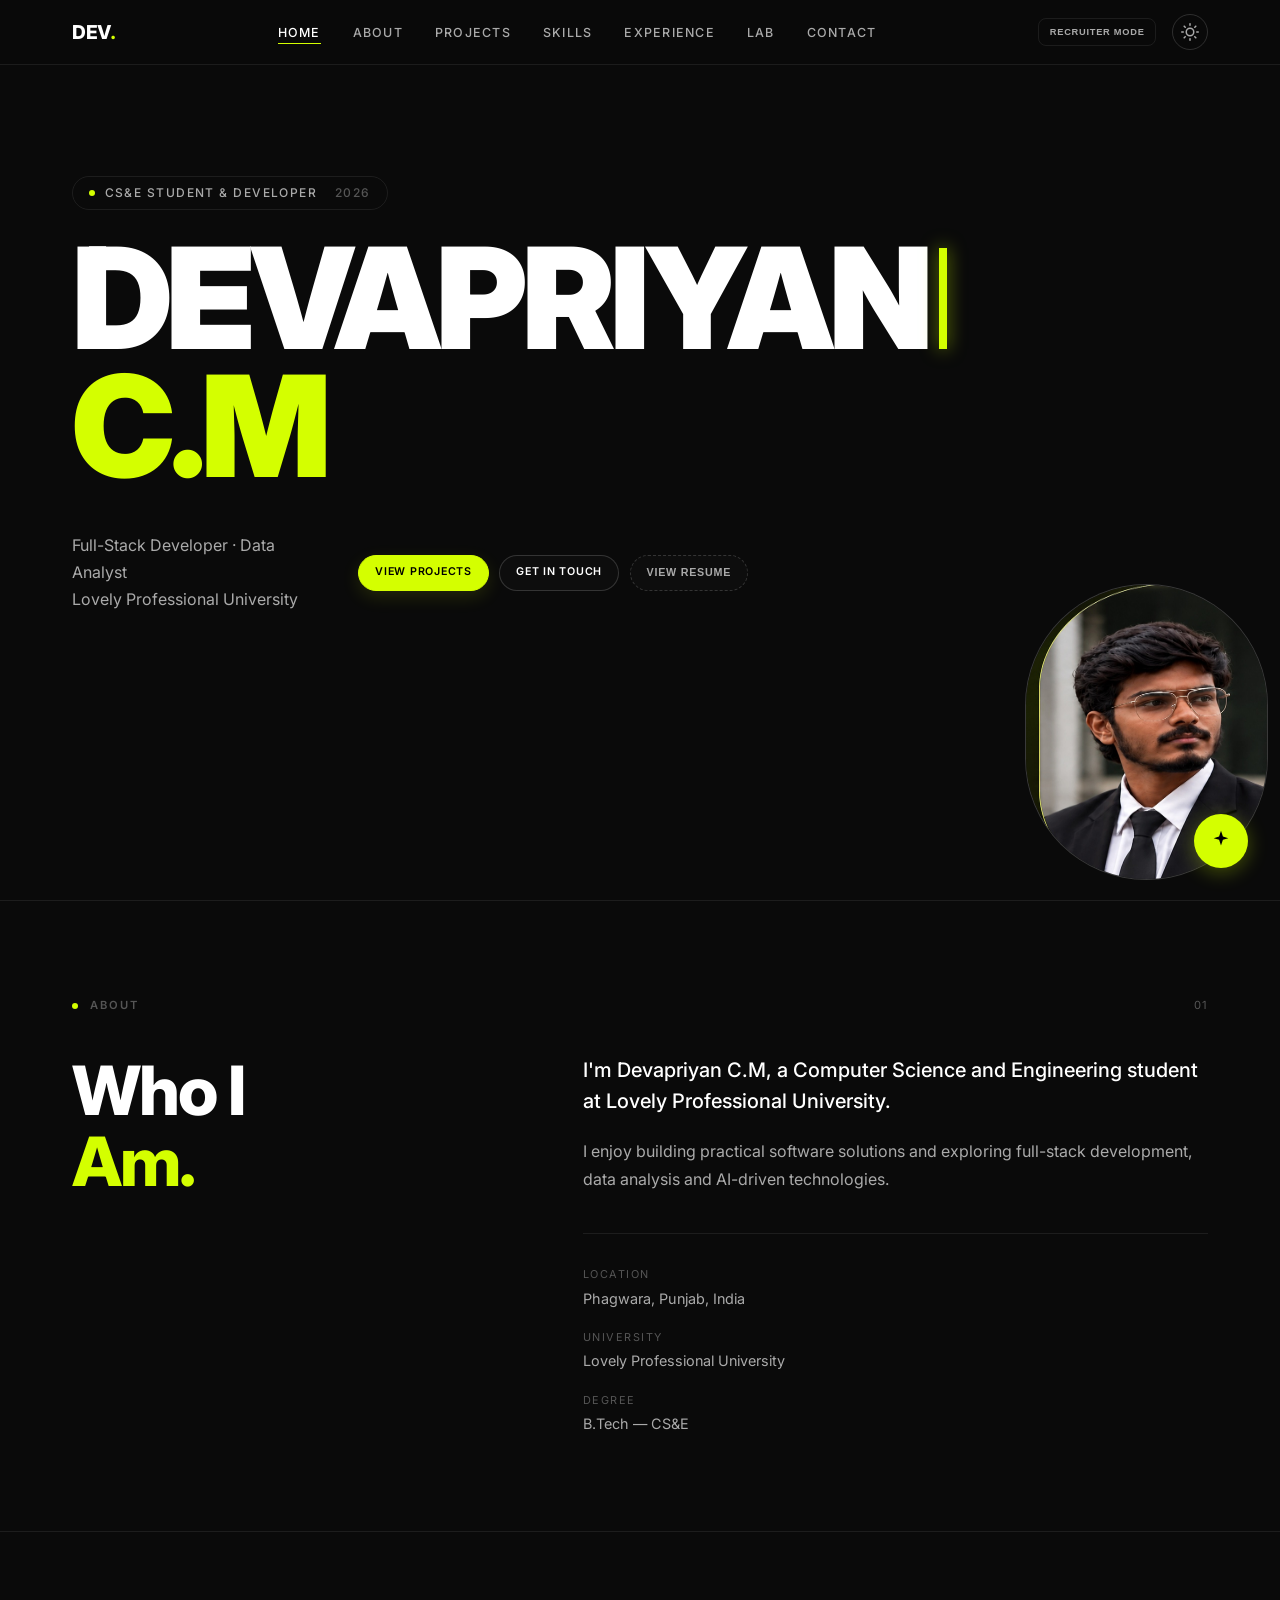
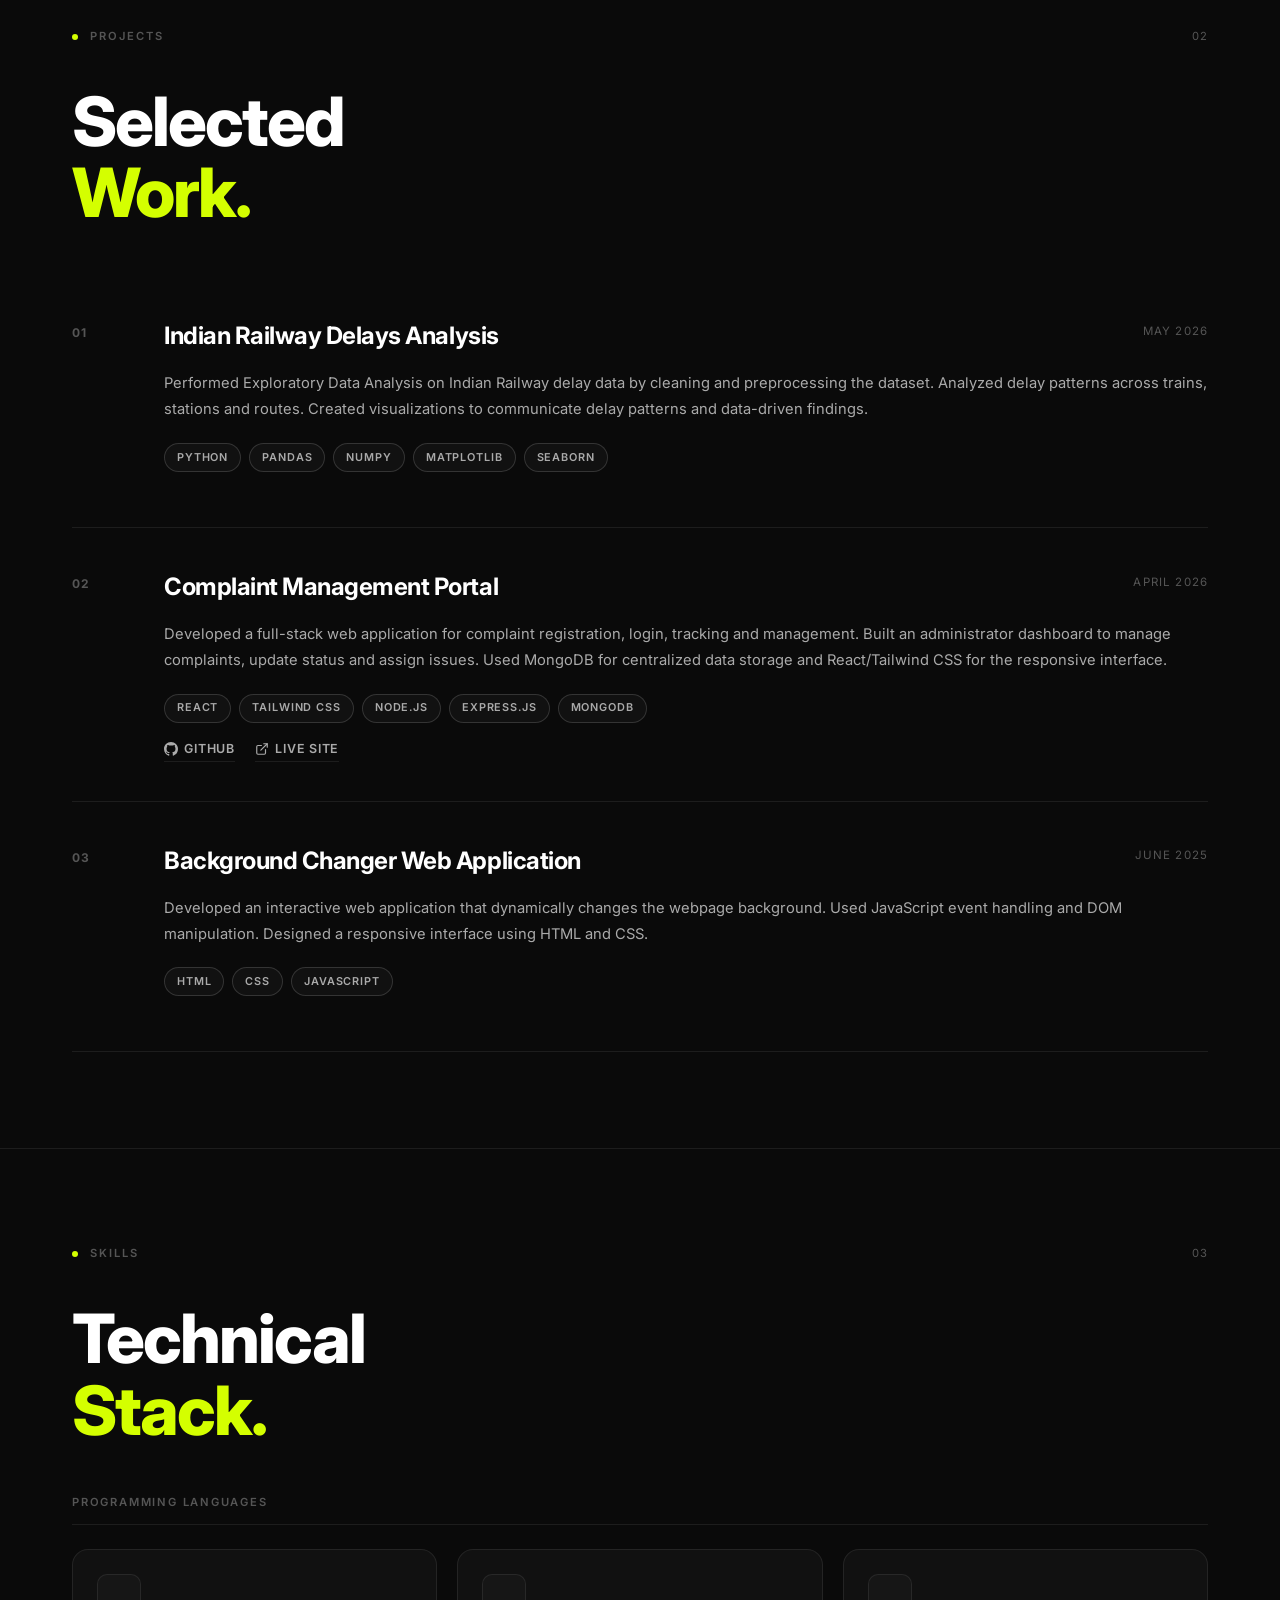
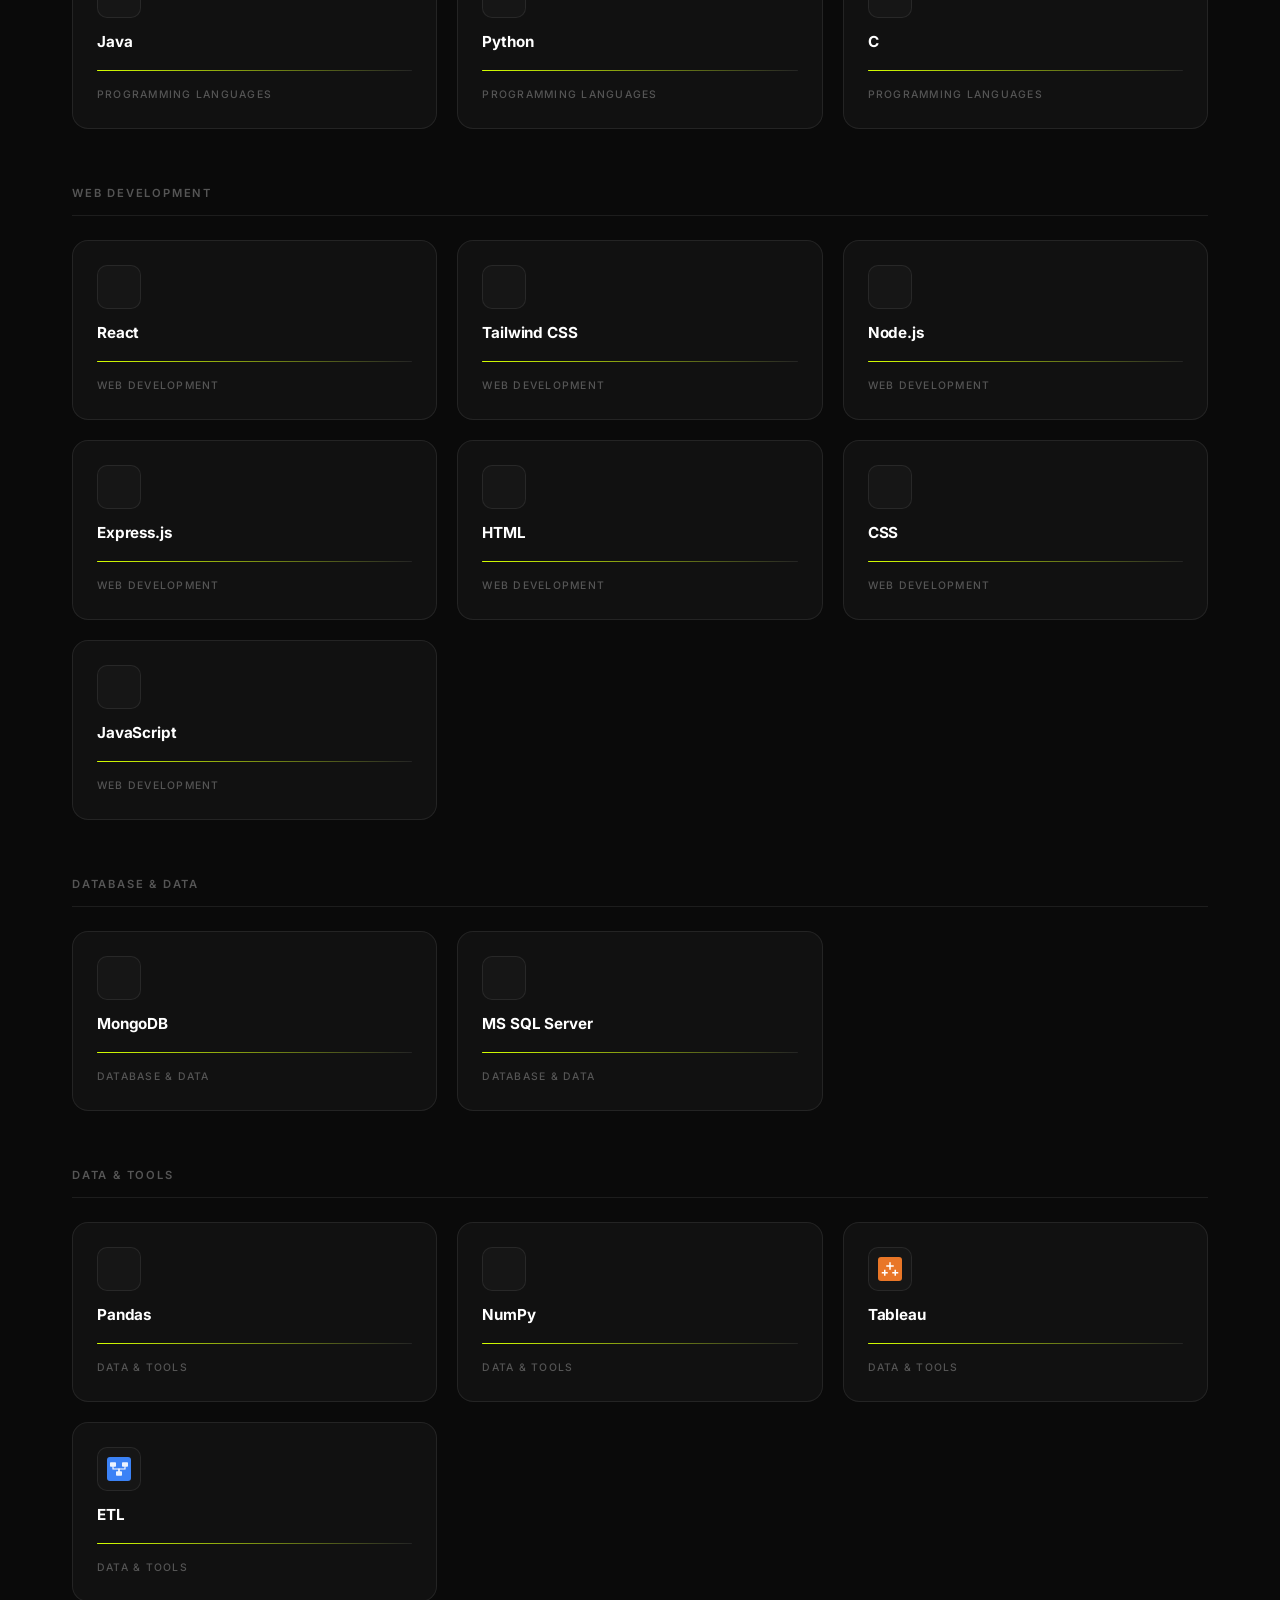
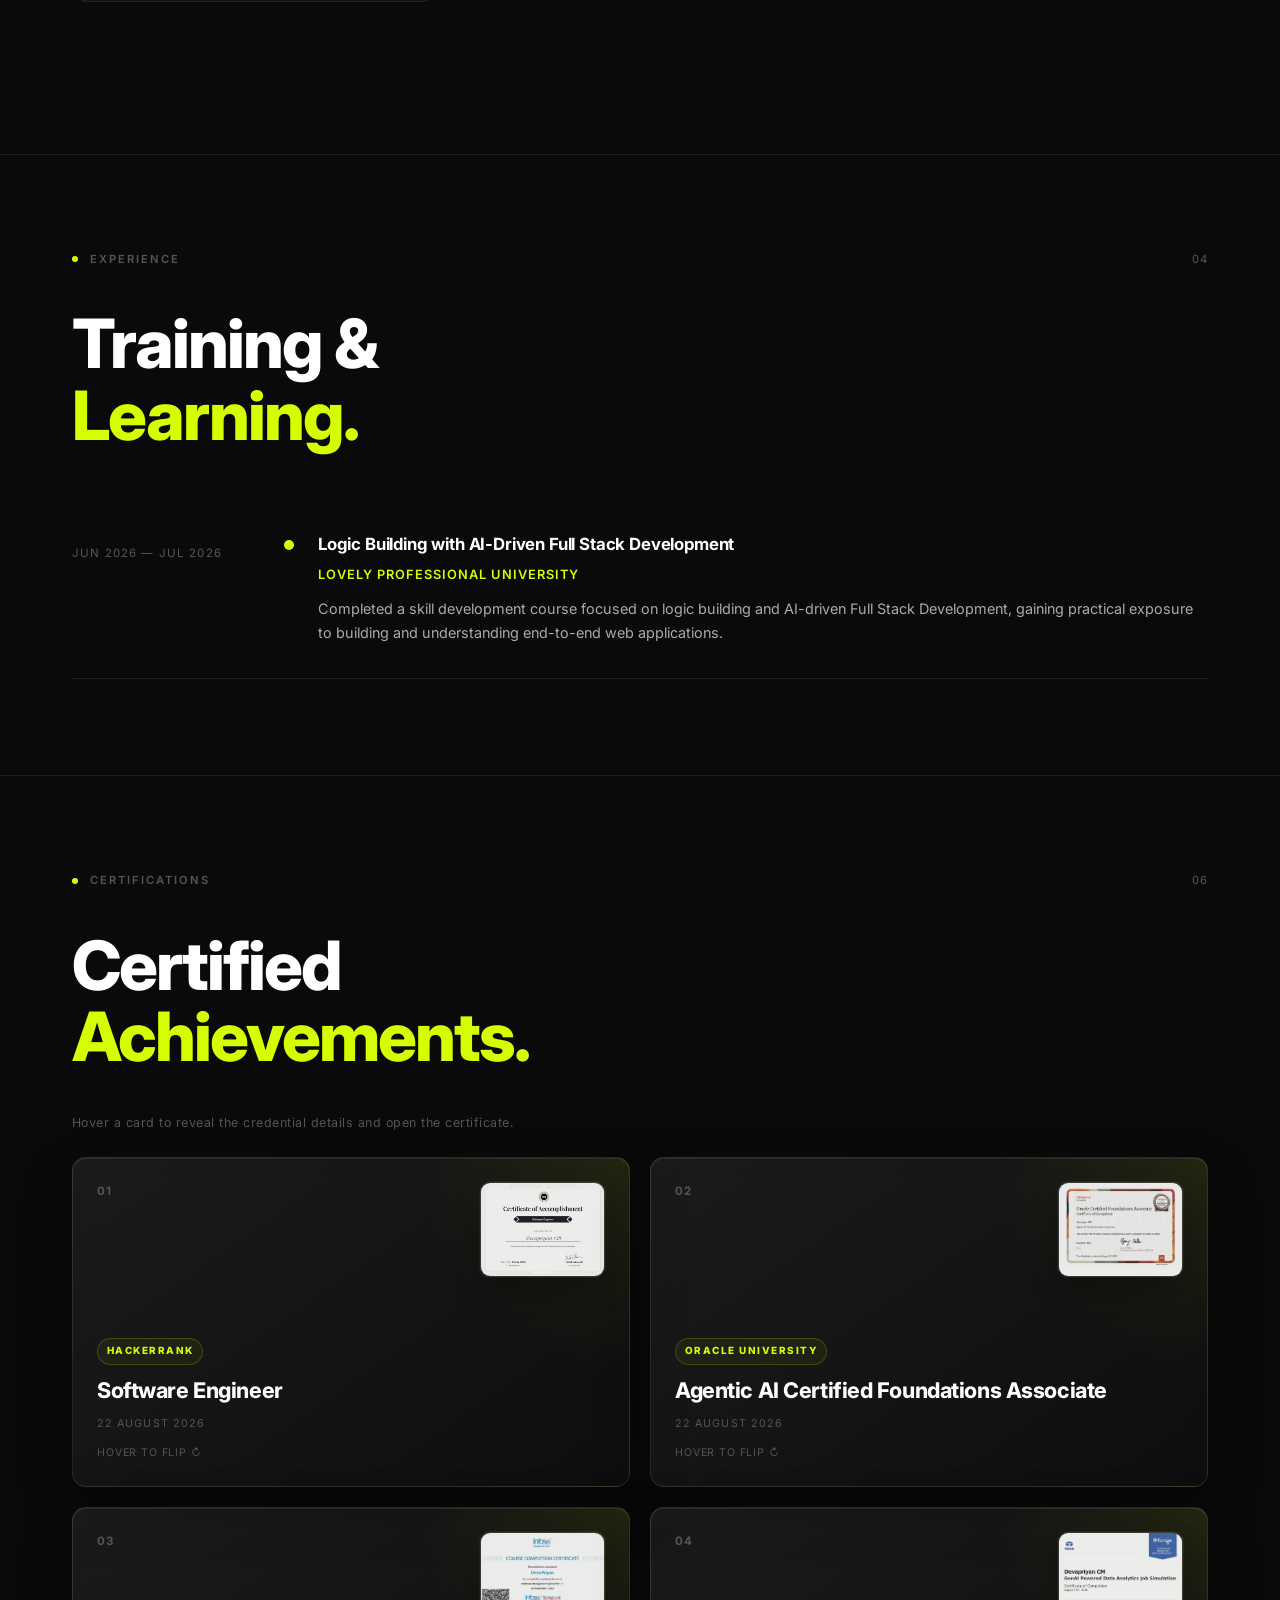
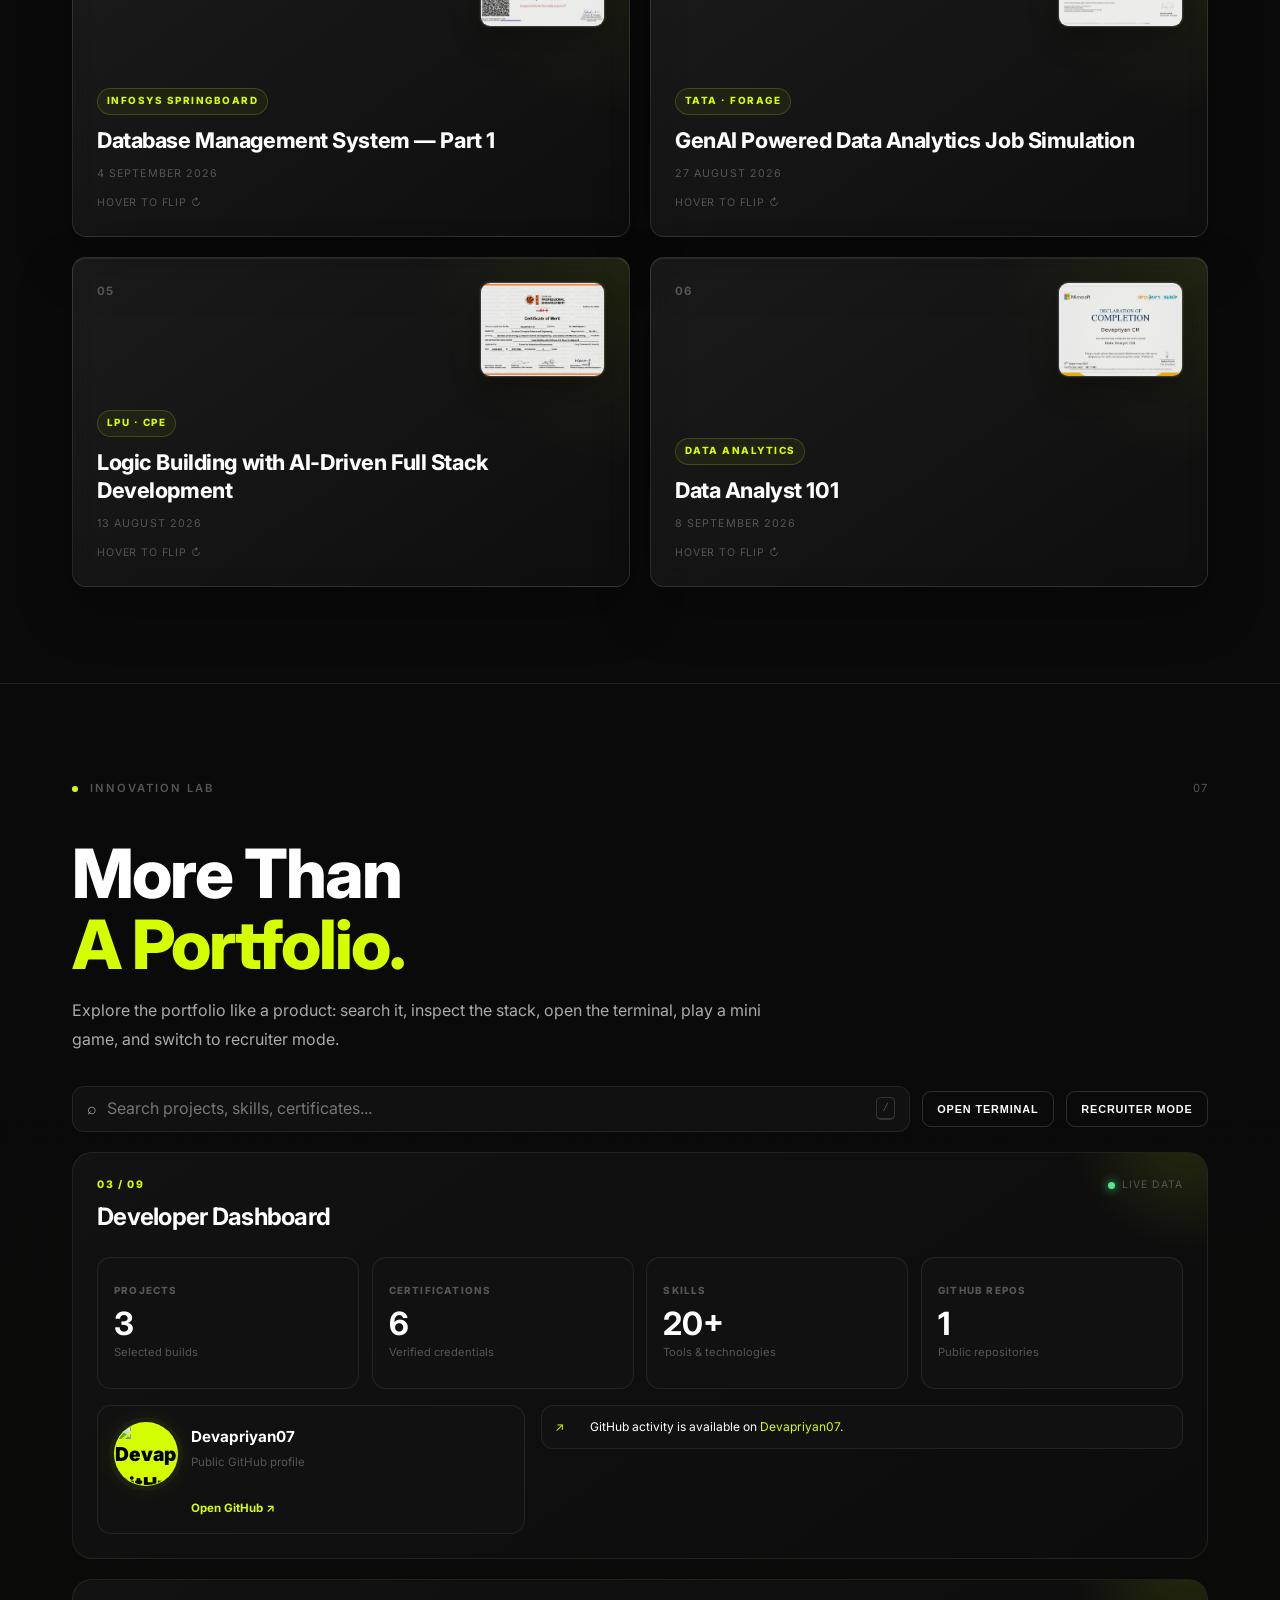
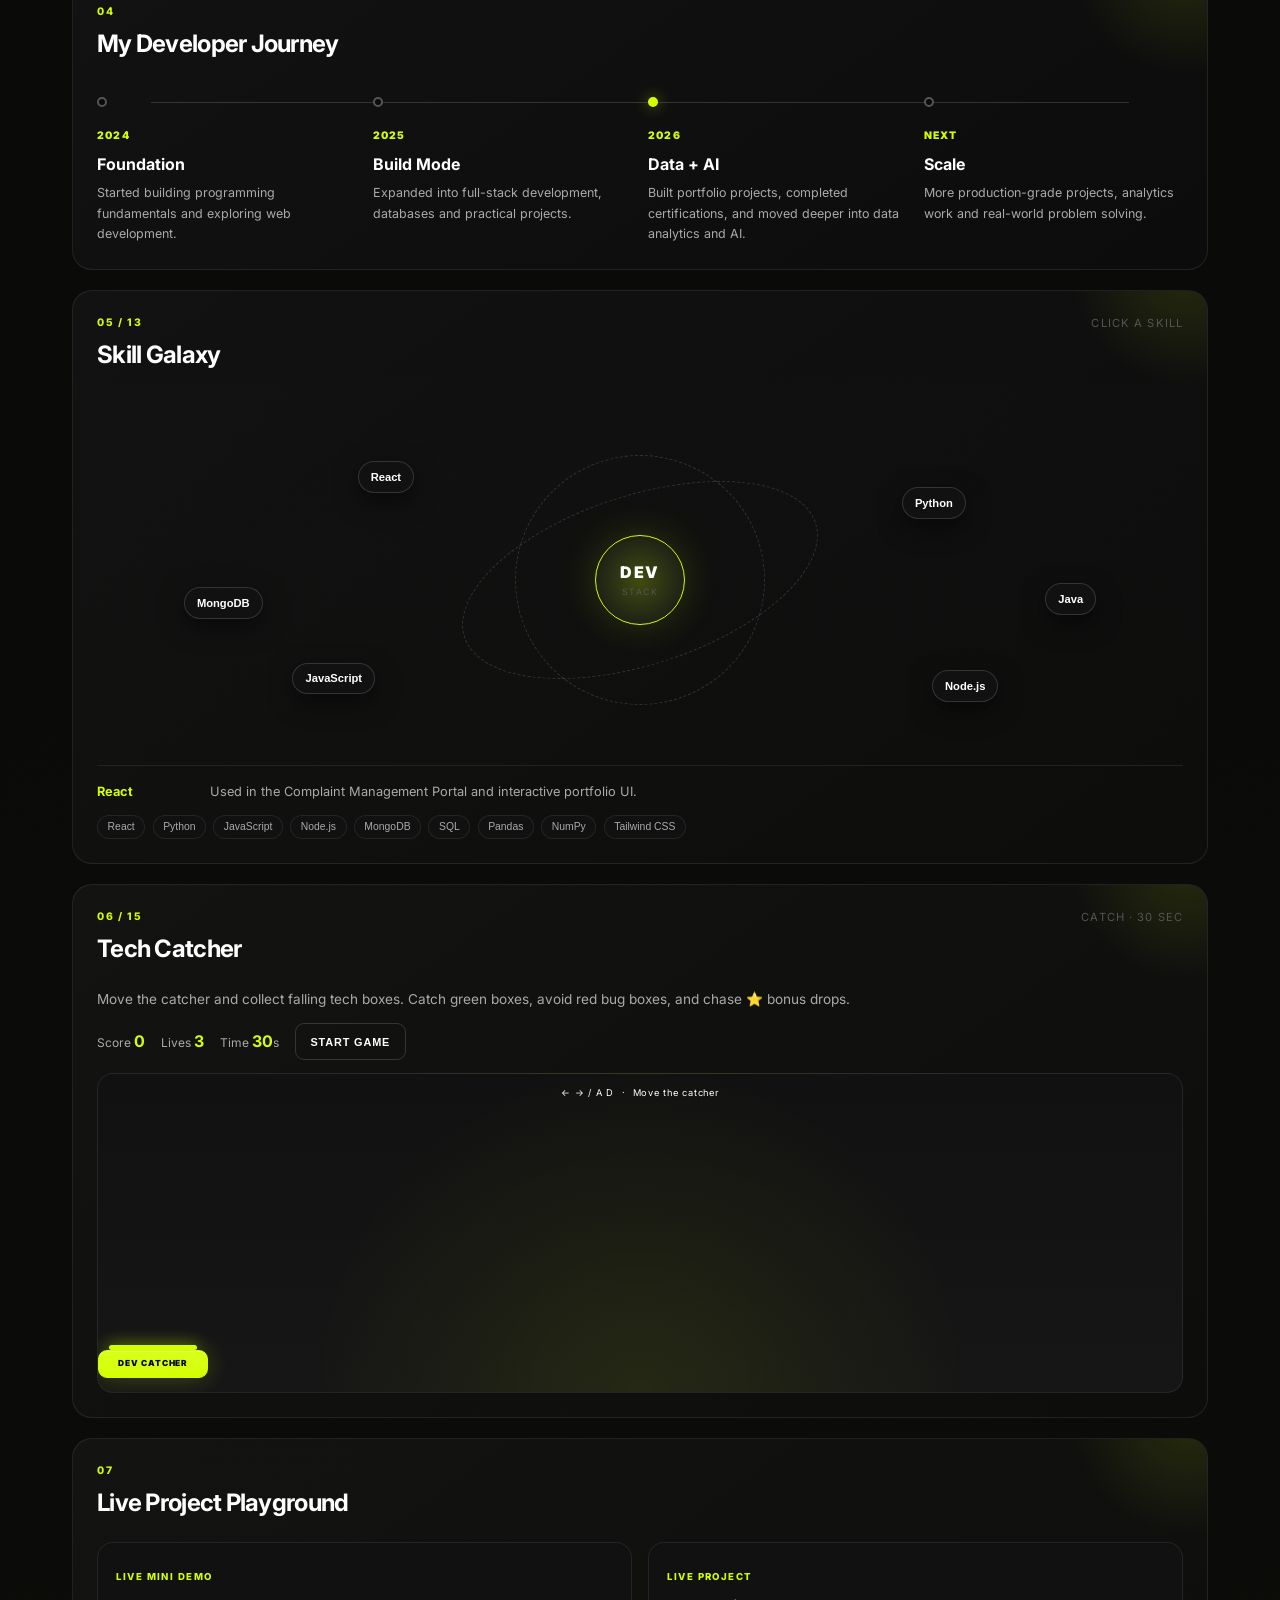
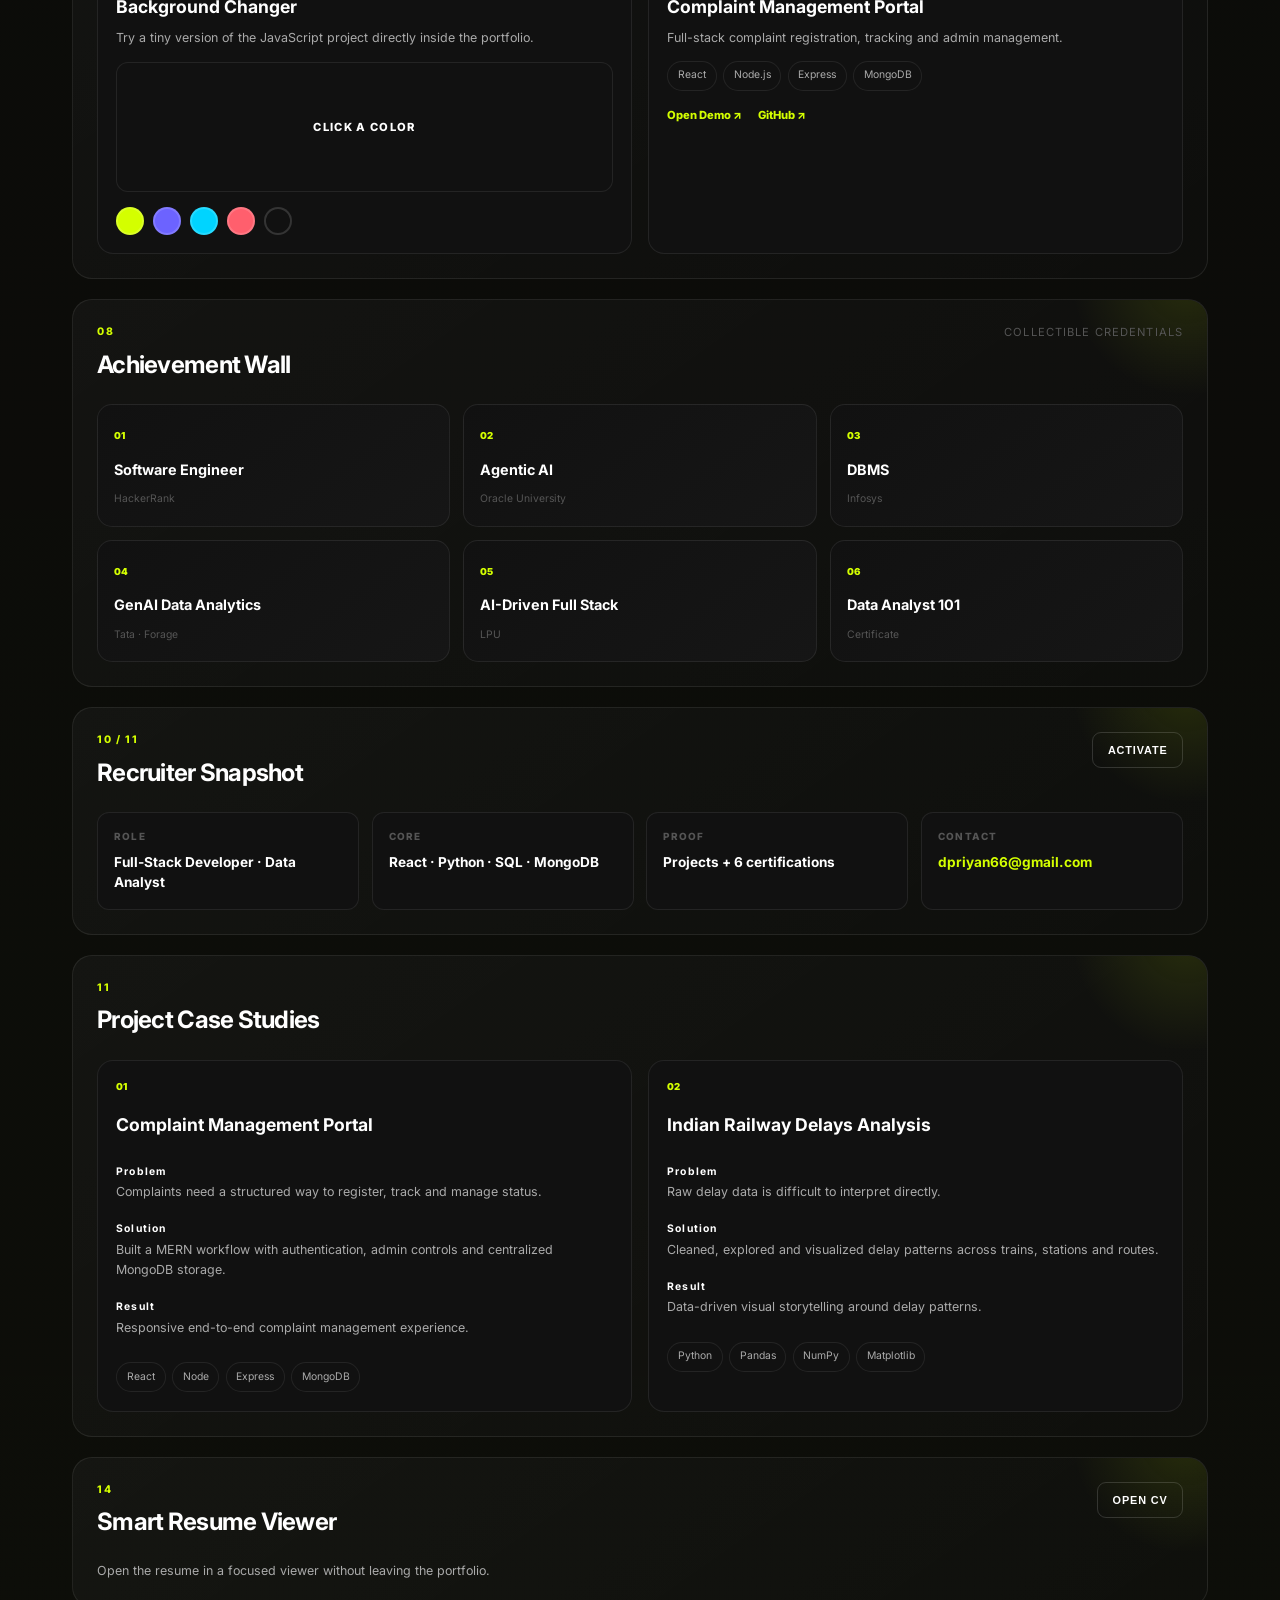
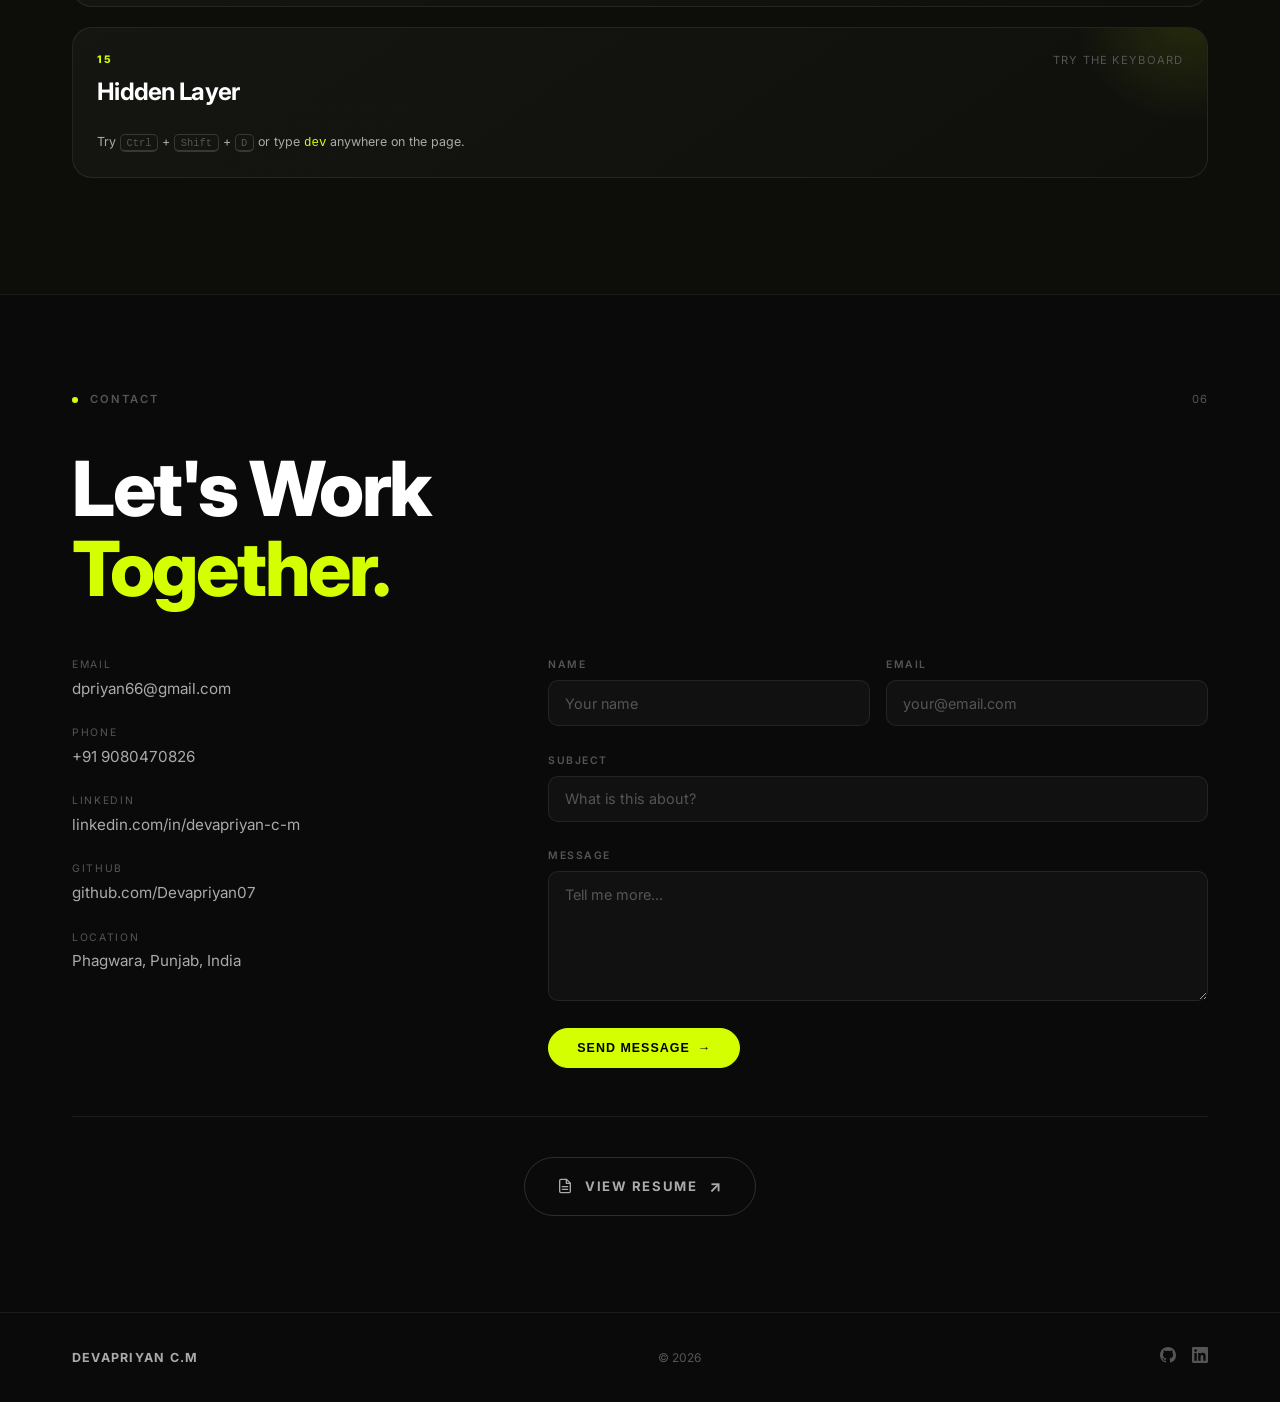
==== commit 6971ad49: "Fix profile photo" ====
--- a/index.html
+++ b/index.html
@@ -69,7 +69,7 @@
       </div>
       <div class="hero-portrait-wrap reveal-load js-parallax-fast" style="--d:0.45s">
         <div class="hero-portrait-frame">
-          <img src="assets/photo.png" alt="Devapriyan C.M" class="hero-portrait-img" onerror="this.parentElement.classList.add('no-photo')" />
+          <img src="assets/photo.jpg" alt="Devapriyan C.M" class="hero-portrait-img" onerror="this.parentElement.classList.add('no-photo')" />
           <div class="hero-portrait-fallback">
             <span>PHOTO<br/>COMING<br/>SOON</span>
           </div>
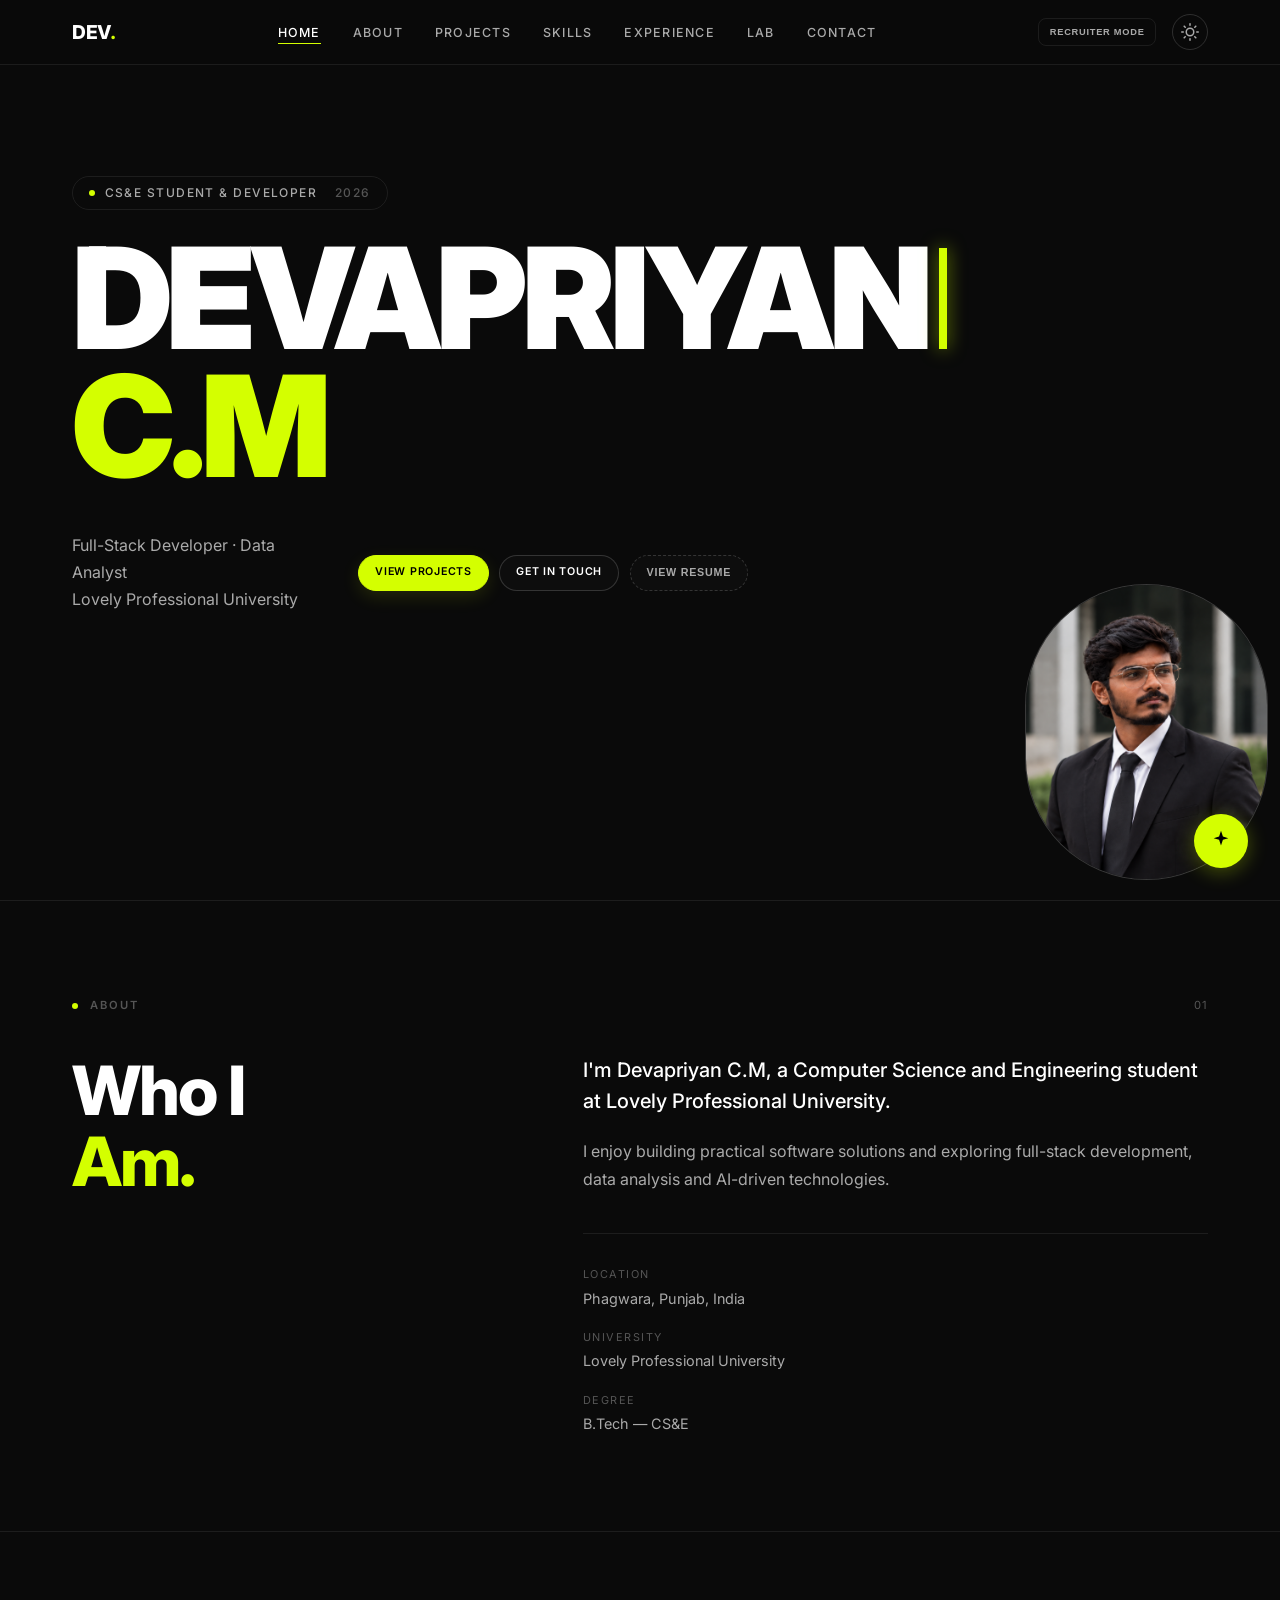
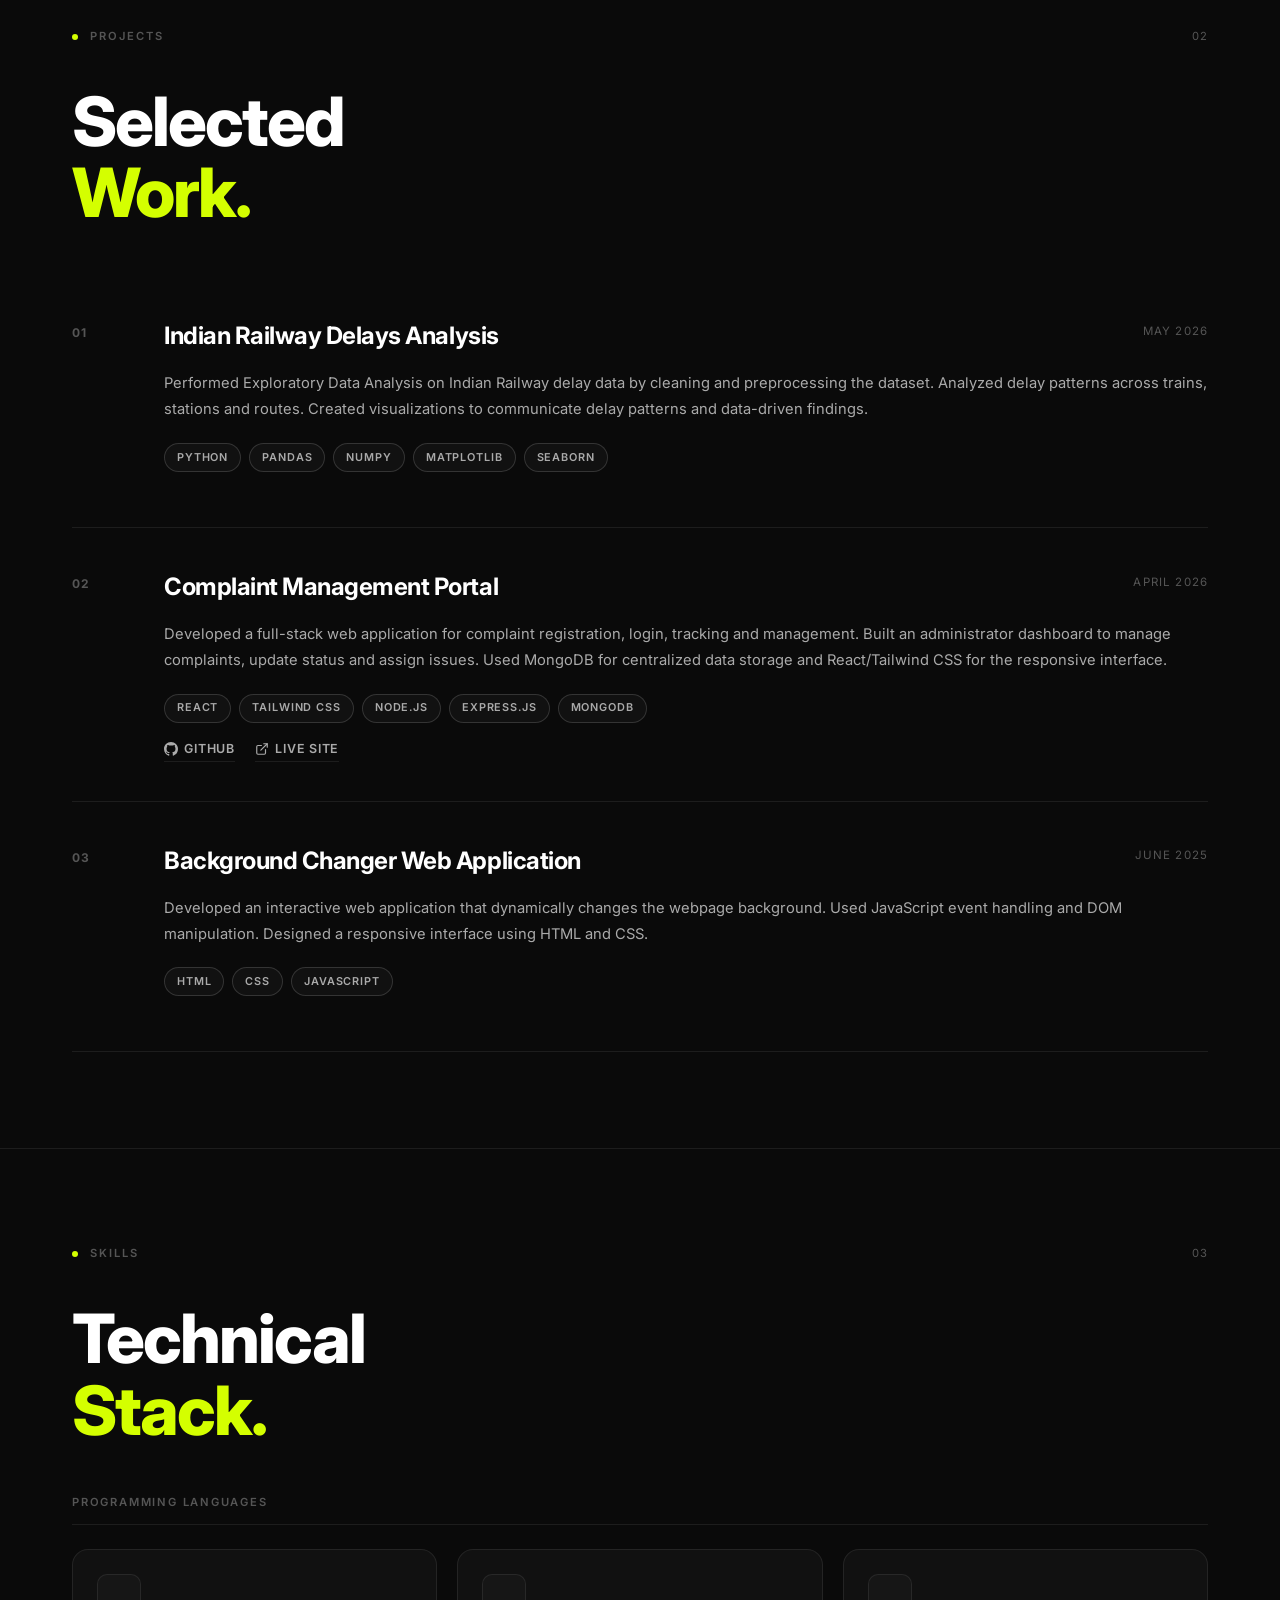
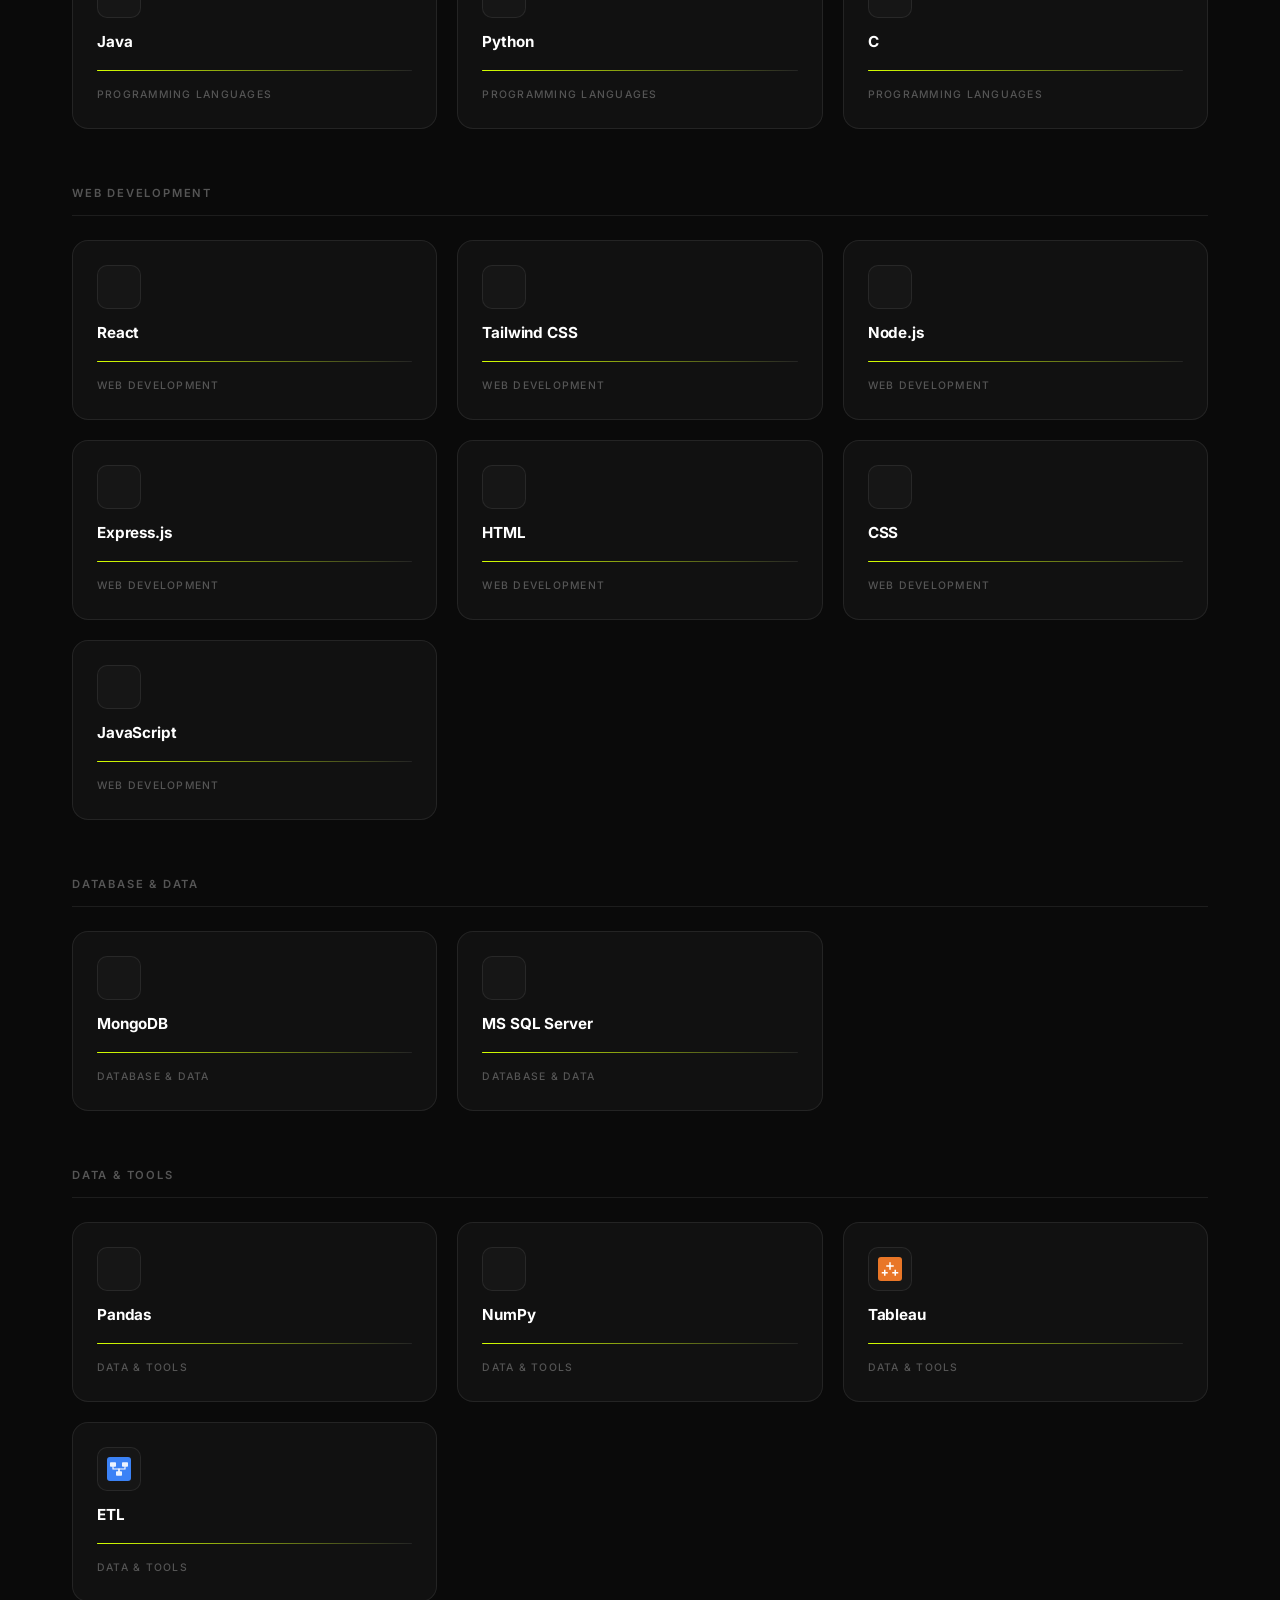
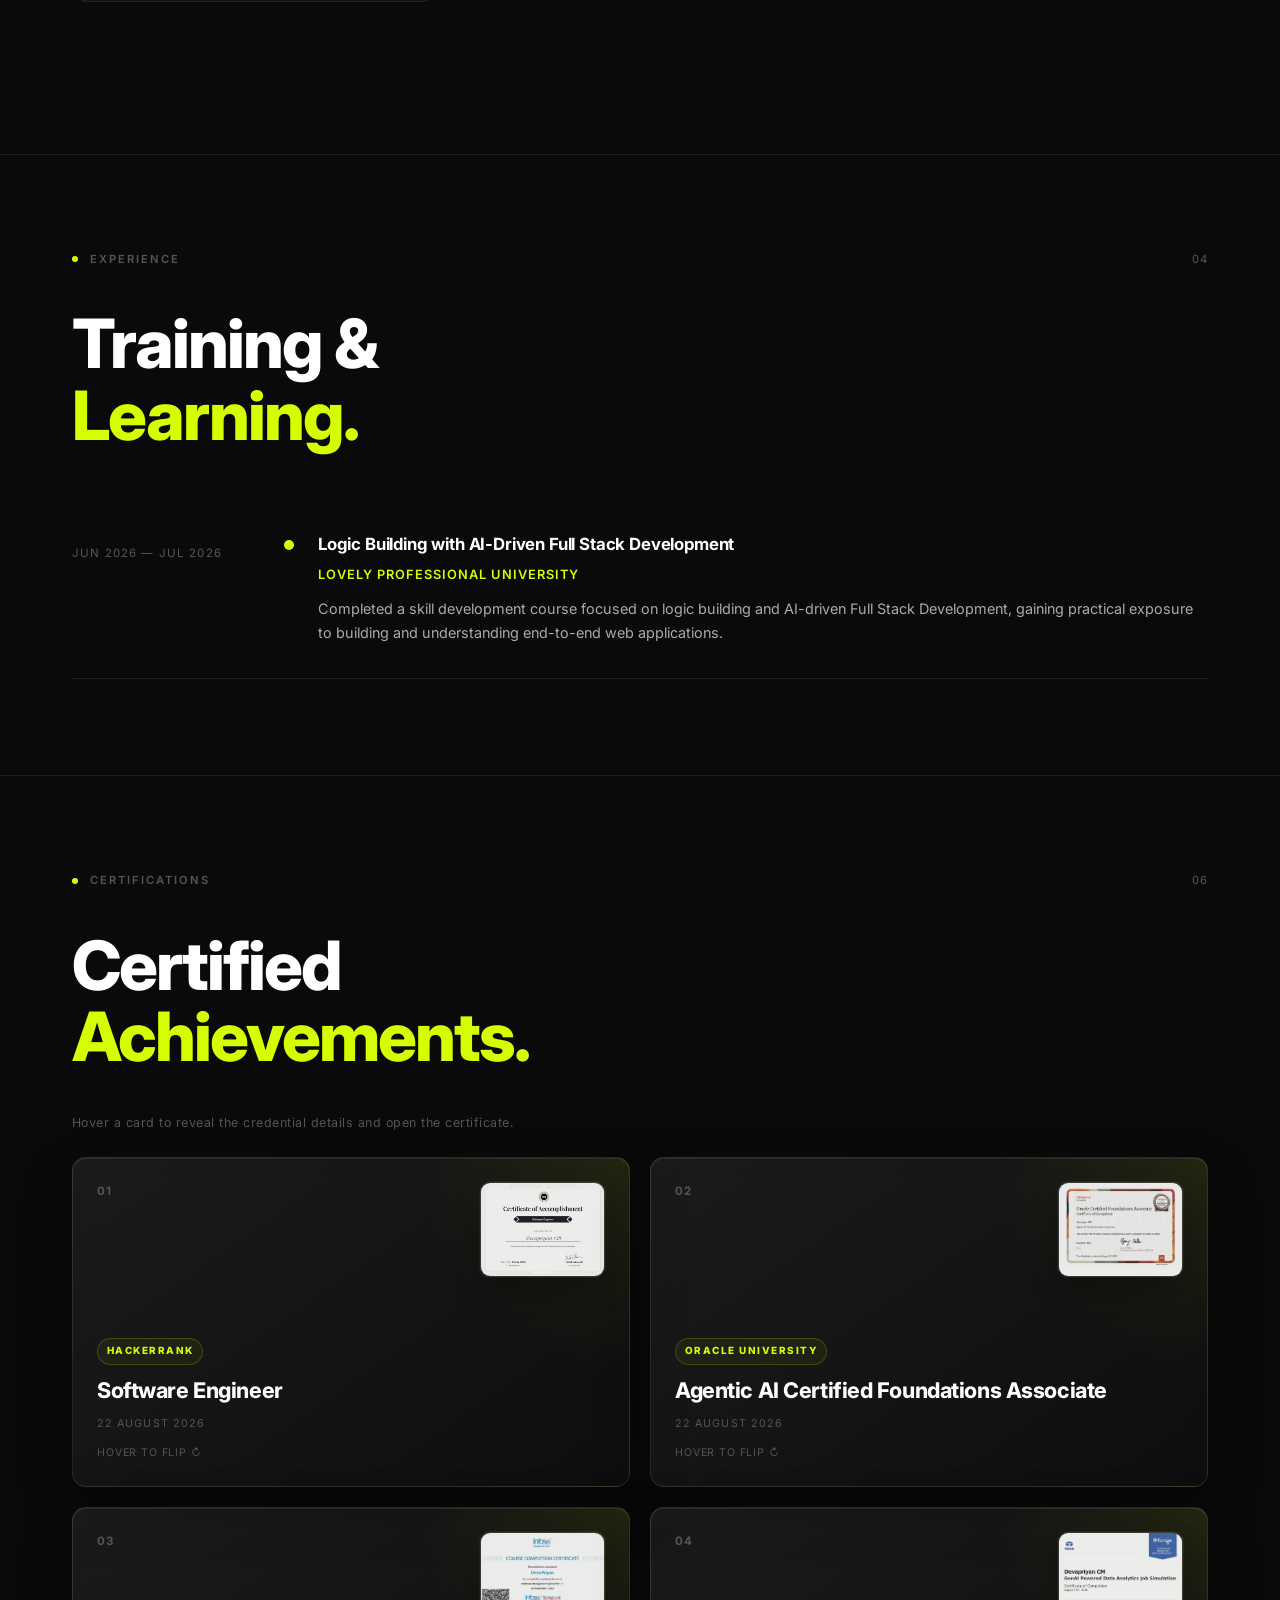
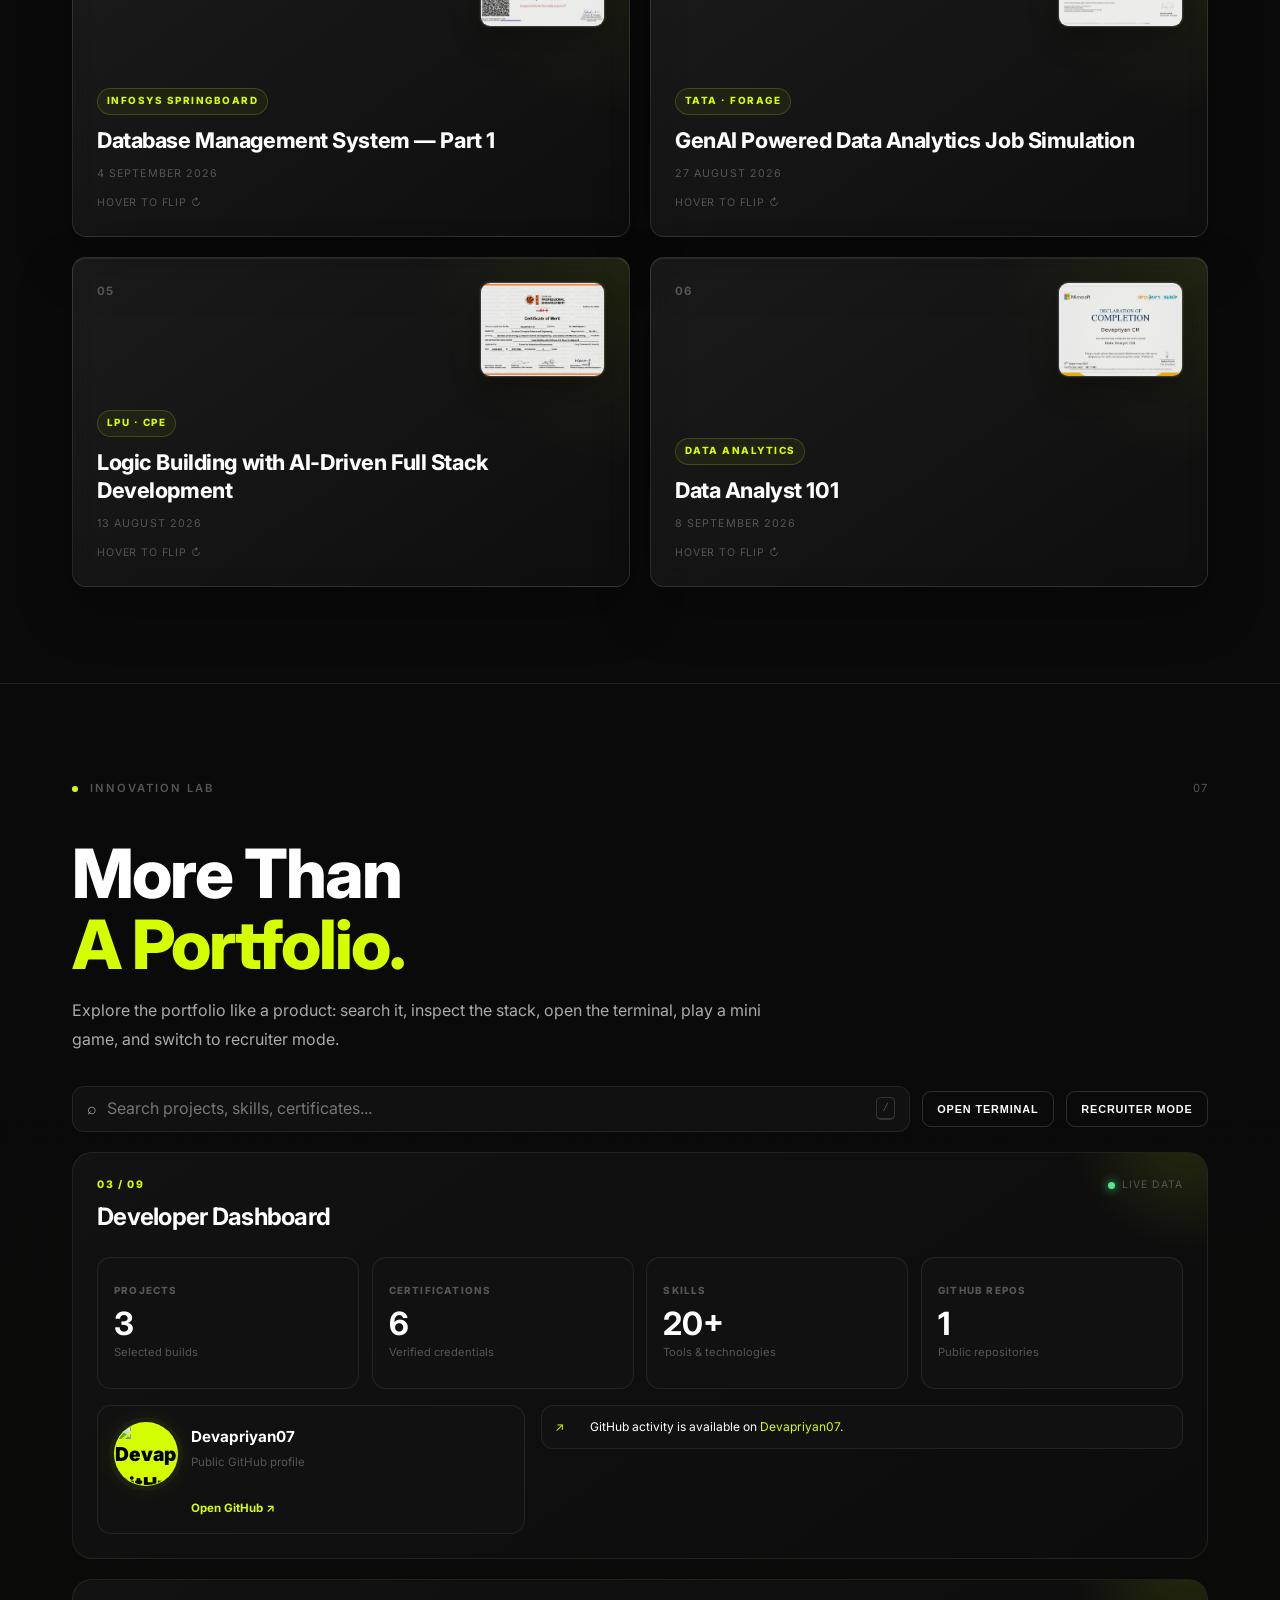
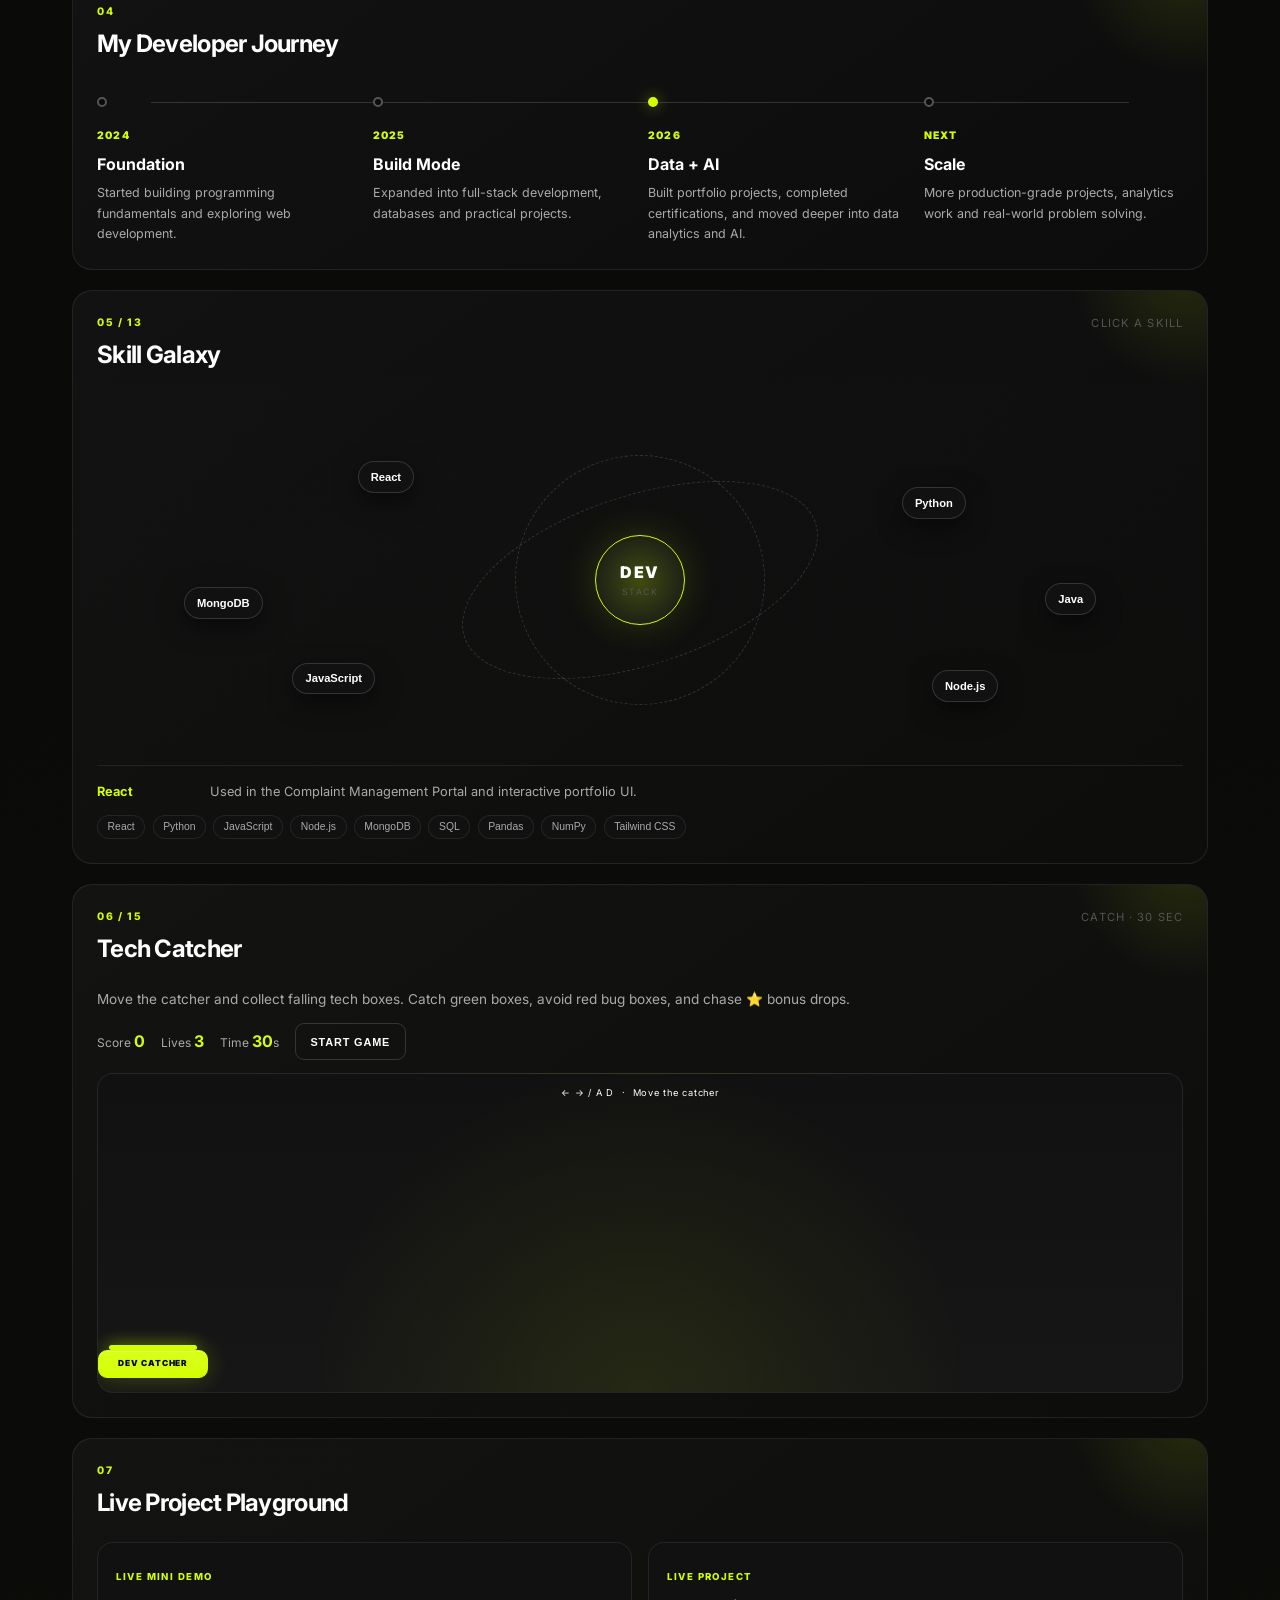
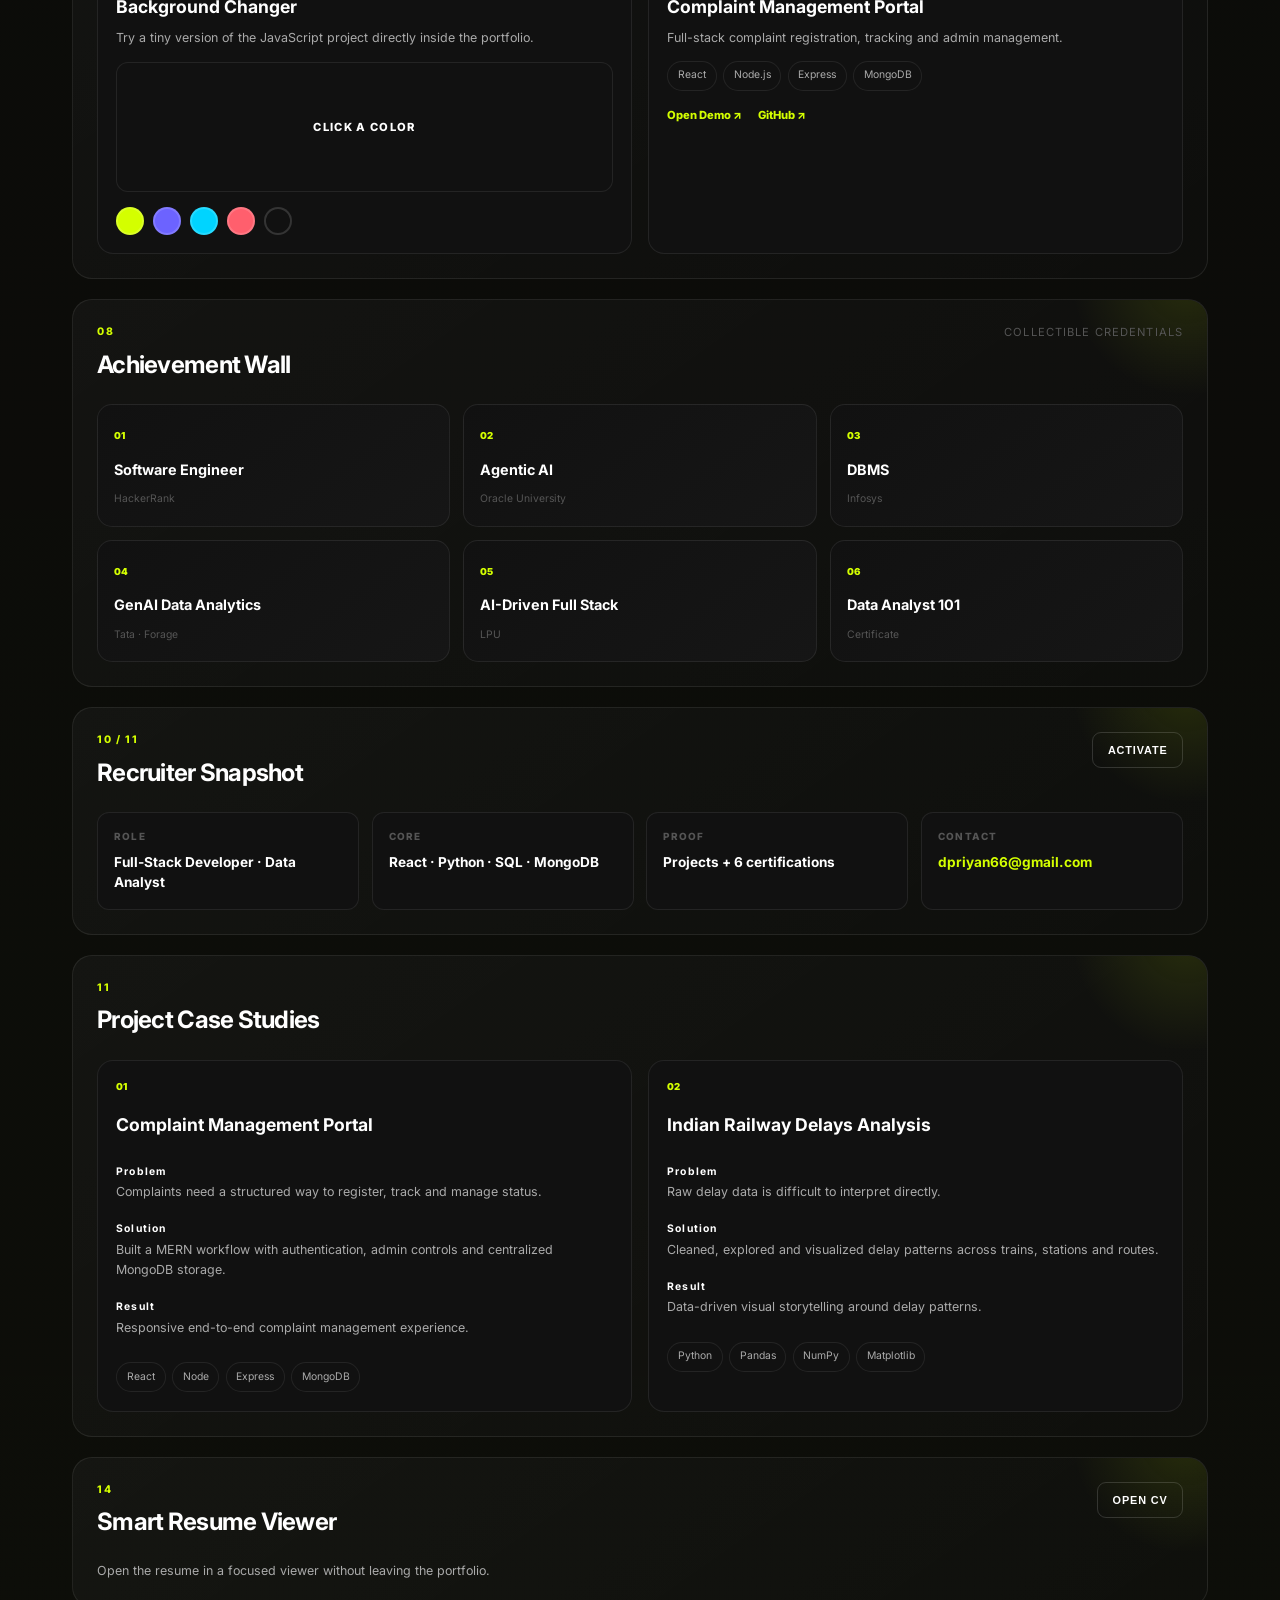
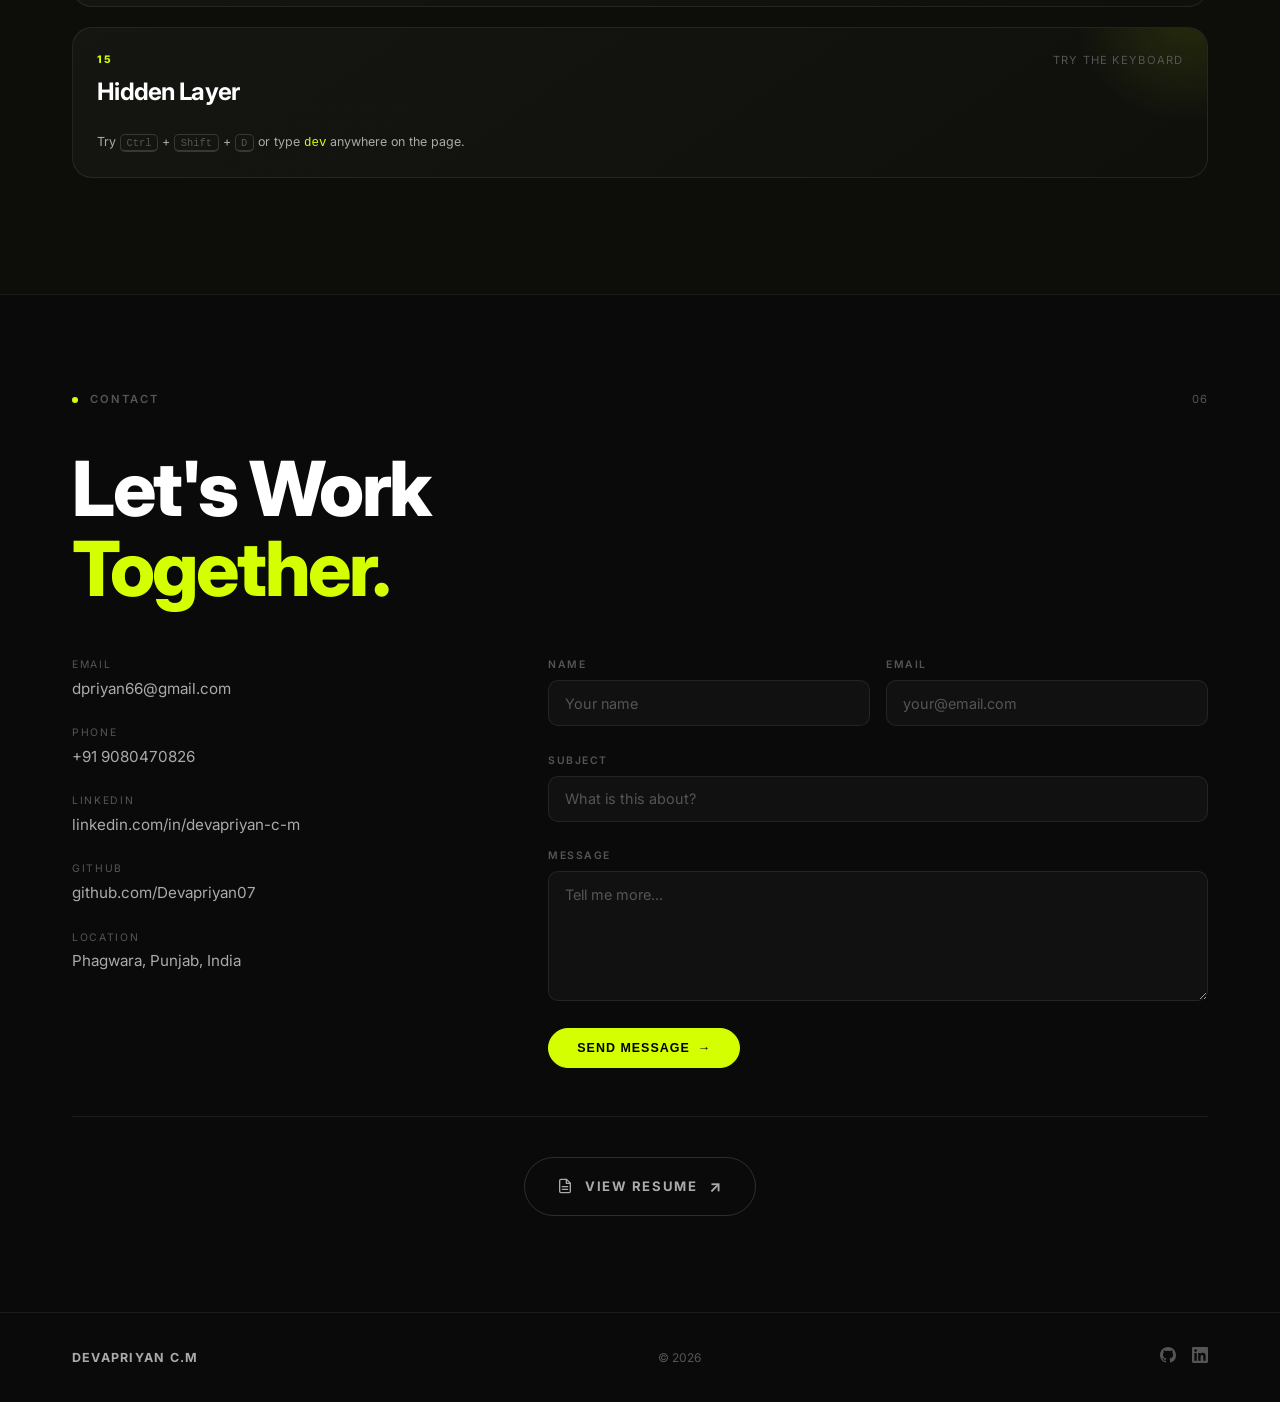
==== commit bcac0fef: "Deploy complete local portfolio folder (new-photo-perfect-alignment)" ====
--- a/index.html
+++ b/index.html
@@ -69,7 +69,7 @@
       </div>
       <div class="hero-portrait-wrap reveal-load js-parallax-fast" style="--d:0.45s">
         <div class="hero-portrait-frame">
-          <img src="assets/photo.jpg" alt="Devapriyan C.M" class="hero-portrait-img" onerror="this.parentElement.classList.add('no-photo')" />
+          <img src="assets/photo.png" alt="Devapriyan C.M" class="hero-portrait-img" onerror="this.parentElement.classList.add('no-photo')" />
           <div class="hero-portrait-fallback">
             <span>PHOTO<br/>COMING<br/>SOON</span>
           </div>
--- a/style.css
+++ b/style.css
@@ -1,4 +1,4 @@
-﻿/* ═══════════════════════════════════════════════════════
+/* ═══════════════════════════════════════════════════════
    DEVAPRIYAN C.M — VILLO-STYLE PORTFOLIO
    style.css
 ═══════════════════════════════════════════════════════ */
@@ -655,8 +655,8 @@
 @media (max-width: 600px) {
   .hero-inner { padding: 3rem 1.25rem 5rem; }
   .hero-name { font-size: clamp(48px, 13vw, 80px); }
-  .hero-portrait-wrap { position: relative; top: auto; right: auto; transform: none; width: 70%; margin: 0 auto 2rem; animation: none; }
-  .hero-portrait-frame { animation: none; border-radius: 120px; }
+  .hero-portrait-wrap { position: relative; top: auto; right: auto; transform: none; width: 70%; margin: 0 auto 2rem; animation: none; opacity: 1; }
+  .hero-portrait-frame { animation: none; border-radius: 0; }
   .hero-bottom { flex-direction: column; align-items: flex-start; }
   .hero-cta-row { margin-right: 0; }
   .hero-scroll { left: .25rem; bottom: 1.25rem; }
